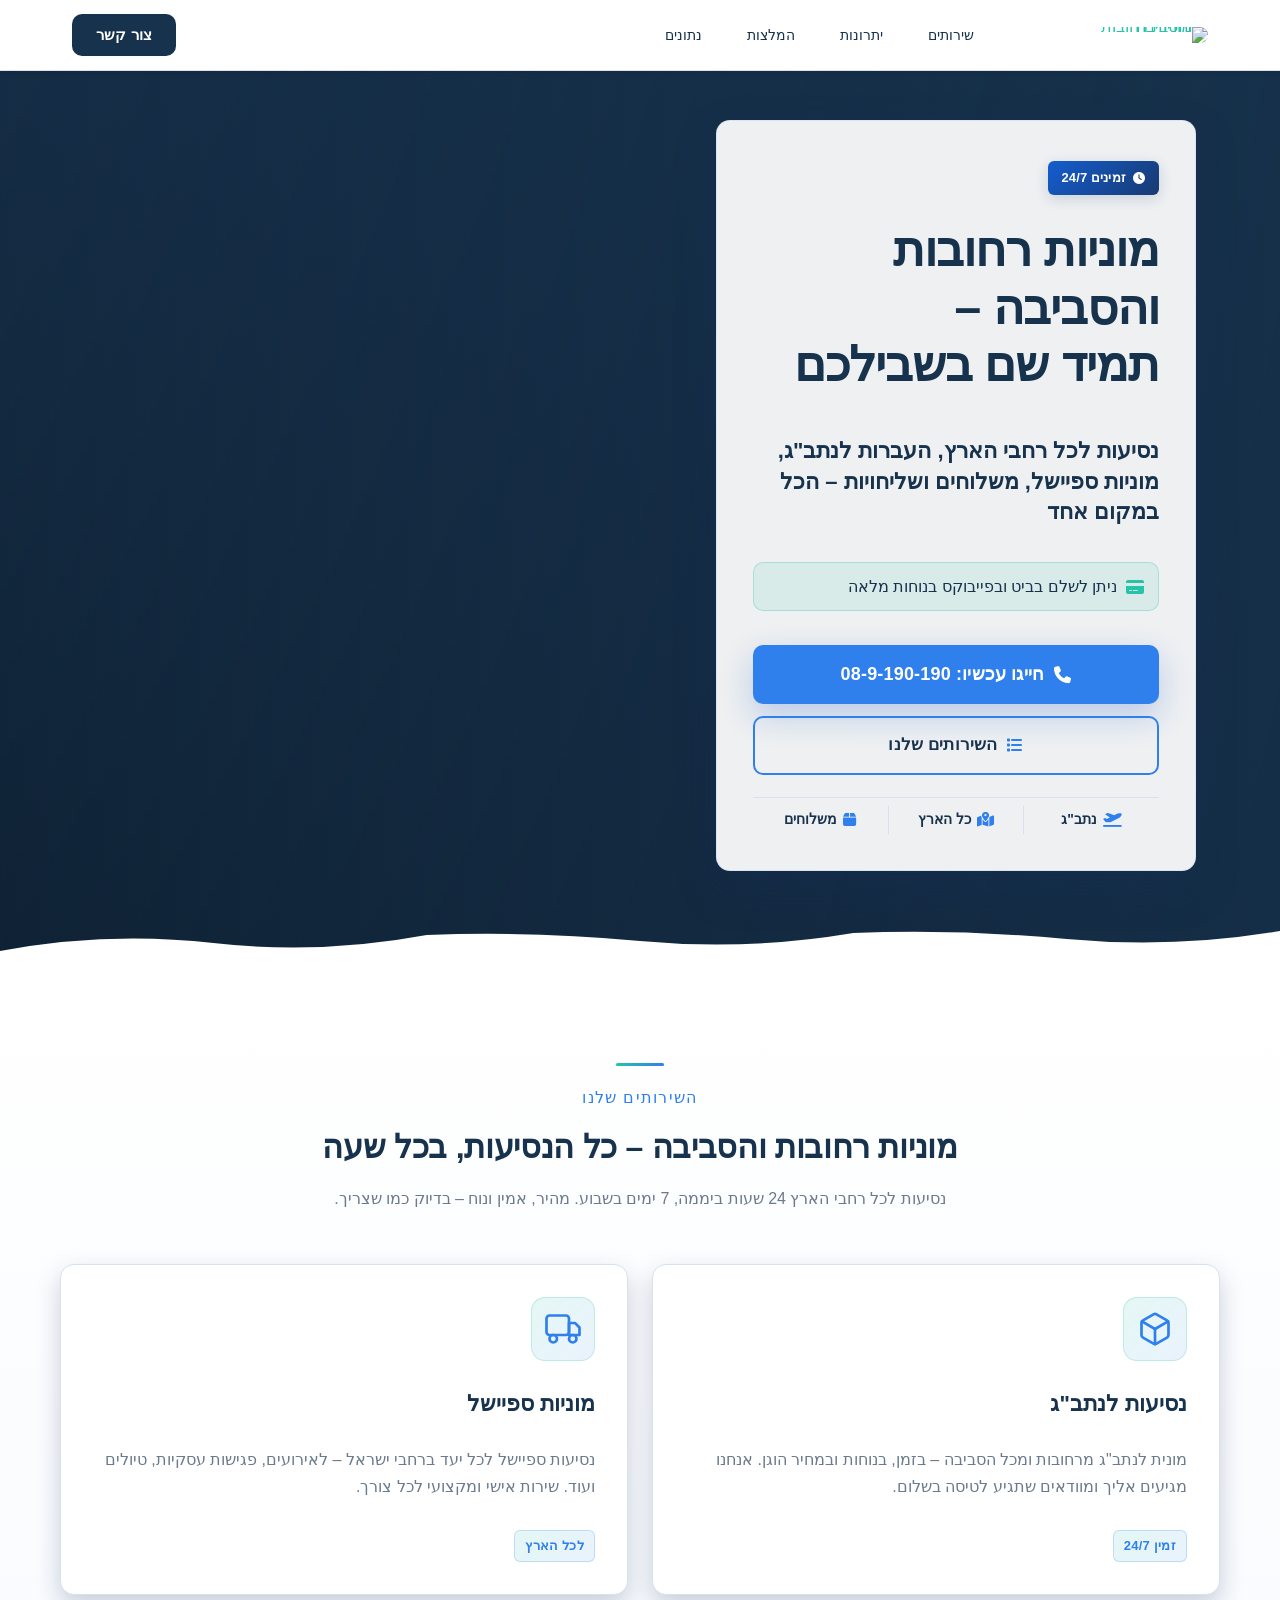
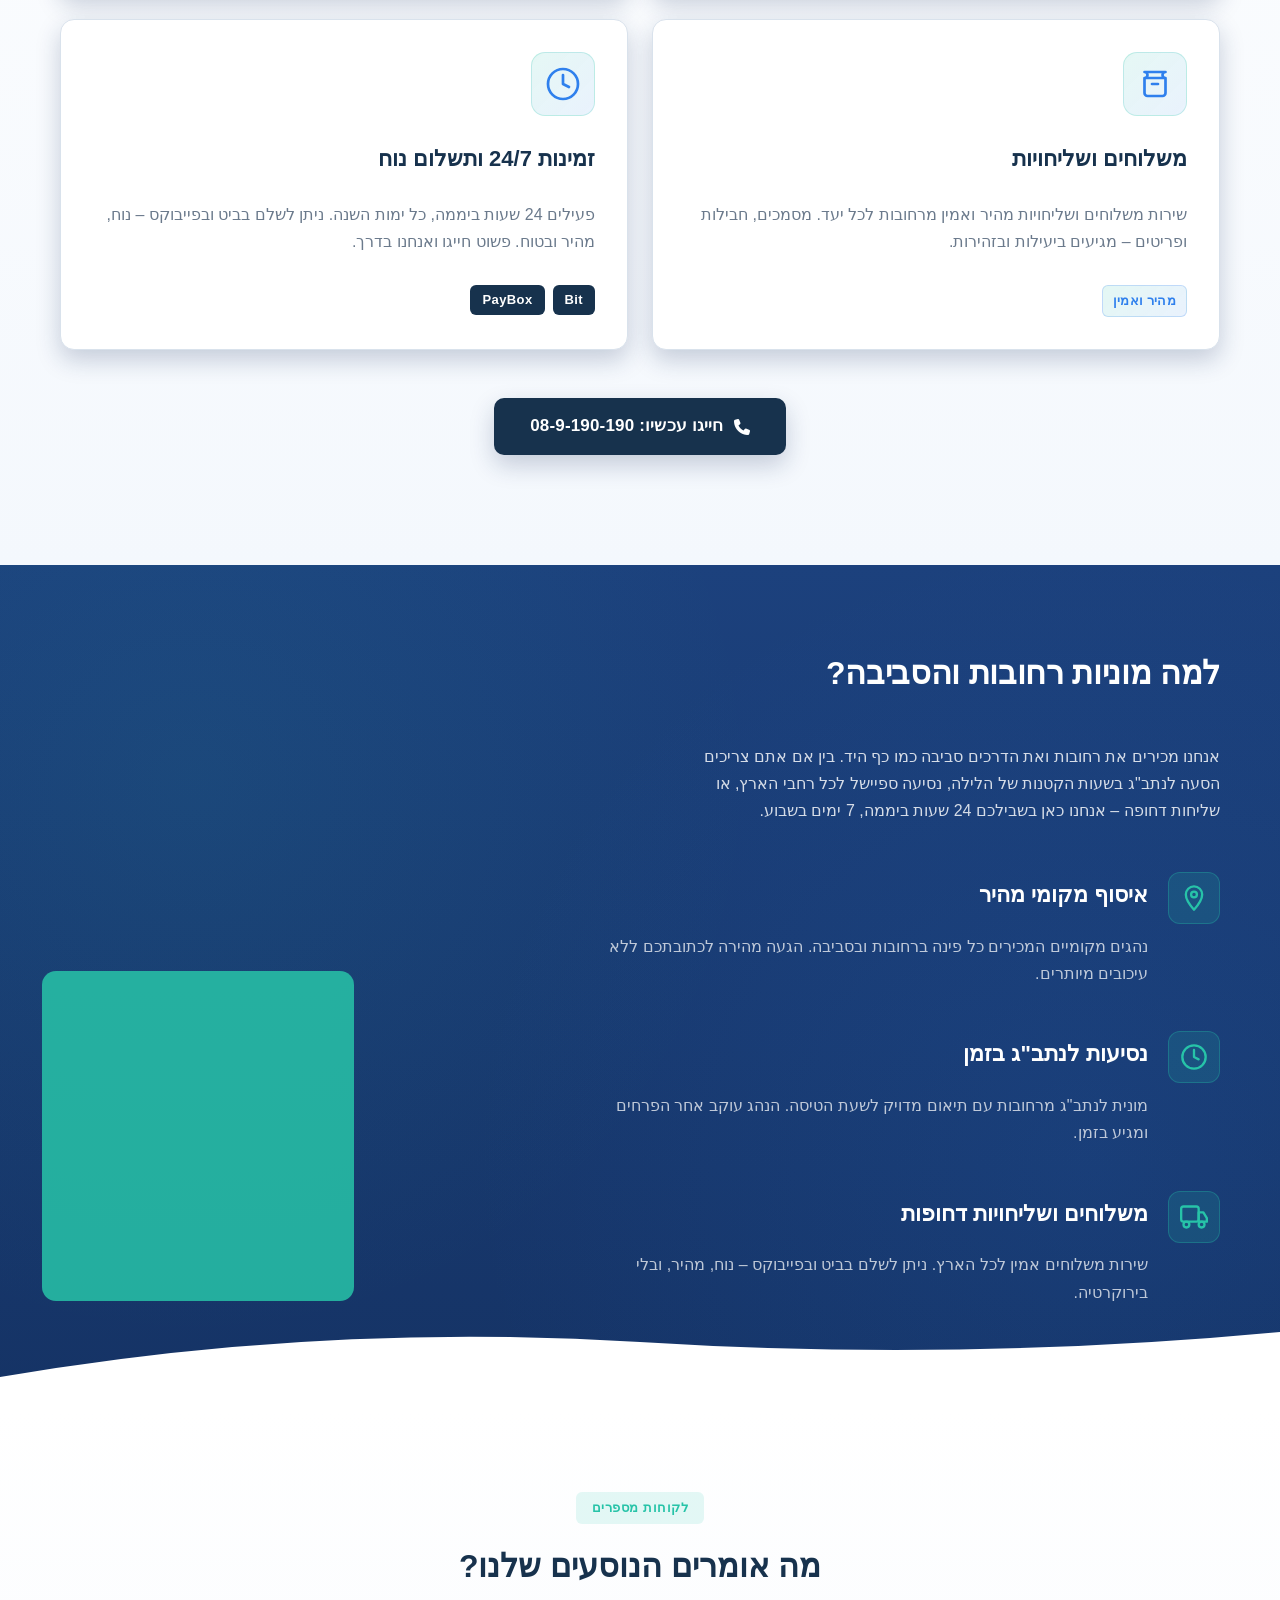
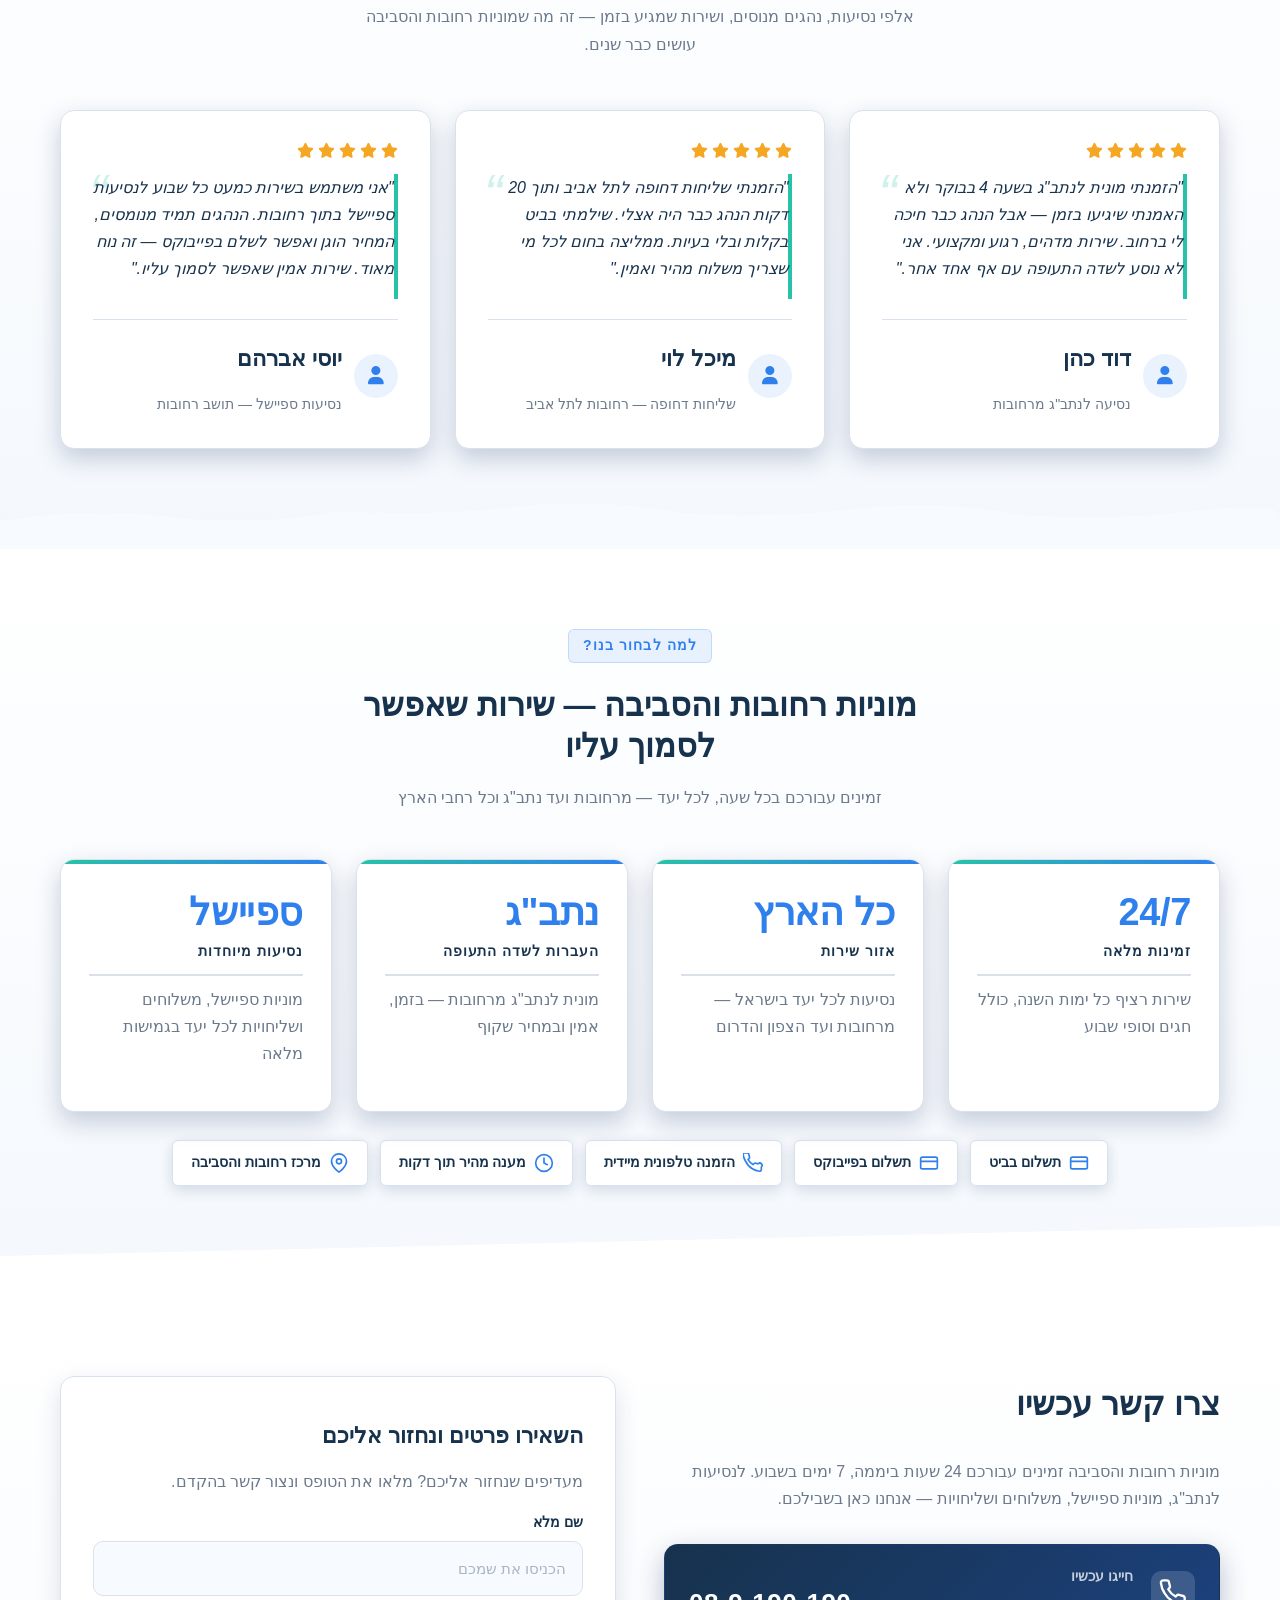
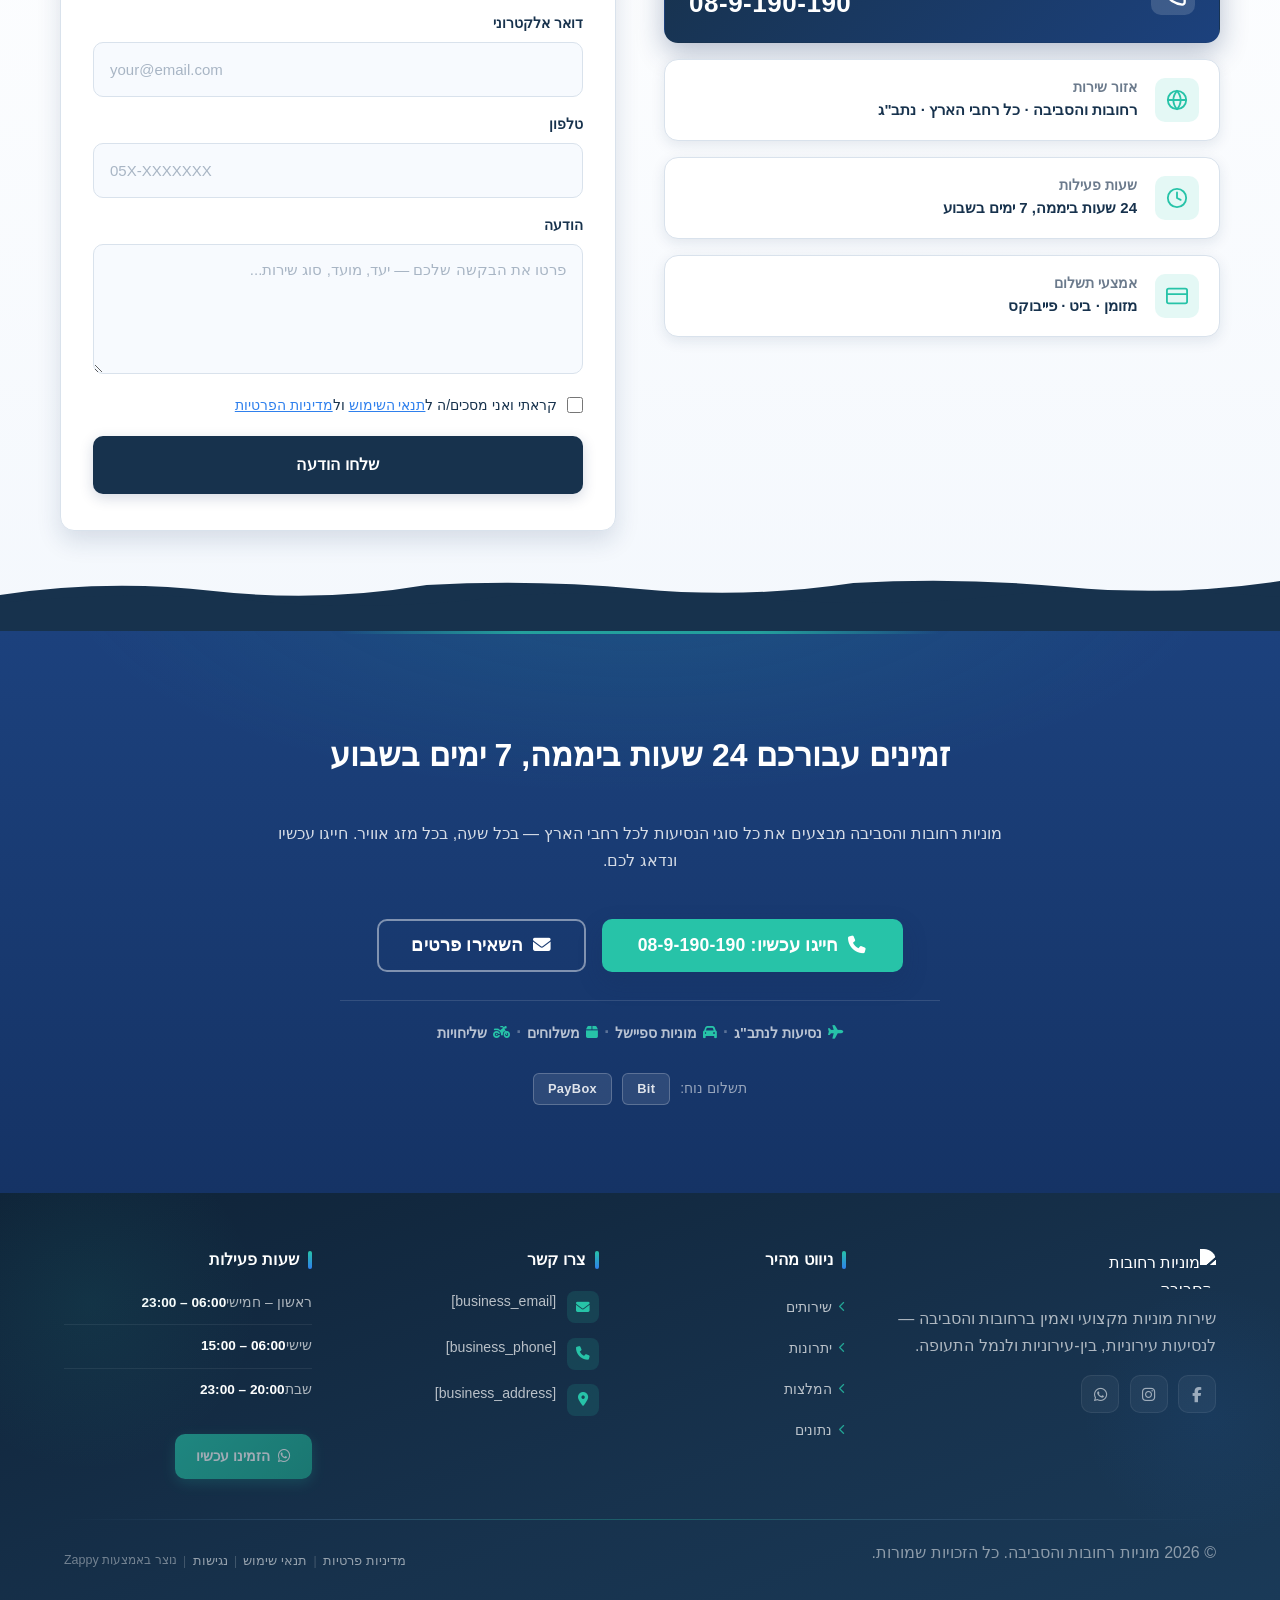
==== public/index.html @ 75b2b172 "Initial website commit" ====
<!DOCTYPE html>
<html lang="he" dir="rtl">
<head>
    <meta charset="UTF-8">
    <meta name="viewport" content="width=device-width, initial-scale=1.0">
    <meta name="robots" content="index, follow">
    <title>מוניות רחובות והסביבה — מוניות רחובות והסביבה</title>
    <meta name="description" content="A taxi and transportation service operating in Rehovot and surrounding areas, available 24/7 across all of Israel. The business offers a range of services inclu">
    <meta name="keywords" content="מוניות רחובות והסביבה, נסיעות לנתב ג, מוניות ספיישל, מונית לנתב"ג מרחובות">
    
    <!-- Favicons -->
    <link rel="icon" type="image/x-icon" href="/assets/favicon.ico">
    <link rel="icon" type="image/png" sizes="16x16" href="/assets/favicon-16x16.png">
    <link rel="icon" type="image/png" sizes="32x32" href="/assets/favicon-32x32.png">
    <link rel="icon" type="image/png" sizes="48x48" href="/assets/favicon-48x48.png">
    <link rel="icon" type="image/png" sizes="192x192" href="/assets/favicon-192x192.png">
    <link rel="icon" type="image/png" sizes="512x512" href="/assets/favicon-512x512.png">
    <link rel="apple-touch-icon" href="/assets/apple-touch-icon.png">
    <!-- Zappy Analytics -->
<script>
(function() {
  'use strict';
  
  // Configuration
  var config = {
    websiteId: '535fa045-c8ca-485f-87ae-e07bd11f082a',
    apiUrl: 'https://api.zappy5.com/api/analytics/track',
    sessionDuration: 30 * 60 * 1000, // 30 minutes
    visitorDuration: 30 * 24 * 60 * 60 * 1000, // 30 days
    trackPageViews: true,
    trackClicks: true,
    trackFormSubmissions: true
  };
  
  // Generate or retrieve persistent visitor ID (30 days)
  function getVisitorId() {
    var visitorKey = 'zappy_visitor_' + config.websiteId;
    var visitor = null;
    
    try {
      visitor = localStorage.getItem(visitorKey);
      if (visitor) {
        var visitorData = JSON.parse(visitor);
        var now = Date.now();
        
        // Check if visitor ID is still valid (30 days)
        if (now - visitorData.created < config.visitorDuration) {
          // Update last seen timestamp
          visitorData.lastSeen = now;
          localStorage.setItem(visitorKey, JSON.stringify(visitorData));
          return visitorData.id;
        }
      }
    } catch (e) {
      console.warn('Zappy Analytics: LocalStorage not available');
    }
    
    // Generate new visitor ID
    var newVisitorId = 'zv_' + Date.now() + '_' + Math.random().toString(36).substr(2, 9);
    
    try {
      localStorage.setItem(visitorKey, JSON.stringify({
        id: newVisitorId,
        created: Date.now(),
        lastSeen: Date.now()
      }));
    } catch (e) {
      // Continue without local storage
    }
    
    return newVisitorId;
  }
  
  // Generate or retrieve session ID (30 minutes)
  function getSessionId() {
    var sessionKey = 'zappy_session_' + config.websiteId;
    var session = null;
    
    try {
      session = sessionStorage.getItem(sessionKey);
      if (session) {
        var sessionData = JSON.parse(session);
        var now = Date.now();
        
        // Check if session is still valid
        if (now - sessionData.timestamp < config.sessionDuration) {
          // Update timestamp
          sessionData.timestamp = now;
          sessionStorage.setItem(sessionKey, JSON.stringify(sessionData));
          return sessionData.id;
        }
      }
    } catch (e) {
      console.warn('Zappy Analytics: SessionStorage not available');
    }
    
    // Generate new session ID
    var newSessionId = 'zs_' + Date.now() + '_' + Math.random().toString(36).substr(2, 9);
    
    try {
      sessionStorage.setItem(sessionKey, JSON.stringify({
        id: newSessionId,
        timestamp: Date.now()
      }));
    } catch (e) {
      // Continue without session storage
    }
    
    return newSessionId;
  }
  
  var visitorId = getVisitorId();
  var sessionId = getSessionId();
  
  // Track an event
  function trackEvent(eventType, data) {
    data = data || {};
    
    var eventData = {
      website_id: config.websiteId,
      event_type: eventType,
      page_path: window.location.pathname,
      referrer: document.referrer || 'direct',
      visitor_id: visitorId,
      session_id: sessionId,
      metadata: data
    };
    
    // Use sendBeacon if available (better for page unload events)
    if (navigator.sendBeacon) {
      var blob = new Blob([JSON.stringify(eventData)], { type: 'application/json' });
      navigator.sendBeacon(config.apiUrl, blob);
    } else {
      // Fallback to fetch
      fetch(config.apiUrl, {
        method: 'POST',
        headers: {
          'Content-Type': 'application/json'
        },
        body: JSON.stringify(eventData),
        keepalive: true
      }).catch(function(error) {
        console.warn('Zappy Analytics: Failed to track event', error);
      });
    }
  }
  
  // Track page view
  if (config.trackPageViews) {
    trackEvent('pageview', {
      title: document.title,
      url: window.location.href
    });
  }
  
  // Track clicks on important elements
  if (config.trackClicks) {
    document.addEventListener('click', function(e) {
      var target = e.target;
      
      // Track button clicks (counted as actions)
      if (target.tagName === 'BUTTON' || target.closest('button')) {
        var button = target.tagName === 'BUTTON' ? target : target.closest('button');
        trackEvent('click', {
          element: 'button',
          text: button.textContent.trim().substring(0, 100),
          id: button.id || null,
          class: button.className || null
        });
      }
      
      // Track link clicks (navigation - not counted as actions)
      else if (target.tagName === 'A' || target.closest('a')) {
        var link = target.tagName === 'A' ? target : target.closest('a');
        trackEvent('navigation', {
          element: 'link',
          text: link.textContent.trim().substring(0, 100),
          href: link.href,
          external: link.hostname !== window.location.hostname
        });
      }
    }, true);
  }
  
  // Track form submissions
  if (config.trackFormSubmissions) {
    document.addEventListener('submit', function(e) {
      var form = e.target;
      
      trackEvent('form_submit', {
        form_id: form.id || null,
        form_name: form.name || null,
        form_action: form.action || null,
        form_method: form.method || 'GET'
      });
    }, true);
  }
  
  // Track time on page (send on page unload)
  var pageLoadTime = Date.now();
  
  window.addEventListener('beforeunload', function() {
    var timeOnPage = Math.floor((Date.now() - pageLoadTime) / 1000); // in seconds
    
    trackEvent('page_unload', {
      time_on_page: timeOnPage,
      page_path: window.location.pathname
    });
  });
  
  // Expose tracking function globally for custom events
  window.zappyAnalytics = {
    track: trackEvent,
    getVisitorId: function() { return visitorId; },
    getSessionId: function() { return sessionId; }
  };
  
})();
</script>
<!-- End Zappy Analytics -->
    <meta property="og:title" content="מוניות רחובות והסביבה — מוניות רחובות והסביבה">
    <meta property="og:description" content="A taxi and transportation service operating in Rehovot and surrounding areas, available 24/7 across all of Israel. The business offers a range of services inclu">
    <meta name="twitter:card" content="summary_large_image">
    <meta name="twitter:title" content="מוניות רחובות והסביבה — מוניות רחובות והסביבה">
    <meta name="twitter:description" content="A taxi and transportation service operating in Rehovot and surrounding areas, available 24/7 across all of Israel. The business offers a range of services inclu">
    <meta property="og:type" content="website">
  <meta property="og:locale" content="he_IL">
  
  
  
  
  
  <link rel="stylesheet" href="https://cdnjs.cloudflare.com/ajax/libs/font-awesome/6.4.0/css/all.min.css">

    <!-- Favicons -->
    <link rel="icon" type="image/x-icon" href="/assets/favicon.ico">
    <link rel="icon" type="image/png" sizes="16x16" href="/assets/favicon-16x16.png">
    <link rel="icon" type="image/png" sizes="32x32" href="/assets/favicon-32x32.png">
    <link rel="icon" type="image/png" sizes="48x48" href="/assets/favicon-48x48.png">
    <link rel="icon" type="image/png" sizes="192x192" href="/assets/favicon-192x192.png">
    <link rel="icon" type="image/png" sizes="512x512" href="/assets/favicon-512x512.png">
    <link rel="apple-touch-icon" href="/assets/apple-touch-icon.png">
    <!-- Cookie Consent -->
    <link rel="stylesheet" href="https://cdn.jsdelivr.net/npm/vanilla-cookieconsent@3/dist/cookieconsent.css">
    <script src="https://cdn.jsdelivr.net/npm/vanilla-cookieconsent@3/dist/cookieconsent.umd.js"></script>
    <!-- Mickidum Accessibility Toolbar -->
    <script src="https://cdn.jsdelivr.net/gh/mickidum/acc_toolbar/acctoolbar/acctoolbar.min.js"></script>
    <link rel="stylesheet" href="/styles.css">

    <style id="zappy-dropdown-submenu-styles">
      /* ========== DESKTOP DROPDOWN SUBMENU STYLES ========== */
      /* Base styles for dropdown submenus - parent must be positioned */
      .nav-menu li:has(.sub-menu), nav li:has(.sub-menu), .navbar li:has(.sub-menu), #navMenu li:has(.sub-menu) { position: relative; }
      /* Submenu base - hidden by default */
      .nav-menu .sub-menu, nav .sub-menu, .navbar .sub-menu, #navMenu .sub-menu { display: block !important; position: absolute !important; top: 100%; left: 0; min-width: 220px; background: white; border-radius: 8px; box-shadow: 0 8px 25px rgba(0,0,0,0.15); padding: 8px 0; opacity: 0; visibility: hidden; transform: translateY(10px); transition: all 0.3s ease; z-index: 1000; list-style: none; pointer-events: none; }
      /* CRITICAL: Desktop hover styles to show dropdown */
      .nav-menu li:hover > .sub-menu, nav li:hover > .sub-menu, .navbar li:hover > .sub-menu, #navMenu li:hover > .sub-menu { opacity: 1 !important; visibility: visible !important; transform: translateY(0) !important; pointer-events: auto !important; }
      /* Submenu item styling */
      .sub-menu li { list-style: none; margin: 0; padding: 0; }
      .sub-menu a { display: block !important; padding: 10px 16px !important; color: var(--text-dark, #333) !important; font-weight: 500; text-decoration: none; white-space: nowrap; transition: background-color 0.2s; }
      .sub-menu .zappy-nav-child > a { padding-left: 28px !important; font-size: 0.9em !important; opacity: 0.85 !important; }
      [dir="rtl"] .sub-menu .zappy-nav-child > a, html[lang="he"] .sub-menu .zappy-nav-child > a, html[lang="ar"] .sub-menu .zappy-nav-child > a { padding-left: 10px !important; padding-right: 28px !important; }
      .sub-menu .zappy-nav-parent > a { font-weight: 600 !important; }
      .sub-menu a:hover { background-color: #f5f5f5; }
      /* RTL (Hebrew/Arabic) dropdown positioning */
      [dir="rtl"] .nav-menu .sub-menu, [dir="rtl"] nav .sub-menu, [dir="rtl"] .navbar .sub-menu, html[lang="he"] .nav-menu .sub-menu, html[lang="he"] nav .sub-menu, html[lang="he"] .navbar .sub-menu, html[lang="ar"] .nav-menu .sub-menu, html[lang="ar"] nav .sub-menu, html[lang="ar"] .navbar .sub-menu { left: auto !important; right: 0 !important; }
      /* Hide empty dropdown menus (exclude catalog sub-menus that use <a> children instead of <li>) */
      .sub-menu:empty, .sub-menu:not(:has(li:not(.zappy-hidden-menu-item))):not(:has(> a)), .sub-menu:not(:has(li)):not(:has(> a)) { display: none !important; opacity: 0 !important; visibility: hidden !important; pointer-events: none !important; }
      /* Desktop: show submenu on Menu Group hover */
      li:has(.menu-group-title):hover > .sub-menu { opacity: 1 !important; visibility: visible !important; transform: translateY(0) !important; pointer-events: auto !important; }
      /* Menu Group title styling */
      .nav-menu > li > .menu-group-title, #navMenu > li > .menu-group-title { display: inline-block; padding: 0.5rem 1rem; cursor: default; user-select: none; }
      
      /* ========== MOBILE SUBMENU STYLES ========== */
      @media (max-width: 768px) {
        .nav-menu .sub-menu, nav .sub-menu, .navbar .sub-menu, #navMenu .sub-menu { position: static !important; transform: none !important; box-shadow: none !important; background: transparent !important; max-height: 0; overflow: hidden; opacity: 0; visibility: hidden; transition: max-height 0.3s ease, opacity 0.3s ease; padding: 0 !important; border-radius: 0 !important; }
        .navbar .sub-menu.mobile-expanded, .nav-menu .sub-menu.mobile-expanded, #navMenu .sub-menu.mobile-expanded { max-height: none !important; overflow-y: visible !important; opacity: 1 !important; visibility: visible !important; padding: 8px 0 8px 16px !important; }
        [dir="rtl"] .sub-menu.mobile-expanded, html[lang="he"] .sub-menu.mobile-expanded { padding: 8px 16px 8px 0 !important; }
        /* Disable hover behavior on mobile */
        .nav-menu li:hover > .sub-menu, nav li:hover > .sub-menu, .navbar li:hover > .sub-menu, #navMenu li:hover > .sub-menu { opacity: 0; visibility: hidden; pointer-events: none; }
        .nav-menu li > .sub-menu.mobile-expanded, nav li > .sub-menu.mobile-expanded, .navbar li > .sub-menu.mobile-expanded, #navMenu li > .sub-menu.mobile-expanded { opacity: 1 !important; visibility: visible !important; pointer-events: auto !important; }
        .nav-menu li:has(.sub-menu), nav li:has(.sub-menu), .navbar li:has(.sub-menu), #navMenu li:has(.sub-menu) { display: flex !important; flex-wrap: wrap !important; align-items: center !important; position: relative !important; min-height: 44px !important; }
        .nav-menu li:has(.sub-menu) > a, nav li:has(.sub-menu) > a, .navbar li:has(.sub-menu) > a, #navMenu li:has(.sub-menu) > a { flex: 1 !important; min-width: 0 !important; }
        .nav-menu li:has(.sub-menu) > .menu-group-title, nav li:has(.sub-menu) > .menu-group-title, .navbar li:has(.sub-menu) > .menu-group-title, #navMenu li:has(.sub-menu) > .menu-group-title { flex: 1 !important; min-width: 0 !important; padding: 0 !important; line-height: inherit !important; }
        .nav-menu li:has(.sub-menu) > .sub-menu, nav li:has(.sub-menu) > .sub-menu, .navbar li:has(.sub-menu) > .sub-menu, #navMenu li:has(.sub-menu) > .sub-menu { flex-basis: 100% !important; width: 100% !important; }
        .nav-menu li:has(.sub-menu) > a [class*="chevron"], .nav-menu li:has(.sub-menu) > a [class*="arrow"], .nav-menu li:has(.sub-menu) > a .fa-chevron-down, .nav-menu li:has(.sub-menu) > a .fa-angle-down, nav li:has(.sub-menu) > a [class*="chevron"], nav li:has(.sub-menu) > a [class*="arrow"], #navMenu li:has(.sub-menu) > a [class*="chevron"], #navMenu li:has(.sub-menu) > a [class*="arrow"] { display: none !important; visibility: hidden !important; }
        .mobile-submenu-toggle { display: flex !important; align-items: center !important; justify-content: center !important; width: 44px !important; height: auto !important; background: transparent !important; border: none !important; cursor: pointer !important; color: var(--text-dark) !important; position: static !important; flex-shrink: 0 !important; align-self: stretch !important; z-index: 2 !important; padding: 0 !important; margin: 0 !important; }
        .mobile-submenu-toggle::after { content: '' !important; width: 0 !important; height: 0 !important; border-left: 6px solid transparent !important; border-right: 6px solid transparent !important; border-top: 7px solid currentColor !important; transition: transform 0.3s ease !important; }
        .mobile-submenu-toggle.expanded::after { transform: rotate(180deg) !important; }
        .sub-menu a { padding: 10px 0 !important; display: block !important; color: var(--text-dark) !important; white-space: normal !important; }
        .sub-menu .zappy-nav-child > a { padding-left: 28px !important; font-size: 0.9em !important; opacity: 0.85 !important; }
        [dir="rtl"] .sub-menu .zappy-nav-child > a, html[lang="he"] .sub-menu .zappy-nav-child > a, html[lang="ar"] .sub-menu .zappy-nav-child > a { padding-left: 0 !important; padding-right: 28px !important; }
        .sub-menu .zappy-nav-parent > a { font-weight: 600 !important; }
        .nav-menu.active, #navMenu.active { max-width: 100vw !important; overflow-x: hidden !important; box-sizing: border-box !important; }
        .navbar .sub-menu li a, nav.navbar .sub-menu li a, .zappy-products-dropdown .sub-menu a { color: var(--text-dark) !important; }
      }
      @media (min-width: 769px) { .mobile-submenu-toggle { display: none !important; } }
    </style>

    <style id="mobile-lang-menu-deployed-css">
    @media (max-width: 768px) {
      .lang-switcher,
      .nav-cta-container .lang-switcher,
      .nav-container .lang-switcher,
      .navbar .lang-switcher,
      .navbar .nav-cta-container .lang-switcher,
      .nav-icons-left .lang-switcher,
      .nav-ecommerce-icons .lang-switcher { display: none !important; }
      .mobile-lang-menu { width: 100%; border-top: 1px solid rgba(128,128,128,0.2); padding: 8px 0 0 0; margin-top: 8px; }
      .mobile-lang-toggle { display: flex !important; align-items: center; justify-content: space-between; width: 100%; padding: 12px 16px; background: none; border: none; cursor: pointer; font-size: 15px; color: inherit; font-family: inherit; }
      .mobile-lang-toggle::after { content: ''; display: inline-block; width: 8px; height: 8px; border-right: 2px solid currentColor; border-bottom: 2px solid currentColor; transform: rotate(45deg); transition: transform 0.3s ease; margin-left: 8px; }
      .mobile-lang-toggle.expanded::after { transform: rotate(-135deg); }
      .mobile-lang-options { max-height: 0; overflow: hidden; transition: max-height 0.3s ease; }
      .mobile-lang-options.expanded { max-height: 300px; }
      .mobile-lang-option { display: flex !important; align-items: center; gap: 10px; padding: 10px 24px; text-decoration: none; color: inherit; font-size: 14px; font-family: inherit; }
      .mobile-lang-option:hover { background: rgba(128,128,128,0.1); }
      .mobile-lang-option.active { font-weight: 600; opacity: 0.7; pointer-events: none; }
      .mobile-lang-option img { width: 20px; height: 20px; border-radius: 50%; }
    }
    @media (min-width: 769px) {
      .mobile-lang-menu { display: none !important; }
    }
    </style>

    <style id="zappy-widget-visibility">
      #mic-access-tool-general-button, .mic-access-tool-general-button,
      #mic-init-access-tool .mic-access-tool-general-button, #mic-init-access-tool #mic-access-tool-general-button,
      ._access-icon, #mic-access-tool-box, .mic-access-tool-box,
      #mic-init-access-tool #mic-access-tool-box, div[id*="mic-access-tool-box"], ._access-menu {
        display: none !important; visibility: hidden !important; opacity: 0 !important; pointer-events: none !important;
      }
    </style>
</head>
<body>

  <nav class="navbar" dir="rtl">
  <button class="mobile-toggle" id="mobileToggle" aria-label="Menu">
    <svg class="hamburger-icon" width="24" height="24" viewBox="0 0 24 24" fill="none">
      <path d="M3 12h18M3 6h18M3 18h18" stroke="currentColor" stroke-width="2" stroke-linecap="round"></path>
    </svg>
    <svg class="close-icon" width="24" height="24" viewBox="0 0 24 24" fill="none" style="display: none;">
      <path d="M18 6L6 18M6 6l12 12" stroke="currentColor" stroke-width="2" stroke-linecap="round"></path>
    </svg>
  </button>

  <button class="phone-header-btn" data-phone="[business_phone]" aria-label="Call">
    <svg width="20" height="20" viewBox="0 0 24 24" fill="currentColor">
      <path d="M22 16.92v3a2 2 0 0 1-2.18 2 19.79 19.79 0 0 1-8.63-3.07 19.5 19.5 0 0 1-6-6 19.79 19.79 0 0 1-3.07-8.67A2 2 0 0 1 4.11 2h3a2 2 0 0 1 2 1.72 12.84 12.84 0 0 0 .7 2.81 2 2 0 0 1-.45 2.11L8.09 9.91a16 16 0 0 0 6 6l1.27-1.27a2 2 0 0 1 2.11-.45 12.84 12.84 0 0 0 2.81.7A2 2 0 0 1 22 16.92z"></path>
    </svg>
  </button>

  <div class="nav-container">
    <div class="nav-right-group"><div class="nav-brand">
      <a href="/" class="logo-link">
        <img src="/assets/business-logo.webp" alt="מוניות רחובות והסביבה" class="logo">
      </a>
    </div><ul class="nav-menu" id="navMenu"><li><a href="#services">שירותים</a></li><li><a href="#benefits">יתרונות</a></li><li><a href="#testimonials">המלצות</a></li><li><a href="#stats">נתונים</a></li></ul></div>

    

    <div class="nav-cta-container">
      <a href="#contact" class="nav-cta-btn">צור קשר</a>
    </div>
  </div>
</nav>
<script>

// Navbar Mobile Menu Toggle and Contrast Fix
(function() {
  // Use 'load' event instead of 'DOMContentLoaded' to ensure we run AFTER all other scripts
  window.addEventListener('load', function() {
    
    // FIX MOBILE BUTTON CONTRAST
    // Detect navbar background color and apply contrasting color to mobile buttons
    const navbar = document.querySelector('.navbar, nav, header');
    if (!navbar) {
      console.log('[Navbar] Navbar element not found');
      return;
    }
    
    // DECLARE VARIABLES EARLY to avoid Temporal Dead Zone errors
    // These are used in multiple places below
    let mobileToggle = document.getElementById('mobileToggle') ||
                       document.querySelector('.mobile-toggle') ||
                       document.querySelector('.hamburger') ||
                       document.querySelector('.hamburger-menu') ||
                       document.querySelector('.menu-toggle') ||
                       document.querySelector('.burger-menu') ||
                       document.querySelector('[aria-label="Menu"]') ||
                       document.querySelector('[aria-label="תפריט"]');
    
    const phoneBtn = document.querySelector('.phone-header-btn');
    
    const computedStyle = window.getComputedStyle(navbar);
    let bgColor = computedStyle.backgroundColor;
    
    console.log('[Navbar] Initial navbar background:', bgColor);
    
    // Check if background is transparent or rgba with 0 alpha
    const isTransparent = bgColor === 'transparent' || 
                         bgColor === 'rgba(0, 0, 0, 0)' ||
                         (bgColor.startsWith('rgba') && bgColor.includes(', 0)'));
    
    if (isTransparent) {
      // Check for background-image or gradient
      const bgImage = computedStyle.backgroundImage;
      if (bgImage && bgImage !== 'none') {
        console.log('[Navbar] Navbar has background image/gradient, using dark text');
        bgColor = 'rgb(240, 240, 240)'; // Assume light background
      } else {
        // Transparent navbar - check body background
        const bodyBg = window.getComputedStyle(document.body).backgroundColor;
        console.log('[Navbar] Navbar transparent, using body background:', bodyBg);
        bgColor = bodyBg;
      }
    }
    
    // Calculate luminance to determine if background is light or dark
    const rgb = bgColor.match(/\d+/g);
    if (rgb && rgb.length >= 3) {
      const r = parseInt(rgb[0]);
      const g = parseInt(rgb[1]);
      const b = parseInt(rgb[2]);
      const luminance = (0.299 * r + 0.587 * g + 0.114 * b) / 255;
      
      // Mobile button colors are set by Claude's AI-generated CSS (same as .nav-menu a)
      // No dynamic color overrides needed - colors come from the generated navbar CSS
      console.log('[Navbar] Mobile button colors preserved from Claude CSS (luminance:', luminance.toFixed(2) + ')');
      
      // FIX ICON SIZES - Ensure SVGs are properly sized and visible
      // INJECT CRITICAL CSS TO OVERRIDE ANY CONFLICTING RULES
      const criticalCSS = document.createElement('style');
      criticalCSS.id = 'zappy-mobile-nav-fix';
      const htmlLang = document.documentElement.lang || 'en';
      const htmlDir = document.documentElement.dir || 'ltr';
      // Check both dir attribute AND lang for RTL detection
      // dir="rtl" is the most reliable indicator
      const isRTL = htmlDir === 'rtl' || htmlLang === 'he' || htmlLang === 'ar';
      
      criticalCSS.textContent = `
        /* Hide mobile buttons on desktop, show only on mobile */
        @media (min-width: 769px) {
          .mobile-toggle,
          .phone-header-btn {
            display: none !important;
          }
        }
        
        /* Show and position mobile buttons correctly on mobile */
        @media (max-width: 768px) {
          .mobile-toggle,
          .phone-header-btn {
            position: absolute !important;
            top: 50% !important;
            transform: translateY(-50%) !important;
            z-index: 1001 !important;
            display: flex !important;
            align-items: center !important;
            justify-content: center !important;
            width: 36px !important;
            height: 36px !important;
            border-radius: 50% !important;
            border: none !important;
            cursor: pointer !important;
            padding: 6px !important;
            background: none !important;
            color: var(--nav-text, var(--text-dark)) !important;
          }
          
          /* LTR positioning (default): hamburger LEFT, phone RIGHT */
          html:not([dir="rtl"]):not([lang="he"]):not([lang="ar"]) .mobile-toggle,
          html[dir="ltr"] .mobile-toggle {
            left: 12px !important;
            right: auto !important;
          }
          html:not([dir="rtl"]):not([lang="he"]):not([lang="ar"]) .phone-header-btn,
          html[dir="ltr"] .phone-header-btn {
            right: 12px !important;
            left: auto !important;
          }
          
          /* RTL positioning: hamburger RIGHT, phone LEFT */
          html[dir="rtl"] .mobile-toggle,
          html[lang="he"] .mobile-toggle,
          html[lang="ar"] .mobile-toggle {
            right: 12px !important;
            left: auto !important;
          }
          html[dir="rtl"] .phone-header-btn,
          html[lang="he"] .phone-header-btn,
          html[lang="ar"] .phone-header-btn {
            left: 12px !important;
            right: auto !important;
          }
          
          /* CRITICAL: Ensure nav-container has min-height on mobile */
          /* All children are positioned absolutely/fixed on mobile, so height:auto collapses to 0 */
          .nav-container {
            min-height: 70px !important;
            position: relative !important;
          }
          
          /* Ensure SVG icons are properly sized and inherit color */
          .mobile-toggle svg,
          .phone-header-btn svg {
            width: 24px !important;
            height: 24px !important;
            /* Don't force display - let JavaScript control hamburger/close toggle */
          }
          
          /* Reset nav-cta-container on mobile - remove desktop box-shadow/padding */
          /* that creates a visible ghost box when CTA button is hidden */
          .nav-cta-container {
            box-shadow: none !important;
            padding: 0 !important;
          }
          
          /* Hide nav-cta-container entirely on mobile when there's no lang-switcher */
          /* (only the CTA button is inside, and it's hidden on mobile) */
          .nav-cta-container:not(:has(.lang-switcher)) {
            display: none !important;
          }
          
          /* CRITICAL: Prevent hero image fade gradient from bleeding over headline text */
          /* The .image-fade-gradient has bottom: -30px (extends below parent) */
          /* On mobile stacked layout, this overlaps the h1 text below the image */
          .hero-image-column {
            overflow: hidden !important;
          }
          .image-fade-gradient {
            bottom: 0 !important;
          }
          
          /* Hide desktop language switcher on mobile - hamburger menu handles it */
          /* High specificity to override stored CSS */
          .lang-switcher,
          .nav-cta-container .lang-switcher,
          .nav-container .lang-switcher,
          .navbar .lang-switcher,
          .navbar .nav-cta-container .lang-switcher {
            display: none !important;
          }
        }
      `;
      
      // Remove existing fix if present and inject new one
      const existing = document.getElementById('zappy-mobile-nav-fix');
      if (existing) existing.remove();
      document.head.appendChild(criticalCSS);
      
      console.log('[Navbar] Critical CSS injected for mobile nav positioning');
      
      // ONLY apply inline positioning styles on mobile viewport
      // On desktop, the CSS handles hiding these buttons with display: none
      // Inline styles were breaking desktop layout by overriding CSS
      const isMobileViewport = window.innerWidth <= 768;
      
      if (mobileToggle) {
        // Icon sizing applies to all viewports for consistency
        const hamburgerIcon = mobileToggle.querySelector('.hamburger-icon');
        const closeIcon = mobileToggle.querySelector('.close-icon');
        
        if (hamburgerIcon) {
          hamburgerIcon.style.setProperty('width', '24px', 'important');
          hamburgerIcon.style.setProperty('height', '24px', 'important');
          hamburgerIcon.style.setProperty('display', 'block', 'important'); // Show hamburger by default
        }
        if (closeIcon) {
          closeIcon.style.setProperty('width', '24px', 'important');
          closeIcon.style.setProperty('height', '24px', 'important');
          closeIcon.style.setProperty('display', 'none', 'important'); // Hide close icon by default
        }
        
        // ONLY set positioning inline styles on mobile
        if (isMobileViewport) {
          mobileToggle.style.setProperty('position', 'absolute', 'important');
          mobileToggle.style.setProperty('top', '50%', 'important');
          mobileToggle.style.setProperty('transform', 'translateY(-50%)', 'important');
          mobileToggle.style.setProperty('z-index', '1001', 'important');
          
          // Clear any inline left/right so CSS can take over based on html[dir]
          mobileToggle.style.removeProperty('left');
          mobileToggle.style.removeProperty('right');
          
          console.log('[Navbar] Mobile toggle positioning applied (mobile viewport)');
        } else {
          // On desktop, clear any positioning styles to let CSS handle it
          mobileToggle.style.removeProperty('position');
          mobileToggle.style.removeProperty('top');
          mobileToggle.style.removeProperty('transform');
          mobileToggle.style.removeProperty('z-index');
          mobileToggle.style.removeProperty('left');
          mobileToggle.style.removeProperty('right');
          console.log('[Navbar] Desktop viewport - cleared mobile toggle inline positioning');
        }
      }
      
      if (phoneBtn) {
        // Icon sizing applies to all viewports
        const phoneIcon = phoneBtn.querySelector('svg');
        if (phoneIcon) {
          phoneIcon.style.width = '24px';
          phoneIcon.style.height = '24px';
          phoneIcon.setAttribute('width', '24');
          phoneIcon.setAttribute('height', '24');
        }
        
        // ONLY set positioning inline styles on mobile
        if (isMobileViewport) {
          phoneBtn.style.setProperty('position', 'absolute', 'important');
          phoneBtn.style.setProperty('top', '50%', 'important');
          phoneBtn.style.setProperty('transform', 'translateY(-50%)', 'important');
          phoneBtn.style.setProperty('z-index', '1001', 'important');
          
          // Clear any inline left/right so CSS can take over based on html[dir]
          phoneBtn.style.removeProperty('left');
          phoneBtn.style.removeProperty('right');
          
          console.log('[Navbar] Phone button positioning applied (mobile viewport)');
        } else {
          // On desktop, clear any positioning styles to let CSS handle it
          phoneBtn.style.removeProperty('position');
          phoneBtn.style.removeProperty('top');
          phoneBtn.style.removeProperty('transform');
          phoneBtn.style.removeProperty('z-index');
          phoneBtn.style.removeProperty('left');
          phoneBtn.style.removeProperty('right');
          console.log('[Navbar] Desktop viewport - cleared phone button inline positioning');
        }
      }
    } else {
      console.log('[Navbar] Could not parse background color:', bgColor);
    }
    
    // MOBILE MENU TOGGLE
    // Re-query in case DOM changed (mobileToggle already declared at top of function)
    mobileToggle = document.getElementById('mobileToggle') ||
                   document.querySelector('.mobile-toggle') ||
                   document.querySelector('.hamburger') ||
                   document.querySelector('.hamburger-menu') ||
                   document.querySelector('.menu-toggle') ||
                   document.querySelector('.burger-menu') ||
                   document.querySelector('[aria-label="Menu"]') ||
                   document.querySelector('[aria-label="תפריט"]');
    
    // EXPANDED SEARCH: Find nav menu by ID or class
    const navMenu = document.getElementById('navMenu') ||
                  document.querySelector('.nav-menu') ||
                  document.querySelector('.nav-links') ||
                  document.querySelector('nav ul:not(.submenu)');
    
    if (!mobileToggle || !navMenu) {
      console.log('[Navbar] Mobile toggle or menu not found:', { toggle: !!mobileToggle, menu: !!navMenu });
      return;
    }
    
    // Ensure navMenu has ID for CSS targeting
    if (!navMenu.id) {
      navMenu.id = 'navMenu';
    }
    
    console.log('[Navbar] Initializing mobile menu...');
    
    // Remove any existing event listeners by cloning the button
    const newToggle = mobileToggle.cloneNode(true);
    mobileToggle.parentNode.replaceChild(newToggle, mobileToggle);
    
    // Toggle menu on button click - use newToggle now
    newToggle.addEventListener('click', function(e) {
      e.preventDefault();
      e.stopPropagation();
      
      const hamburgerIcon = this.querySelector('.hamburger-icon');
      const closeIcon = this.querySelector('.close-icon');
      const isActive = navMenu.classList.contains('active');
      
      if (isActive) {
        // Close menu
        navMenu.classList.remove('active');
        if (hamburgerIcon) hamburgerIcon.style.setProperty('display', 'block', 'important');
        if (closeIcon) closeIcon.style.setProperty('display', 'none', 'important');
        document.body.style.overflow = '';
        console.log('[Navbar] Menu closed');
      } else {
        // Open menu
        navMenu.classList.add('active');
        if (hamburgerIcon) hamburgerIcon.style.setProperty('display', 'none', 'important');
        if (closeIcon) closeIcon.style.setProperty('display', 'block', 'important');
        document.body.style.overflow = 'hidden';
        console.log('[Navbar] Menu opened');
      }
    });
    
    // Close menu when clicking nav links (but NOT dropdown toggles)
    const navLinks = navMenu.querySelectorAll('a');
    navLinks.forEach(function(link) {
      link.addEventListener('click', function() {
        // Don't close if it's a dropdown child (unless it's a real navigation link)
        if (this.getAttribute('href') === '#') return;
        
        const hamburgerIcon = newToggle.querySelector('.hamburger-icon');
        const closeIcon = newToggle.querySelector('.close-icon');
        
        navMenu.classList.remove('active');
        if (hamburgerIcon) hamburgerIcon.style.setProperty('display', 'block', 'important');
        if (closeIcon) closeIcon.style.setProperty('display', 'none', 'important');
        document.body.style.overflow = '';
        console.log('[Navbar] Menu closed (link clicked)');
      });
    });
    
    // DROPDOWN MENU TOGGLE (for mobile and touch devices)
    var dropdownToggles = navMenu.querySelectorAll('.dropdown-toggle');
    dropdownToggles.forEach(function(toggle) {
      toggle.addEventListener('click', function(e) {
        e.preventDefault();
        e.stopPropagation();
        var parent = this.closest('.nav-dropdown');
        if (!parent) return;
        
        // Close other open dropdowns at the same level
        var siblings = parent.parentNode.querySelectorAll('.nav-dropdown.open');
        siblings.forEach(function(sib) {
          if (sib !== parent) sib.classList.remove('open');
        });
        
        parent.classList.toggle('open');
        console.log('[Navbar] Dropdown toggled:', parent.classList.contains('open') ? 'open' : 'closed');
      });
    });
    
    // Close dropdowns when clicking outside
    document.addEventListener('click', function(e) {
      if (!e.target.closest('.nav-dropdown')) {
        var openDropdowns = document.querySelectorAll('.nav-dropdown.open');
        openDropdowns.forEach(function(dd) { dd.classList.remove('open'); });
      }
    });
    
    console.log('[Navbar] Dropdown handlers initialized for ' + dropdownToggles.length + ' dropdowns');
    
    // Phone button functionality (phoneBtn already declared at top of function)
    if (phoneBtn) {
      phoneBtn.addEventListener('click', function() {
        // Get phone number from placeholder in page or use default
        const phoneLinks = document.querySelectorAll('a[href^="tel:"]');
        const phoneNumber = phoneLinks.length > 0 
          ? phoneLinks[0].getAttribute('href').replace('tel:', '')
          : '[business_phone]';
        
        window.location.href = 'tel:' + phoneNumber;
        console.log('[Navbar] Phone button clicked');
      });
    }
    
    console.log('[Navbar] Mobile menu initialized successfully');
    
    // === WHATSAPP BUTTON VISIBILITY FIX ===
    // Ensure WhatsApp floating button is hidden on desktop and visible on mobile
    // IMPORTANT: Only target the floating button by its class, NOT generic wa.me links
    const handleWhatsAppVisibility = function() {
      const whatsappBtn = document.querySelector('.whatsapp-float');
      if (whatsappBtn) {
        const isDesktop = window.innerWidth >= 769;
        if (isDesktop) {
          whatsappBtn.style.setProperty('display', 'none', 'important');
          whatsappBtn.style.setProperty('visibility', 'hidden', 'important');
          whatsappBtn.style.setProperty('opacity', '0', 'important');
          whatsappBtn.style.setProperty('pointer-events', 'none', 'important');
          console.log('[WhatsApp] Button hidden on desktop');
        } else {
          whatsappBtn.style.removeProperty('display');
          whatsappBtn.style.removeProperty('visibility');
          whatsappBtn.style.removeProperty('opacity');
          whatsappBtn.style.removeProperty('pointer-events');
          console.log('[WhatsApp] Button visible on mobile');
        }
      }
    };
    
    // Run on load
    handleWhatsAppVisibility();
    
    // Run on resize with debouncing
    let resizeTimer;
    window.addEventListener('resize', function() {
      clearTimeout(resizeTimer);
      resizeTimer = setTimeout(handleWhatsAppVisibility, 100);
    });
  });
})();

</script>
  
  <main>
    <section id="hero" class="index-hero-section" data-layout-spec="בית-hero" dir="rtl" data-hero-type="fullscreen-scrim">
  <!-- Background Image -->
  <div class="index-hero-bg">
    <img data-hero-bg="true" data-placeholder="index-hero-image-1" data-context="Bright daytime taxi pickup scene in Israel — a clean yellow or white taxi cab parked at a curbside or airport drop-off zone near Ben Gurion Airport, with clear blue sky, modern road markings, and a welcoming driver ready to assist passengers. Photorealistic, professional, high resolution, wide landscape format." width="1200" height="700" src="/assets/site-index-hero-image-1.webp" alt="מונית בנמל התעופה בן גוריון - מוניות רחובות והסביבה">
  </div>

  <!-- Scrim Overlay -->
  <div class="index-hero-scrim" aria-hidden="true"></div>

  <!-- Frosted Glass Card -->
  <div class="index-hero-container">
    <div class="index-hero-card">
      <!-- Badge -->
      <div class="index-hero-badge">
        <i class="fa-solid fa-clock" aria-hidden="true"></i>
        <span>זמינים 24/7</span>
      </div>

      <!-- Main Headline -->
      <h1 class="index-hero-h1">מוניות רחובות והסביבה –<br>תמיד שם בשבילכם</h1>

      <!-- Supporting Subtitle -->
      <h3 class="index-hero-h3">נסיעות לכל רחבי הארץ, העברות לנתב"ג, מוניות ספיישל, משלוחים ושליחויות – הכל במקום אחד</h3>

      <!-- Payment Line -->
      <p class="index-hero-payment">
        <i class="fa-solid fa-credit-card" aria-hidden="true"></i>
        ניתן לשלם בביט ובפייבוקס בנוחות מלאה
      </p>

      <!-- CTA Buttons -->
      <div class="index-hero-ctas">
        <a href="tel:0891901901" class="index-hero-btn-primary">
          <i class="fa-solid fa-phone" aria-hidden="true"></i>
          חייגו עכשיו: 08-9-190-190
        </a>
        <a href="#services" class="index-hero-btn-secondary">
          <i class="fa-solid fa-list" aria-hidden="true"></i>
          השירותים שלנו
        </a>
      </div>

      <!-- Trust Badges -->
      <div class="index-hero-trust">
        <div class="index-hero-trust-item">
          <i class="fa-solid fa-plane-departure" aria-hidden="true"></i>
          <span>נתב"ג</span>
        </div>
        <div class="index-hero-trust-divider" aria-hidden="true"></div>
        <div class="index-hero-trust-item">
          <i class="fa-solid fa-map-location-dot" aria-hidden="true"></i>
          <span>כל הארץ</span>
        </div>
        <div class="index-hero-trust-divider" aria-hidden="true"></div>
        <div class="index-hero-trust-item">
          <i class="fa-solid fa-box" aria-hidden="true"></i>
          <span>משלוחים</span>
        </div>
      </div>
    </div>
  </div>

  <!-- Bottom Wave Divider -->
  <div class="index-hero-divider-wrapper">
    <svg data-no-icon-edit="true" aria-hidden="true" viewBox="0 0 1440 80" preserveAspectRatio="none" xmlns="http://www.w3.org/2000/svg">
      <path d="M0,80 L0,48 Q120,28 240,40 T480,32 Q600,28 720,38 T960,30 Q1080,26 1200,36 T1440,28 L1440,80 Z" fill="#FFFFFF"></path>
    </svg>
  </div>
</section>

<section id="services" class="index-services-section" data-layout-spec="בית-services" dir="rtl">
  <div class="index-services-container">

    <!-- Accent line + Intro block -->
    <div class="index-services-intro">
      <div class="index-services-accent-line"></div>
      <p class="index-services-label">השירותים שלנו</p>
      <h2 class="index-services-title">מוניות רחובות והסביבה – כל הנסיעות, בכל שעה</h2>
      <p class="index-services-subtitle">נסיעות לכל רחבי הארץ 24 שעות ביממה, 7 ימים בשבוע. מהיר, אמין ונוח – בדיוק כמו שצריך.</p>
    </div>

    <!-- 2x2 Service Cards Grid -->
    <div class="index-services-grid">

      <!-- Card 1: Airport Transfers -->
      <article class="index-services-card">
        <div class="index-services-card-icon">
          <svg data-element-type="icon" data-icon-type="svg" xmlns="http://www.w3.org/2000/svg" width="36" height="36" viewBox="0 0 24 24" fill="none" stroke="currentColor" stroke-width="1.8" stroke-linecap="round" stroke-linejoin="round" aria-hidden="true">
            <path d="M21 16V8a2 2 0 0 0-1-1.73l-7-4a2 2 0 0 0-2 0l-7 4A2 2 0 0 0 3 8v8a2 2 0 0 0 1 1.73l7 4a2 2 0 0 0 2 0l7-4A2 2 0 0 0 21 16z"></path>
            <polyline points="3.27 6.96 12 12.01 20.73 6.96"></polyline>
            <line x1="12" y1="22.08" x2="12" y2="12"></line>
          </svg>
        </div>
        <div class="index-services-card-content">
          <h3 class="index-services-card-title">נסיעות לנתב"ג</h3>
          <p class="index-services-card-text">מונית לנתב"ג מרחובות ומכל הסביבה – בזמן, בנוחות ובמחיר הוגן. אנחנו מגיעים אליך ומוודאים שתגיע לטיסה בשלום.</p>
          <span class="index-services-card-tag">זמין 24/7</span>
        </div>
      </article>

      <!-- Card 2: Special Rides -->
      <article class="index-services-card">
        <div class="index-services-card-icon">
          <svg data-element-type="icon" data-icon-type="svg" xmlns="http://www.w3.org/2000/svg" width="36" height="36" viewBox="0 0 24 24" fill="none" stroke="currentColor" stroke-width="1.8" stroke-linecap="round" stroke-linejoin="round" aria-hidden="true">
            <rect x="1" y="3" width="15" height="13" rx="2"></rect>
            <path d="M16 8h4l3 3v5h-7V8z"></path>
            <circle cx="5.5" cy="18.5" r="2.5"></circle>
            <circle cx="18.5" cy="18.5" r="2.5"></circle>
          </svg>
        </div>
        <div class="index-services-card-content">
          <h3 class="index-services-card-title">מוניות ספיישל</h3>
          <p class="index-services-card-text">נסיעות ספיישל לכל יעד ברחבי ישראל – לאירועים, פגישות עסקיות, טיולים ועוד. שירות אישי ומקצועי לכל צורך.</p>
          <span class="index-services-card-tag">לכל הארץ</span>
        </div>
      </article>

      <!-- Card 3: Deliveries & Courier -->
      <article class="index-services-card">
        <div class="index-services-card-icon">
          <svg data-element-type="icon" data-icon-type="svg" xmlns="http://www.w3.org/2000/svg" width="36" height="36" viewBox="0 0 24 24" fill="none" stroke="currentColor" stroke-width="1.8" stroke-linecap="round" stroke-linejoin="round" aria-hidden="true">
            <path d="M5 8h14M5 8a2 2 0 1 0 0-4h14a2 2 0 1 0 0 4M5 8v10a2 2 0 0 0 2 2h10a2 2 0 0 0 2-2V8"></path>
            <path d="M10 12h4"></path>
          </svg>
        </div>
        <div class="index-services-card-content">
          <h3 class="index-services-card-title">משלוחים ושליחויות</h3>
          <p class="index-services-card-text">שירות משלוחים ושליחויות מהיר ואמין מרחובות לכל יעד. מסמכים, חבילות ופריטים – מגיעים ביעילות ובזהירות.</p>
          <span class="index-services-card-tag">מהיר ואמין</span>
        </div>
      </article>

      <!-- Card 4: 24/7 & Payments -->
      <article class="index-services-card">
        <div class="index-services-card-icon">
          <svg data-element-type="icon" data-icon-type="svg" xmlns="http://www.w3.org/2000/svg" width="36" height="36" viewBox="0 0 24 24" fill="none" stroke="currentColor" stroke-width="1.8" stroke-linecap="round" stroke-linejoin="round" aria-hidden="true">
            <circle cx="12" cy="12" r="10"></circle>
            <polyline points="12 6 12 12 16 14"></polyline>
          </svg>
        </div>
        <div class="index-services-card-content">
          <h3 class="index-services-card-title">זמינות 24/7 ותשלום נוח</h3>
          <p class="index-services-card-text">פעילים 24 שעות ביממה, כל ימות השנה. ניתן לשלם בביט ובפייבוקס – נוח, מהיר ובטוח. פשוט חייגו ואנחנו בדרך.</p>
          <div class="index-services-payment-badges">
            <span class="index-services-payment-badge">Bit</span>
            <span class="index-services-payment-badge">PayBox</span>
          </div>
        </div>
      </article>

    </div>

    <!-- CTA -->
    <div class="index-services-cta">
      <a href="tel:0899190190" class="index-services-btn-primary">
        <i class="fa fa-phone" aria-hidden="true"></i>
        חייגו עכשיו: 08-9-190-190
      </a>
    </div>

  </div>

  <!-- Bottom stepped divider -->
  <div class="index-services-divider-wrapper" aria-hidden="true">
    <svg data-no-icon-edit="true" aria-hidden="true" viewBox="0 0 1200 70" preserveAspectRatio="none" xmlns="http://www.w3.org/2000/svg">
      <path d="M0,70 L0,42 Q30,36 80,40 Q140,44 200,36 Q270,28 340,34 Q410,40 480,30 Q550,20 620,28 Q690,36 760,26 Q830,16 900,24 Q970,32 1040,22 Q1100,14 1150,20 Q1180,23 1200,18 L1200,70 Z" fill="#17324D"></path>
    </svg>
  </div>

</section>

<section id="benefits" class="index-benefits-section" data-layout-spec="בית-benefits" dir="rtl">
  <div class="index-benefits-container">
    <!-- Content Column (START = RIGHT in RTL) -->
    <div class="index-benefits-content">
      <h2 class="index-benefits-heading">למה מוניות רחובות והסביבה?</h2>
      <p class="index-benefits-intro">אנחנו מכירים את רחובות ואת הדרכים סביבה כמו כף היד. בין אם אתם צריכים הסעה לנתב"ג בשעות הקטנות של הלילה, נסיעה ספיישל לכל רחבי הארץ, או שליחות דחופה – אנחנו כאן בשבילכם 24 שעות ביממה, 7 ימים בשבוע.</p>

      <div class="index-benefits-blocks">
        <!-- Benefit 1 -->
        <div class="index-benefit-item">
          <div class="index-benefit-icon-wrap">
            <svg data-element-type="icon" data-icon-type="svg" xmlns="http://www.w3.org/2000/svg" width="28" height="28" viewBox="0 0 24 24" fill="none" stroke="currentColor" stroke-width="2" stroke-linecap="round" stroke-linejoin="round" aria-hidden="true">
              <path d="M12 2C8.13 2 5 5.13 5 9c0 5.25 7 13 7 13s7-7.75 7-13c0-3.87-3.13-7-7-7z"></path>
              <circle cx="12" cy="9" r="2.5"></circle>
            </svg>
          </div>
          <div class="index-benefit-text">
            <h3 class="index-benefit-title">איסוף מקומי מהיר</h3>
            <p class="index-benefit-desc">נהגים מקומיים המכירים כל פינה ברחובות ובסביבה. הגעה מהירה לכתובתכם ללא עיכובים מיותרים.</p>
          </div>
        </div>

        <!-- Benefit 2 -->
        <div class="index-benefit-item">
          <div class="index-benefit-icon-wrap">
            <svg data-element-type="icon" data-icon-type="svg" xmlns="http://www.w3.org/2000/svg" width="28" height="28" viewBox="0 0 24 24" fill="none" stroke="currentColor" stroke-width="2" stroke-linecap="round" stroke-linejoin="round" aria-hidden="true">
              <circle cx="12" cy="12" r="10"></circle>
              <polyline points="12 6 12 12 16 14"></polyline>
            </svg>
          </div>
          <div class="index-benefit-text">
            <h3 class="index-benefit-title">נסיעות לנתב"ג בזמן</h3>
            <p class="index-benefit-desc">מונית לנתב"ג מרחובות עם תיאום מדויק לשעת הטיסה. הנהג עוקב אחר הפרחים ומגיע בזמן.</p>
          </div>
        </div>

        <!-- Benefit 3 -->
        <div class="index-benefit-item">
          <div class="index-benefit-icon-wrap">
            <svg data-element-type="icon" data-icon-type="svg" xmlns="http://www.w3.org/2000/svg" width="28" height="28" viewBox="0 0 24 24" fill="none" stroke="currentColor" stroke-width="2" stroke-linecap="round" stroke-linejoin="round" aria-hidden="true">
              <rect x="1" y="3" width="15" height="13" rx="2"></rect>
              <path d="M16 8h4l3 5v3h-7V8z"></path>
              <circle cx="5.5" cy="18.5" r="2.5"></circle>
              <circle cx="18.5" cy="18.5" r="2.5"></circle>
            </svg>
          </div>
          <div class="index-benefit-text">
            <h3 class="index-benefit-title">משלוחים ושליחויות דחופות</h3>
            <p class="index-benefit-desc">שירות משלוחים אמין לכל הארץ. ניתן לשלם בביט ובפייבוקס – נוח, מהיר, ובלי בירוקרטיה.</p>
          </div>
        </div>
      </div>
    </div>

    <!-- Image Column (END = LEFT in RTL) -->
    <div class="index-benefits-image-col">
      <div class="index-benefits-image-wrapper">
        <div class="index-benefits-mint-backplate" aria-hidden="true"></div>
        <figure class="index-benefits-figure">
          <img data-placeholder="index-benefits-image-1" data-context="A professional taxi driver in a clean, modern vehicle parked and ready for pickup in Rehovot, Israel. The driver is smiling confidently, wearing a neat casual outfit. The car is a dark-colored sedan, well-maintained and polished. The scene feels calm, trustworthy, and professional — photographed in natural daylight with a slightly blurred urban background suggesting a local Israeli city environment." width="560" height="680" src="/assets/site-index-benefits-image-1.webp" alt="נהג מונית מקצועי עם רכב נקי ומוכן לנסיעה ברחובות">
        </figure>
      </div>
    </div>
  </div>

  <!-- Bottom arc divider transitioning to light testimonial section -->
  <div class="index-benefits-divider-wrapper">
    <svg data-no-icon-edit="true" aria-hidden="true" viewBox="0 0 1200 90" preserveAspectRatio="none" xmlns="http://www.w3.org/2000/svg">
      <path d="M0,90 L0,55 Q300,0 600,20 Q900,40 1200,10 L1200,90 Z" fill="#FFFFFF"></path>
    </svg>
  </div>
</section>

<section id="testimonials" class="index-testimonials-section" data-layout-spec="בית-testimonials" dir="rtl">
  <div class="index-testimonials-container">
    <!-- Intro Block -->
    <div class="index-testimonials-intro">
      <span class="index-testimonials-badge">לקוחות מספרים</span>
      <h2 class="index-testimonials-title">מה אומרים הנוסעים שלנו?</h2>
      <p class="index-testimonials-subtitle">אלפי נסיעות, נהגים מנוסים, ושירות שמגיע בזמן — זה מה שמוניות רחובות והסביבה עושים כבר שנים.</p>
    </div>

    <!-- Testimonial Cards -->
    <div class="index-testimonials-grid">

      <!-- Card 1 -->
      <article class="index-testimonials-card">
        <div class="index-testimonials-stars" aria-label="דירוג 5 כוכבים">
          <i class="fas fa-star"></i>
          <i class="fas fa-star"></i>
          <i class="fas fa-star"></i>
          <i class="fas fa-star"></i>
          <i class="fas fa-star"></i>
        </div>
        <blockquote class="index-testimonials-quote">
          <p>"הזמנתי מונית לנתב"ג בשעה 4 בבוקר ולא האמנתי שיגיעו בזמן — אבל הנהג כבר חיכה לי ברחוב. שירות מדהים, רגוע ומקצועי. אני לא נוסע לשדה התעופה עם אף אחד אחר."</p>
        </blockquote>
        <footer class="index-testimonials-author">
          <div class="index-testimonials-avatar">
            <i class="fas fa-user"></i>
          </div>
          <div class="index-testimonials-author-info">
            <h3 class="index-testimonials-author-name">דוד כהן</h3>
            <span class="index-testimonials-ride-type">נסיעה לנתב"ג מרחובות</span>
          </div>
        </footer>
      </article>

      <!-- Card 2 -->
      <article class="index-testimonials-card">
        <div class="index-testimonials-stars" aria-label="דירוג 5 כוכבים">
          <i class="fas fa-star"></i>
          <i class="fas fa-star"></i>
          <i class="fas fa-star"></i>
          <i class="fas fa-star"></i>
          <i class="fas fa-star"></i>
        </div>
        <blockquote class="index-testimonials-quote">
          <p>"הזמנתי שליחות דחופה לתל אביב ותוך 20 דקות הנהג כבר היה אצלי. שילמתי בביט בקלות ובלי בעיות. ממליצה בחום לכל מי שצריך משלוח מהיר ואמין."</p>
        </blockquote>
        <footer class="index-testimonials-author">
          <div class="index-testimonials-avatar">
            <i class="fas fa-user"></i>
          </div>
          <div class="index-testimonials-author-info">
            <h3 class="index-testimonials-author-name">מיכל לוי</h3>
            <span class="index-testimonials-ride-type">שליחות דחופה — רחובות לתל אביב</span>
          </div>
        </footer>
      </article>

      <!-- Card 3 -->
      <article class="index-testimonials-card">
        <div class="index-testimonials-stars" aria-label="דירוג 5 כוכבים">
          <i class="fas fa-star"></i>
          <i class="fas fa-star"></i>
          <i class="fas fa-star"></i>
          <i class="fas fa-star"></i>
          <i class="fas fa-star"></i>
        </div>
        <blockquote class="index-testimonials-quote">
          <p>"אני משתמש בשירות כמעט כל שבוע לנסיעות ספיישל בתוך רחובות. הנהגים תמיד מנומסים, המחיר הוגן ואפשר לשלם בפייבוקס — זה נוח מאוד. שירות אמין שאפשר לסמוך עליו."</p>
        </blockquote>
        <footer class="index-testimonials-author">
          <div class="index-testimonials-avatar">
            <i class="fas fa-user"></i>
          </div>
          <div class="index-testimonials-author-info">
            <h3 class="index-testimonials-author-name">יוסי אברהם</h3>
            <span class="index-testimonials-ride-type">נסיעות ספיישל — תושב רחובות</span>
          </div>
        </footer>
      </article>

    </div>
    <!-- End Grid -->
  </div>

  <!-- Bottom Route-Line Divider -->
  <div class="index-testimonials-divider-wrapper">
    <svg data-no-icon-edit="true" aria-hidden="true" viewBox="0 0 1200 60" preserveAspectRatio="none" xmlns="http://www.w3.org/2000/svg">
      <path d="M0,60 L0,32 Q80,18 160,28 T320,22 Q400,28 480,18 T640,24 Q720,30 800,20 T960,26 Q1040,32 1120,22 T1200,28 L1200,60 Z" fill="#F7FAFE"></path>
    </svg>
  </div>
</section>

<section id="stats" class="index-stats-section" data-layout-spec="בית-stats" dir="rtl">
  <div class="index-stats-container">

    <!-- Section Header -->
    <div class="index-stats-header">
      <span class="index-stats-eyebrow">למה לבחור בנו?</span>
      <h2 class="index-stats-title">מוניות רחובות והסביבה — שירות שאפשר לסמוך עליו</h2>
      <p class="index-stats-subtitle">זמינים עבורכם בכל שעה, לכל יעד — מרחובות ועד נתב"ג וכל רחבי הארץ</p>
    </div>

    <!-- Metric Cards Grid -->
    <div class="index-stats-grid">

      <article class="index-stats-card">
        <div class="index-stats-card-accent"></div>
        <div class="index-stats-card-number">24/7</div>
        <div class="index-stats-card-label">זמינות מלאה</div>
        <p class="index-stats-card-desc">שירות רציף כל ימות השנה, כולל חגים וסופי שבוע</p>
      </article>

      <article class="index-stats-card">
        <div class="index-stats-card-accent"></div>
        <div class="index-stats-card-number">כל הארץ</div>
        <div class="index-stats-card-label">אזור שירות</div>
        <p class="index-stats-card-desc">נסיעות לכל יעד בישראל — מרחובות ועד הצפון והדרום</p>
      </article>

      <article class="index-stats-card">
        <div class="index-stats-card-accent"></div>
        <div class="index-stats-card-number">נתב"ג</div>
        <div class="index-stats-card-label">העברות לשדה התעופה</div>
        <p class="index-stats-card-desc">מונית לנתב"ג מרחובות — בזמן, אמין ובמחיר שקוף</p>
      </article>

      <article class="index-stats-card">
        <div class="index-stats-card-accent"></div>
        <div class="index-stats-card-number">ספיישל</div>
        <div class="index-stats-card-label">נסיעות מיוחדות</div>
        <p class="index-stats-card-desc">מוניות ספיישל, משלוחים ושליחויות לכל יעד בגמישות מלאה</p>
      </article>

    </div>

    <!-- Trust Chips Row -->
    <div class="index-stats-trust-row">
      <div class="index-stats-trust-chip">
        <span class="index-stats-trust-icon">
          <svg data-element-type="icon" data-icon-type="svg" xmlns="http://www.w3.org/2000/svg" width="20" height="20" viewBox="0 0 24 24" fill="none" stroke="currentColor" stroke-width="2" stroke-linecap="round" stroke-linejoin="round" aria-hidden="true"><rect x="2" y="5" width="20" height="14" rx="2"></rect><line x1="2" y1="10" x2="22" y2="10"></line></svg>
        </span>
        <span>תשלום בביט</span>
      </div>
      <div class="index-stats-trust-chip">
        <span class="index-stats-trust-icon">
          <svg data-element-type="icon" data-icon-type="svg" xmlns="http://www.w3.org/2000/svg" width="20" height="20" viewBox="0 0 24 24" fill="none" stroke="currentColor" stroke-width="2" stroke-linecap="round" stroke-linejoin="round" aria-hidden="true"><rect x="2" y="5" width="20" height="14" rx="2"></rect><line x1="2" y1="10" x2="22" y2="10"></line></svg>
        </span>
        <span>תשלום בפייבוקס</span>
      </div>
      <div class="index-stats-trust-chip">
        <span class="index-stats-trust-icon">
          <svg data-element-type="icon" data-icon-type="svg" xmlns="http://www.w3.org/2000/svg" width="20" height="20" viewBox="0 0 24 24" fill="none" stroke="currentColor" stroke-width="2" stroke-linecap="round" stroke-linejoin="round" aria-hidden="true"><path d="M22 16.92v3a2 2 0 01-2.18 2 19.79 19.79 0 01-8.63-3.07A19.5 19.5 0 013.07 9.81a19.79 19.79 0 01-3.07-8.67A2 2 0 012 0h3a2 2 0 012 1.72c.127.96.361 1.903.7 2.81a2 2 0 01-.45 2.11L6.09 7.91a16 16 0 006 6l1.27-1.27a2 2 0 012.11-.45c.907.339 1.85.573 2.81.7A2 2 0 0122 16.92z"></path></svg>
        </span>
        <span>הזמנה טלפונית מיידית</span>
      </div>
      <div class="index-stats-trust-chip">
        <span class="index-stats-trust-icon">
          <svg data-element-type="icon" data-icon-type="svg" xmlns="http://www.w3.org/2000/svg" width="20" height="20" viewBox="0 0 24 24" fill="none" stroke="currentColor" stroke-width="2" stroke-linecap="round" stroke-linejoin="round" aria-hidden="true"><circle cx="12" cy="12" r="10"></circle><polyline points="12 6 12 12 16 14"></polyline></svg>
        </span>
        <span>מענה מהיר תוך דקות</span>
      </div>
      <div class="index-stats-trust-chip">
        <span class="index-stats-trust-icon">
          <svg data-element-type="icon" data-icon-type="svg" xmlns="http://www.w3.org/2000/svg" width="20" height="20" viewBox="0 0 24 24" fill="none" stroke="currentColor" stroke-width="2" stroke-linecap="round" stroke-linejoin="round" aria-hidden="true"><path d="M21 10c0 7-9 13-9 13s-9-6-9-13a9 9 0 0118 0z"></path><circle cx="12" cy="10" r="3"></circle></svg>
        </span>
        <span>מרכז רחובות והסביבה</span>
      </div>
    </div>

  </div>

  <!-- Bottom Divider -->
  <div class="index-stats-divider-wrapper">
    <svg data-no-icon-edit="true" aria-hidden="true" viewBox="0 0 1200 70" preserveAspectRatio="none" xmlns="http://www.w3.org/2000/svg">
      <path d="M0,70 L0,30 L1200,0 L1200,70 Z" fill="#FFFFFF"></path>
    </svg>
  </div>

</section>

<section class="index-contact-section" data-layout-spec="בית-contact" dir="rtl">
  <div class="index-contact-container">

    <!-- Info Column -->
    <div class="index-contact-info">
      <h2 class="index-contact-title">צרו קשר עכשיו</h2>
      <p class="index-contact-subtitle">מוניות רחובות והסביבה זמינים עבורכם 24 שעות ביממה, 7 ימים בשבוע. לנסיעות לנתב"ג, מוניות ספיישל, משלוחים ושליחויות — אנחנו כאן בשבילכם.</p>

      <!-- Phone Card -->
      <div class="index-contact-card index-contact-card--phone">
        <div class="index-contact-card-icon">
          <svg data-element-type="icon" data-icon-type="svg" xmlns="http://www.w3.org/2000/svg" width="28" height="28" viewBox="0 0 24 24" fill="none" stroke="currentColor" stroke-width="2" stroke-linecap="round" stroke-linejoin="round" aria-hidden="true"><path d="M22 16.92v3a2 2 0 0 1-2.18 2 19.79 19.79 0 0 1-8.63-3.07A19.5 19.5 0 0 1 4.69 12a19.79 19.79 0 0 1-3.07-8.67A2 2 0 0 1 3.6 1.18h3a2 2 0 0 1 2 1.72c.127.96.361 1.903.7 2.81a2 2 0 0 1-.45 2.11L7.91 8.77a16 16 0 0 0 6.29 6.29l.96-.96a2 2 0 0 1 2.11-.45c.907.339 1.85.573 2.81.7A2 2 0 0 1 22 16.92z"></path></svg>
        </div>
        <div class="index-contact-card-content">
          <span class="index-contact-card-label">חייגו עכשיו</span>
          <a href="tel:0891901901" class="index-contact-phone-number" dir="ltr">08-9-190-190</a>
        </div>
      </div>

      <!-- Coverage Card -->
      <div class="index-contact-card">
        <div class="index-contact-card-icon">
          <svg data-element-type="icon" data-icon-type="svg" xmlns="http://www.w3.org/2000/svg" width="22" height="22" viewBox="0 0 24 24" fill="none" stroke="currentColor" stroke-width="2" stroke-linecap="round" stroke-linejoin="round" aria-hidden="true"><circle cx="12" cy="12" r="10"></circle><line x1="2" y1="12" x2="22" y2="12"></line><path d="M12 2a15.3 15.3 0 0 1 4 10 15.3 15.3 0 0 1-4 10 15.3 15.3 0 0 1-4-10 15.3 15.3 0 0 1 4-10z"></path></svg>
        </div>
        <div class="index-contact-card-content">
          <span class="index-contact-card-label">אזור שירות</span>
          <span class="index-contact-card-value">רחובות והסביבה · כל רחבי הארץ · נתב"ג</span>
        </div>
      </div>

      <!-- Hours Card -->
      <div class="index-contact-card">
        <div class="index-contact-card-icon">
          <svg data-element-type="icon" data-icon-type="svg" xmlns="http://www.w3.org/2000/svg" width="22" height="22" viewBox="0 0 24 24" fill="none" stroke="currentColor" stroke-width="2" stroke-linecap="round" stroke-linejoin="round" aria-hidden="true"><circle cx="12" cy="12" r="10"></circle><polyline points="12 6 12 12 16 14"></polyline></svg>
        </div>
        <div class="index-contact-card-content">
          <span class="index-contact-card-label">שעות פעילות</span>
          <span class="index-contact-card-value">24 שעות ביממה, 7 ימים בשבוע</span>
        </div>
      </div>

      <!-- Payment Card -->
      <div class="index-contact-card">
        <div class="index-contact-card-icon">
          <svg data-element-type="icon" data-icon-type="svg" xmlns="http://www.w3.org/2000/svg" width="22" height="22" viewBox="0 0 24 24" fill="none" stroke="currentColor" stroke-width="2" stroke-linecap="round" stroke-linejoin="round" aria-hidden="true"><rect x="1" y="4" width="22" height="16" rx="2" ry="2"></rect><line x1="1" y1="10" x2="23" y2="10"></line></svg>
        </div>
        <div class="index-contact-card-content">
          <span class="index-contact-card-label">אמצעי תשלום</span>
          <span class="index-contact-card-value">מזומן · ביט · פייבוקס</span>
        </div>
      </div>
    </div>

    <!-- Form Column -->
    <div class="index-contact-form-col">
      <div class="index-contact-form-card">
        <h3 class="index-contact-form-title">השאירו פרטים ונחזור אליכם</h3>
        <p class="index-contact-form-desc">מעדיפים שנחזור אליכם? מלאו את הטופס ונצור קשר בהקדם.</p>
        <form class="contact-form" novalidate="">
          <div class="index-contact-field">
            <label class="index-contact-label" for="contact-name">שם מלא</label>
            <input class="index-contact-input" type="text" id="contact-name" name="name" placeholder="הכניסו את שמכם" autocomplete="name" required="">
          </div>
          <div class="index-contact-field">
            <label class="index-contact-label" for="contact-email">דואר אלקטרוני</label>
            <input class="index-contact-input" type="email" id="contact-email" name="email" placeholder="your@email.com" autocomplete="email" dir="ltr" required="">
          </div>
          <div class="index-contact-field">
            <label class="index-contact-label" for="contact-phone">טלפון</label>
            <input class="index-contact-input" type="tel" id="contact-phone" name="phone" placeholder="05X-XXXXXXX" autocomplete="tel" dir="ltr" required="">
          </div>
          <div class="index-contact-field">
            <label class="index-contact-label" for="contact-message">הודעה</label>
            <textarea class="index-contact-input index-contact-textarea" id="contact-message" name="message" placeholder="פרטו את הבקשה שלכם — יעד, מועד, סוג שירות..." rows="4" required=""></textarea>
          </div>
          <div class="privacy-consent">
            <label class="privacy-consent-label">
              <input type="checkbox" name="privacy_consent" class="privacy-consent-checkbox" required="">
              <span>קראתי ואני מסכים/ה ל<a href="/terms" target="_blank">תנאי השימוש</a> ול<a href="/privacy" target="_blank">מדיניות הפרטיות</a></span>
            </label>
          </div>
          <button type="submit" class="index-contact-submit">שלחו הודעה</button>
        </form>
      </div>
    </div>

  </div>

  <!-- Bottom Wave Divider -->
  <div class="index-contact-divider-wrapper">
    <svg data-no-icon-edit="true" aria-hidden="true" viewBox="0 0 1200 80" preserveAspectRatio="none" xmlns="http://www.w3.org/2000/svg">
      <defs>
        <linearGradient id="wave-glow" x1="0" y1="0" x2="0" y2="1">
          <stop offset="0%" stop-color="#27C3A8" stop-opacity="0.18"></stop>
          <stop offset="100%" stop-color="#17324D" stop-opacity="1"></stop>
        </linearGradient>
      </defs>
      <path d="M0,80 L0,44 Q100,28 200,40 T400,34 Q500,28 600,38 T800,32 Q900,26 1000,36 T1200,30 L1200,80 Z" fill="#17324D"></path>
      <path d="M0,80 L0,52 Q120,38 240,50 T480,44 Q600,38 720,48 T960,42 Q1080,36 1200,46 L1200,80 Z" fill="#17324D"></path>
    </svg>
  </div>
</section>

<section id="cta" class="index-cta-section" data-layout-spec="בית-cta" dir="rtl">
  <div class="index-cta-glow" aria-hidden="true"></div>
  <div class="index-cta-container">
    <div class="index-cta-content">
      <h2 class="index-cta-heading">זמינים עבורכם 24 שעות ביממה, 7 ימים בשבוע</h2>
      <p class="index-cta-sub">מוניות רחובות והסביבה מבצעים את כל סוגי הנסיעות לכל רחבי הארץ — בכל שעה, בכל מזג אוויר. חייגו עכשיו ונדאג לכם.</p>
      <div class="index-cta-buttons">
        <a href="tel:0899190190" class="index-cta-btn-primary">
          <i class="fa fa-phone" aria-hidden="true"></i>
          חייגו עכשיו: 08-9-190-190
        </a>
        <a href="#contact" class="index-cta-btn-secondary">
          <i class="fa fa-envelope" aria-hidden="true"></i>
          השאירו פרטים
        </a>
      </div>
      <div class="index-cta-services">
        <span class="index-cta-service-item"><i class="fa fa-plane" aria-hidden="true"></i> נסיעות לנתב"ג</span>
        <span class="index-cta-divider" aria-hidden="true">·</span>
        <span class="index-cta-service-item"><i class="fa fa-car" aria-hidden="true"></i> מוניות ספיישל</span>
        <span class="index-cta-divider" aria-hidden="true">·</span>
        <span class="index-cta-service-item"><i class="fa fa-box" aria-hidden="true"></i> משלוחים</span>
        <span class="index-cta-divider" aria-hidden="true">·</span>
        <span class="index-cta-service-item"><i class="fa fa-motorcycle" aria-hidden="true"></i> שליחויות</span>
      </div>
      <div class="index-cta-payment">
        <span class="index-cta-payment-label">תשלום נוח:</span>
        <span class="index-cta-payment-badge">Bit</span>
        <span class="index-cta-payment-badge">PayBox</span>
      </div>
    </div>
  </div>
</section>
  </main>
  
  <footer class="site-footer" dir="rtl"><div class="footer-container"><div class="footer-top"><div class="footer-col footer-brand"><div class="footer-logo-wrap"><img src="/assets/business-logo.webp" alt="מוניות רחובות והסביבה" class="logo"></div><p class="footer-tagline">שירות מוניות מקצועי ואמין ברחובות והסביבה — לנסיעות עירוניות, בין-עירוניות ולנמל התעופה.</p><div class="footer-social"><a href="[facebook_handle]" aria-label="Facebook"><i class="fab fa-facebook-f"></i></a><a href="[instagram_handle]" aria-label="Instagram"><i class="fab fa-instagram"></i></a><a href="[whatsapp_handle]" aria-label="WhatsApp"><i class="fab fa-whatsapp"></i></a></div></div><div class="footer-col footer-links"><h4 class="footer-heading"><span class="footer-heading-accent"></span>ניווט מהיר</h4><ul class="footer-nav"><li><a href="#services"><i class="fas fa-chevron-left footer-nav-icon"></i>שירותים</a></li><li><a href="#benefits"><i class="fas fa-chevron-left footer-nav-icon"></i>יתרונות</a></li><li><a href="#testimonials"><i class="fas fa-chevron-left footer-nav-icon"></i>המלצות</a></li><li><a href="#stats"><i class="fas fa-chevron-left footer-nav-icon"></i>נתונים</a></li></ul></div><div class="footer-col footer-contact-col"><h4 class="footer-heading"><span class="footer-heading-accent"></span>צרו קשר</h4><ul class="footer-contact"><li><span class="contact-icon"><i class="fas fa-envelope"></i></span><span class="contact-text"><a href="mailto:[business_email]">[business_email]</a></span></li><li><span class="contact-icon"><i class="fas fa-phone"></i></span><span class="contact-text"><a href="tel:[business_phone]">[business_phone]</a></span></li><li><a href="/"><span class="contact-icon"><i class="fas fa-map-marker-alt"></i></span><span class="contact-text">[business_address]</span></a></li></ul></div><div class="footer-col footer-hours"><h4 class="footer-heading"><span class="footer-heading-accent"></span>שעות פעילות</h4><ul class="footer-hours-list"><li><a href="/"><span class="hours-day">ראשון – חמישי</span><span class="hours-time">06:00 – 23:00</span></a></li><li><a href="/"><span class="hours-day">שישי</span><span class="hours-time">06:00 – 15:00</span></a></li><li><a href="/"><span class="hours-day">שבת</span><span class="hours-time">20:00 – 23:00</span></a></li></ul><a href="[whatsapp_handle]" class="footer-cta-btn"><i class="fab fa-whatsapp"></i> הזמינו עכשיו</a></div></div><div class="footer-divider"></div><div class="footer-bottom"><p class="footer-copyright">© 2026 מוניות רחובות והסביבה. כל הזכויות שמורות.</p><div class="footer-legal"><a href="/privacy">מדיניות פרטיות</a><span class="footer-legal-sep">|</span><a href="/terms">תנאי שימוש</a><span class="footer-legal-sep">|</span><a href="/accessibility">נגישות</a><span class="footer-legal-sep">|</span><a href="https://zappy5.com" target="_blank" class="zappy-attribution">נוצר באמצעות Zappy</a></div></div></div></footer>
  
  <a href="https://wa.me/[whatsapp_handle]" class="whatsapp-float" aria-label="WhatsApp">
    <i class="fab fa-whatsapp"></i>
  </a>
  
  <div data-integration="accessibility:toolbar"></div>

    <script src="/script.js"></script>

    <script id="zappy-mobile-submenu-script">
    (function() {
      function initMobileSubmenuToggles() {
        if (window.innerWidth > 768) {
          document.querySelectorAll('.mobile-submenu-toggle').forEach(function(btn) { btn.remove(); });
          document.querySelectorAll('.sub-menu.mobile-expanded').forEach(function(menu) { menu.classList.remove('mobile-expanded'); });
          return;
        }
        var items = document.querySelectorAll('.nav-menu li:has(.sub-menu), nav li:has(.sub-menu), .navbar li:has(.sub-menu), #navMenu li:has(.sub-menu)');
        items.forEach(function(li) {
          if (li.querySelector('.mobile-submenu-toggle')) return;
          var submenu = li.querySelector('.sub-menu');
          var parentLink = li.querySelector(':scope > a');
          if (!submenu || !parentLink) return;
          var toggleBtn = document.createElement('button');
          toggleBtn.className = 'mobile-submenu-toggle';
          toggleBtn.setAttribute('aria-label', 'Toggle submenu');
          toggleBtn.setAttribute('type', 'button');
          parentLink.insertAdjacentElement('afterend', toggleBtn);
          toggleBtn.addEventListener('click', function(e) {
            e.preventDefault(); e.stopPropagation();
            document.querySelectorAll('.sub-menu.mobile-expanded').forEach(function(menu) {
              if (menu !== submenu) { menu.classList.remove('mobile-expanded'); var t = menu.parentElement.querySelector('.mobile-submenu-toggle'); if(t) t.classList.remove('expanded'); }
            });
            submenu.classList.toggle('mobile-expanded');
            toggleBtn.classList.toggle('expanded');
          });
        });
      }
      if (document.readyState === 'loading') { document.addEventListener('DOMContentLoaded', initMobileSubmenuToggles); }
      else { initMobileSubmenuToggles(); }
      var resizeTimer; window.addEventListener('resize', function() { clearTimeout(resizeTimer); resizeTimer = setTimeout(initMobileSubmenuToggles, 250); });
      // Re-initialize when mobile menu becomes visible (MutationObserver)
      var observer = new MutationObserver(function(mutations) {
        mutations.forEach(function(mutation) {
          if (mutation.type === 'attributes') {
            var target = mutation.target;
            if (target.classList && (target.classList.contains('active') || target.classList.contains('open'))) {
              setTimeout(initMobileSubmenuToggles, 100);
            }
          }
        });
      });
      setTimeout(function() {
        document.querySelectorAll('.mobile-menu, .nav-menu, #navMenu, nav').forEach(function(menu) {
          observer.observe(menu, { attributes: true, attributeFilter: ['class', 'style'] });
        });
      }, 500);
    })();
    </script>

    <script id="zappy-mobile-lang-menu-script">
    (function() {
      function initMobileLangMenu() {
        if (window.innerWidth > 768) {
          var existingMenu = document.querySelector('.mobile-lang-menu');
          if (existingMenu) existingMenu.remove();
          return;
        }
        if (document.querySelector('.mobile-lang-menu')) return;
        var switcher = document.querySelector('.lang-switcher');
        if (!switcher) return;
        var dropdown = switcher.querySelector('.lang-switcher-dropdown');
        if (!dropdown) return;
        var options = dropdown.querySelectorAll('.lang-option');
        if (options.length === 0) return;
        var navMenu = document.getElementById('navMenu') || document.querySelector('.nav-menu') || document.querySelector('nav ul');
        if (!navMenu) return;
        var currentLang = document.documentElement.lang || 'en';
        var langConfigs = {
          he: {name:'עברית',flag:'https://api.iconify.design/circle-flags/il.svg'},
          en: {name:'English',flag:'https://api.iconify.design/circle-flags/us.svg'},
          ar: {name:'العربية',flag:'https://api.iconify.design/circle-flags/sa.svg'},
          fr: {name:'Français',flag:'https://api.iconify.design/circle-flags/fr.svg'},
          es: {name:'Español',flag:'https://api.iconify.design/circle-flags/es.svg'},
          de: {name:'Deutsch',flag:'https://api.iconify.design/circle-flags/de.svg'},
          ru: {name:'Русский',flag:'https://api.iconify.design/circle-flags/ru.svg'},
          zh: {name:'中文',flag:'https://api.iconify.design/circle-flags/cn.svg'},
          ja: {name:'日本語',flag:'https://api.iconify.design/circle-flags/jp.svg'},
          pt: {name:'Português',flag:'https://api.iconify.design/circle-flags/br.svg'},
          it: {name:'Italiano',flag:'https://api.iconify.design/circle-flags/it.svg'},
          ko: {name:'한국어',flag:'https://api.iconify.design/circle-flags/kr.svg'}
        };
        var container = document.createElement('div');
        container.className = 'mobile-lang-menu';
        var currentConfig = langConfigs[currentLang] || {name:currentLang,flag:''};
        var toggleBtn = document.createElement('button');
        toggleBtn.className = 'mobile-lang-toggle';
        toggleBtn.type = 'button';
        var currentFlagHtml = currentConfig.flag ? '<img src="' + currentConfig.flag + '" width="20" height="20" alt="" style="border-radius:50%;margin-right:8px;margin-left:8px;">' : '';
        toggleBtn.innerHTML = currentFlagHtml + currentConfig.name;
        container.appendChild(toggleBtn);
        var optionsDiv = document.createElement('div');
        optionsDiv.className = 'mobile-lang-options';
        var currentLink = document.createElement('a');
        currentLink.className = 'mobile-lang-option active';
        currentLink.href = '#';
        currentLink.innerHTML = currentFlagHtml + currentConfig.name;
        optionsDiv.appendChild(currentLink);
        options.forEach(function(opt) {
          var link = document.createElement('a');
          link.className = 'mobile-lang-option';
          link.href = opt.getAttribute('href');
          link.innerHTML = opt.innerHTML;
          optionsDiv.appendChild(link);
        });
        container.appendChild(optionsDiv);
        navMenu.appendChild(container);
        toggleBtn.addEventListener('click', function(e) {
          e.preventDefault();
          e.stopPropagation();
          toggleBtn.classList.toggle('expanded');
          optionsDiv.classList.toggle('expanded');
        });
      }
      if (document.readyState === 'loading') { document.addEventListener('DOMContentLoaded', initMobileLangMenu); }
      else { initMobileLangMenu(); }
      window.addEventListener('resize', function() { clearTimeout(window._mlrt); window._mlrt = setTimeout(initMobileLangMenu, 250); });
    })();
    </script>
</body>
</html>
---- styles.css ----
/* Self-hosted fonts (Inter + Rubik for multi-language support) */

/* Inter font (English / LTR languages) */
@font-face {
  font-family: 'Inter';
  font-style: normal;
  font-weight: 400;
  font-display: swap;
  src: url('assets/fonts/Inter-Regular.woff2') format('woff2');
}

@font-face {
  font-family: 'Inter';
  font-style: normal;
  font-weight: 500;
  font-display: swap;
  src: url('assets/fonts/Inter-Medium.woff2') format('woff2');
}

@font-face {
  font-family: 'Inter';
  font-style: normal;
  font-weight: 600;
  font-display: swap;
  src: url('assets/fonts/Inter-SemiBold.woff2') format('woff2');
}

@font-face {
  font-family: 'Inter';
  font-style: normal;
  font-weight: 700;
  font-display: swap;
  src: url('assets/fonts/Inter-Bold.woff2') format('woff2');
}

/* Rubik font (Hebrew / RTL languages) */
@font-face {
  font-family: 'Rubik';
  font-style: normal;
  font-weight: 400;
  font-display: swap;
  src: url('assets/fonts/Rubik-Regular.woff2') format('woff2');
}

@font-face {
  font-family: 'Rubik';
  font-style: normal;
  font-weight: 500;
  font-display: swap;
  src: url('assets/fonts/Rubik-Medium.woff2') format('woff2');
}

@font-face {
  font-family: 'Rubik';
  font-style: normal;
  font-weight: 600;
  font-display: swap;
  src: url('assets/fonts/Rubik-SemiBold.woff2') format('woff2');
}

@font-face {
  font-family: 'Rubik';
  font-style: normal;
  font-weight: 700;
  font-display: swap;
  src: url('assets/fonts/Rubik-Bold.woff2') format('woff2');
}


/* Self-hosted fonts (Inter + Rubik for multi-language support) */

/* Inter font (English / LTR languages) */
@font-face {
  font-family: 'Inter';
  font-style: normal;
  font-weight: 400;
  font-display: swap;
  src: url('assets/fonts/Inter-Regular.woff2') format('woff2');
}

@font-face {
  font-family: 'Inter';
  font-style: normal;
  font-weight: 500;
  font-display: swap;
  src: url('assets/fonts/Inter-Medium.woff2') format('woff2');
}

@font-face {
  font-family: 'Inter';
  font-style: normal;
  font-weight: 600;
  font-display: swap;
  src: url('assets/fonts/Inter-SemiBold.woff2') format('woff2');
}

@font-face {
  font-family: 'Inter';
  font-style: normal;
  font-weight: 700;
  font-display: swap;
  src: url('assets/fonts/Inter-Bold.woff2') format('woff2');
}

/* Rubik font (Hebrew / RTL languages) */
@font-face {
  font-family: 'Rubik';
  font-style: normal;
  font-weight: 400;
  font-display: swap;
  src: url('assets/fonts/Rubik-Regular.woff2') format('woff2');
}

@font-face {
  font-family: 'Rubik';
  font-style: normal;
  font-weight: 500;
  font-display: swap;
  src: url('assets/fonts/Rubik-Medium.woff2') format('woff2');
}

@font-face {
  font-family: 'Rubik';
  font-style: normal;
  font-weight: 600;
  font-display: swap;
  src: url('assets/fonts/Rubik-SemiBold.woff2') format('woff2');
}

@font-face {
  font-family: 'Rubik';
  font-style: normal;
  font-weight: 700;
  font-display: swap;
  src: url('assets/fonts/Rubik-Bold.woff2') format('woff2');
}
:root {
  --primary: #17324D;
  --secondary: #2F80ED;
  --accent: #27C3A8;
  --bg-light: #FFFFFF;
  --bg-dark: #17324D;
  --text-dark: #17324D;
  --text-light: #FFFFFF;
  --text-muted: #6B7A8C;
  --border-light: #D9E2EC;
  --border-dark: #2B4B69;
  --nav-bg: #FFFFFF;
  --nav-text: #17324D;
  --nav-text-hover: #2F80ED;

  --radius-sm: 6px;
  --radius-card: 14px;
  --radius-btn: 10px;
  --radius-img: 12px;
  --radius-badge: 6px;
  --radius-input: 10px;
  --shadow-subtle: 0 4px 14px rgba(21,47,92,0.16);
  --shadow-card: 0 10px 24px rgba(21,47,92,0.22);
  --shadow-elevated: 0 18px 42px rgba(21,47,92,0.28);
  --shadow-btn-hover: 0 12px 32px rgba(15,88,201,0.24);
  --spacing-section: 80px;
  --spacing-section-mobile: 48px;
  --spacing-card-padding: 32px;
  --spacing-card-gap: 24px;
  --spacing-element-gap: 16px;
  --transition-default: all 0.22s ease;
  --transition-hover: transform 0.22s ease, box-shadow 0.22s ease;

  --gradient-primary: linear-gradient(180deg, #145DCD 0%, #0F58C9 100%);
  --gradient-gold-shine: linear-gradient(180deg, #F7D96B 0%, #F2C94C 100%);
  --gradient-secondary: linear-gradient(180deg, #1D447F 0%, #183A72 100%);
  --gradient-gold-accent: linear-gradient(135deg, #F9E27F 0%, #E6B93A 100%);
  --gradient-dark-section: linear-gradient(180deg, #1C417D 0%, #153365 100%);
  --gradient-overlay-dark: linear-gradient(180deg, rgba(24,58,114,0.00) 0%, rgba(24,58,114,0.18) 100%);
  --gradient-light-section: linear-gradient(180deg, #FFFFFF 0%, #F4F8FD 100%);
  --gradient-overlay-light: linear-gradient(180deg, rgba(255,255,255,0.95) 0%, rgba(255,255,255,0.88) 100%);
}

*,
*::before,
*::after {
  box-sizing: border-box;
  margin: 0;
  padding: 0;
}

html {
  font-size: 16px !important;
  direction: rtl;
  scroll-behavior: smooth;
  -webkit-text-size-adjust: 100%;
  -moz-text-size-adjust: 100%;
  text-size-adjust: 100%;
}

body {
  font-size: 16px !important;
  line-height: 1.7 !important;
  font-family: 'Rubik', sans-serif;
  color: var(--text-dark);
  background-color: var(--bg-light);
  direction: rtl;
  text-align: right;
  -webkit-font-smoothing: antialiased;
  -moz-osx-font-smoothing: grayscale;
}

h1,
h2,
h3,
h4,
h5,
h6 {
  font-family: 'Rubik', sans-serif;
  color: var(--text-dark);
  font-weight: 600;
}

h1 {
  font-size: 48px !important;
  font-weight: 700 !important;
  line-height: 1.2 !important;
  margin-bottom: 1rem !important;
  margin-top: 0.5rem !important;
}

h2 {
  font-size: 32px !important;
  font-weight: 600 !important;
  line-height: 1.3 !important;
  margin-bottom: 1rem !important;
  margin-top: 0.5rem !important;
}

h3 {
  font-size: 22px !important;
  font-weight: 600 !important;
  line-height: 1.4 !important;
  margin-bottom: 1rem !important;
  margin-top: 0.5rem !important;
}

h4 {
  font-size: 18px;
  font-weight: 600;
  line-height: 1.4;
  margin-bottom: 0.75rem;
  margin-top: 0.5rem;
}

h5 {
  font-size: 16px;
  font-weight: 600;
  line-height: 1.5;
  margin-bottom: 0.75rem;
  margin-top: 0.5rem;
}

h6 {
  font-size: 14px;
  font-weight: 600;
  line-height: 1.5;
  margin-bottom: 0.75rem;
  margin-top: 0.5rem;
}

p {
  font-size: 16px !important;
  font-weight: 400 !important;
  line-height: 1.7 !important;
  margin-bottom: 1rem !important;
  font-family: 'Rubik', sans-serif;
}

small,
.small-text {
  font-size: 14px !important;
  font-weight: 400 !important;
  line-height: 1.6 !important;
  font-family: 'Rubik', sans-serif;
}

span,
div,
li,
td,
th,
label,
input,
textarea,
select,
button {
  font-family: 'Rubik', sans-serif;
}

a {
  color: var(--accent, var(--primary));
  text-decoration: none;
  transition: var(--transition-default);
}

a:hover {
  color: var(--secondary);
  text-decoration: underline;
}

.site-footer a {
  color: inherit;
}

.site-footer a:hover {
  color: inherit;
  opacity: 0.85;
}

ul,
ol {
  list-style: none;
  padding: 0;
  margin: 0;
}

img,
svg,
video,
canvas,
audio,
iframe,
embed,
object {
  display: block;
  max-width: 100%;
}

img {
  height: auto;
  border-radius: var(--radius-img);
}

input,
button,
textarea,
select {
  font: inherit;
  outline: none;
  border: none;
  background: none;
}

button {
  cursor: pointer;
}

table {
  border-collapse: collapse;
  border-spacing: 0;
  width: 100%;
}

hr {
  border: none;
  border-top: 1px solid var(--border-light);
  margin: 1.5rem 0;
}

blockquote {
  border-right: 4px solid var(--accent);
  padding-right: 1rem;
  margin: 1rem 0;
  color: var(--text-muted);
  font-style: italic;
}

code,
pre {
  font-family: 'Rubik', sans-serif;
  font-size: 14px;
  background: var(--border-light);
  border-radius: var(--radius-sm);
  padding: 2px 6px;
}

pre {
  padding: 1rem;
  overflow-x: auto;
}

.container {
  max-width: 1160px;
  margin: 0 auto;
  padding: 0 20px;
  width: 100%;
}

.btn {
  display: inline-flex;
  align-items: center;
  justify-content: center;
  gap: 8px;
  border-radius: var(--radius-btn);
  padding: 14px 28px;
  font-weight: 600;
  font-size: 16px;
  text-transform: none;
  transition: var(--transition-hover);
  cursor: pointer;
  text-decoration: none;
  border: 2px solid transparent;
  line-height: 1.2;
  white-space: nowrap;
  font-family: 'Rubik', sans-serif;
}

.btn:hover {
  box-shadow: var(--shadow-btn-hover);
  transform: translateY(-2px);
  text-decoration: none;
}

.btn:active {
  transform: translateY(0);
}

.btn-primary {
  background: var(--gradient-primary, var(--secondary));
  color: var(--text-light);
  border-color: transparent;
}

.btn-primary:hover {
  background: linear-gradient(180deg, #1a6ae0 0%, #145dcd 100%);
  color: var(--text-light);
}

.btn-secondary {
  background: transparent;
  color: var(--primary);
  border-color: var(--primary);
}

.btn-secondary:hover {
  background: var(--primary);
  color: var(--text-light);
  border-color: var(--primary);
}

.btn-accent {
  background: var(--accent);
  color: var(--text-light);
  border-color: transparent;
}

.btn-accent:hover {
  background: #20a98f;
  color: var(--text-light);
}

.btn-sm {
  padding: 8px 18px;
  font-size: 14px;
}

.btn-lg {
  padding: 18px 36px;
  font-size: 18px;
}

.section {
  padding: var(--spacing-section) 0;
}

.section-light {
  background: var(--gradient-light-section);
}

.section-dark {
  background: var(--gradient-dark-section);
  color: var(--text-light);
}

.section-dark h1,
.section-dark h2,
.section-dark h3,
.section-dark h4,
.section-dark h5,
.section-dark h6,
.section-dark p {
  color: var(--text-light);
}

.text-center {
  text-align: center;
}

.text-right {
  text-align: right;
}

.text-left {
  text-align: left;
}

.text-muted {
  color: var(--text-muted);
}

.text-light {
  color: var(--text-light);
}

.text-primary {
  color: var(--primary);
}

.text-secondary {
  color: var(--secondary);
}

.text-accent {
  color: var(--accent);
}

.card {
  background: var(--bg-light);
  border-radius: var(--radius-card);
  padding: var(--spacing-card-padding);
  box-shadow: var(--shadow-card);
  border: 1px solid var(--border-light);
  transition: var(--transition-hover);
}

.card:hover {
  transform: translateY(-4px);
  box-shadow: var(--shadow-elevated);
}

.badge {
  display: inline-flex;
  align-items: center;
  border-radius: var(--radius-badge);
  padding: 4px 10px;
  font-size: 13px;
  font-weight: 600;
  line-height: 1.4;
}

.badge-primary {
  background: var(--primary);
  color: var(--text-light);
}

.badge-secondary {
  background: var(--secondary);
  color: var(--text-light);
}

.badge-accent {
  background: var(--accent);
  color: var(--text-light);
}

.input,
input[type="text"],
input[type="email"],
input[type="tel"],
input[type="number"],
input[type="password"],
input[type="search"],
textarea,
select {
  width: 100%;
  border-radius: var(--radius-input);
  border: 1px solid var(--border-light);
  padding: 12px 16px;
  font-size: 15px;
  font-family: 'Rubik', sans-serif;
  color: var(--text-dark);
  background: var(--bg-light);
  transition: var(--transition-default);
  direction: rtl;
}

.input:focus,
input[type="text"]:focus,
input[type="email"]:focus,
input[type="tel"]:focus,
input[type="number"]:focus,
input[type="password"]:focus,
input[type="search"]:focus,
textarea:focus,
select:focus {
  border-color: var(--secondary);
  box-shadow: 0 0 0 3px rgba(47,128,237,0.15);
  outline: none;
}

textarea {
  resize: vertical;
  min-height: 120px;
}

.d-flex { display: flex; }
.d-grid { display: grid; }
.d-block { display: block; }
.d-none { display: none; }
.d-inline-flex { display: inline-flex; }

.align-center { align-items: center; }
.align-start { align-items: flex-start; }
.align-end { align-items: flex-end; }

.justify-center { justify-content: center; }
.justify-between { justify-content: space-between; }
.justify-end { justify-content: flex-end; }
.justify-start { justify-content: flex-start; }

.flex-wrap { flex-wrap: wrap; }
.flex-col { flex-direction: column; }
.flex-row { flex-direction: row; }

.gap-sm { gap: var(--spacing-element-gap); }
.gap-md { gap: var(--spacing-card-gap); }

.w-full { width: 100%; }
.h-full { height: 100%; }

.mt-0 { margin-top: 0; }
.mb-0 { margin-bottom: 0; }
.mt-1 { margin-top: 0.5rem; }
.mb-1 { margin-bottom: 0.5rem; }
.mt-2 { margin-top: 1rem; }
.mb-2 { margin-bottom: 1rem; }
.mt-3 { margin-top: 1.5rem; }
.mb-3 { margin-bottom: 1.5rem; }
.mt-4 { margin-top: 2rem; }
.mb-4 { margin-bottom: 2rem; }

.sr-only {
  position: absolute;
  width: 1px;
  height: 1px;
  padding: 0;
  margin: -1px;
  overflow: hidden;
  clip: rect(0, 0, 0, 0);
  white-space: nowrap;
  border: 0;
}

.whatsapp-float {
  position: fixed;
  bottom: 20px;
  left: 20px;
  width: 60px;
  height: 60px;
  background: #25D366;
  color: white;
  border-radius: 50%;
  display: flex;
  align-items: center;
  justify-content: center;
  font-size: 30px;
  z-index: 999;
  box-shadow: 0 4px 12px rgba(0,0,0,0.15);
  text-decoration: none;
  transition: transform 0.3s, box-shadow 0.3s;
}

.whatsapp-float:hover {
  transform: scale(1.1);
  box-shadow: 0 6px 20px rgba(0,0,0,0.2);
  color: white;
  text-decoration: none;
}

@media (max-width: 1024px) {
  h1 { font-size: 36px !important; }
  h2 { font-size: 28px !important; }
  h3 { font-size: 20px !important; }
  p  { font-size: 15px !important; }

  .section {
    padding: 60px 0;
  }
}

@media (max-width: 768px) {
  h1 {
    font-size: 28px !important;
    margin-bottom: 1rem !important;
    margin-top: 0.5rem !important;
  }

  h2 {
    font-size: 22px !important;
    margin-bottom: 1rem !important;
    margin-top: 0.5rem !important;
  }

  h3 {
    font-size: 18px !important;
    margin-bottom: 1rem !important;
    margin-top: 0.5rem !important;
  }

  p { font-size: 14px !important; }

  .section {
    padding: var(--spacing-section-mobile) 0;
  }

  .container {
    padding: 0 16px;
  }

  .btn {
    padding: 12px 22px;
    font-size: 15px;
  }

  .card {
    padding: 20px;
  }
}

@media (min-width: 769px) {
  .whatsapp-float {
    display: none !important;
  }
}

@media (max-width: 480px) {
  .container {
    padding: 0 12px;
  }

  .btn {
    padding: 10px 18px;
    font-size: 14px;
  }

  .card {
    padding: 16px;
  }
}

@media (prefers-reduced-motion: reduce) {
  *,
  *::before,
  *::after {
    animation-duration: 0.01ms !important;
    animation-iteration-count: 1 !important;
    transition-duration: 0.01ms !important;
    scroll-behavior: auto !important;
  }
}

/* Navbar Styles */
:root {
  --nav-bg: #FFFFFF;
  --nav-text: #17324D;
  --nav-text-hover: #2F80ED;
  --primary: #17324D;
  --secondary: #2F80ED;
  --accent: #27C3A8;
  --bg-light: #FFFFFF;
  --bg-dark: #17324D;
  --text-dark: #17324D;
  --text-light: #FFFFFF;
  --text-muted: #6B7A8C;
  --border-light: #D9E2EC;
  --border-dark: #2B4B69;
}

.navbar {
  background-color: var(--nav-bg);
  position: fixed;
  top: 0;
  right: 0;
  left: 0;
  z-index: 1000;
  width: 100%;
  border-bottom: 1px solid var(--border-light);
  box-shadow: 0 2px 16px rgba(23, 50, 77, 0.08);
  direction: rtl;
}

.nav-container {
  max-width: 1200px;
  margin: 0 auto;
  padding: 0 24px;
  display: flex;
  align-items: center;
  height: 68px;
  gap: 32px;
}

.nav-brand {
  flex-shrink: 0;
}

.logo-link {
  display: flex;
  align-items: center;
  text-decoration: none;
}

.logo {
  max-height: 40px;
  height: auto;
  width: auto;
  display: block;
}

.nav-menu {
  display: flex;
  align-items: center;
  list-style: none;
  margin: 0;
  padding: 0;
  gap: 4px;
  flex: 1;
}

.nav-item {
  position: relative;
}

.nav-link {
  display: inline-block;
  color: var(--nav-text);
  text-decoration: none;
  font-size: 15px;
  font-weight: 500;
  padding: 8px 14px;
  border-radius: 8px;
  transition: color 0.2s ease, background-color 0.2s ease;
  letter-spacing: 0.01em;
  white-space: nowrap;
}

.nav-link:hover {
  color: var(--nav-text-hover);
  background-color: rgba(47, 128, 237, 0.07);
}

.nav-link::after {
  content: '';
  display: block;
  height: 2px;
  background-color: var(--secondary);
  border-radius: 2px;
  transform: scaleX(0);
  transition: transform 0.22s ease;
  margin-top: 2px;
}

.nav-link:hover::after {
  transform: scaleX(1);
}

.nav-cta-container {
  margin-right: auto;
  flex-shrink: 0;
}

.nav-cta-btn {
  display: inline-block;
  background-color: var(--primary);
  color: var(--text-light);
  text-decoration: none;
  font-size: 15px;
  font-weight: 600;
  padding: 10px 24px;
  border-radius: 10px;
  letter-spacing: 0.01em;
  text-transform: none;
  transition: transform 0.22s ease, box-shadow 0.22s ease, background-color 0.22s ease;
  white-space: nowrap;
  border: none;
  cursor: pointer;
}

.nav-cta-btn:hover {
  background-color: var(--secondary);
  transform: translateY(-2px);
  box-shadow: 0 12px 32px rgba(15, 88, 201, 0.24);
  color: var(--text-light);
}

.mobile-toggle {
  display: none;
  position: absolute;
  right: 16px;
  top: 50%;
  transform: translateY(-50%);
  background: none;
  border: none;
  cursor: pointer;
  color: var(--nav-text);
  padding: 8px;
  border-radius: 8px;
  align-items: center;
  justify-content: center;
  transition: background-color 0.2s ease;
  z-index: 1001;
}

.mobile-toggle:hover {
  background-color: rgba(23, 50, 77, 0.07);
}

.phone-header-btn {
  display: none;
  position: absolute;
  left: 16px;
  top: 50%;
  transform: translateY(-50%);
  background-color: var(--accent);
  border: none;
  cursor: pointer;
  color: var(--text-light);
  padding: 8px;
  border-radius: 50%;
  align-items: center;
  justify-content: center;
  width: 40px;
  height: 40px;
  transition: transform 0.22s ease, box-shadow 0.22s ease;
  z-index: 1001;
}

.phone-header-btn:hover {
  transform: translateY(-50%) scale(1.08);
  box-shadow: 0 6px 18px rgba(39, 195, 168, 0.35);
}

@media (max-width: 768px) {
  .navbar {
    position: fixed;
  }

  .mobile-toggle {
    display: flex;
  }

  .phone-header-btn {
    display: flex;
  }

  .nav-container {
    padding: 0 64px;
    height: 64px;
    gap: 0;
  }

  .nav-brand {
    flex: 1;
    display: flex;
    justify-content: center;
  }

  .nav-menu {
    display: none;
    position: absolute;
    top: 64px;
    right: 0;
    left: 0;
    background-color: var(--nav-bg);
    flex-direction: column;
    align-items: stretch;
    gap: 0;
    padding: 12px 16px 16px;
    border-bottom: 1px solid var(--border-light);
    box-shadow: 0 8px 24px rgba(23, 50, 77, 0.12);
    z-index: 999;
  }

  .nav-menu.is-open {
    display: flex;
  }

  .nav-item {
    width: 100%;
  }

  .nav-link {
    display: block;
    padding: 12px 16px;
    font-size: 16px;
    border-radius: 8px;
    width: 100%;
  }

  .nav-link::after {
    display: none;
  }

  .nav-cta-container {
    display: none;
    width: 100%;
    margin-right: 0;
    padding: 8px 16px 4px;
  }

  .nav-cta-container.is-open {
    display: block;
  }

  .nav-cta-btn {
    display: block;
    text-align: center;
    width: 100%;
    padding: 14px 28px;
    font-size: 16px;
  }
}
:root {
  --nav-bg: #FFFFFF;
  --nav-text: #17324D;
  --nav-text-hover: #2F80ED;
  --primary: #17324D;
  --secondary: #2F80ED;
  --accent: #27C3A8;
  --bg-light: #FFFFFF;
  --bg-dark: #17324D;
  --text-dark: #17324D;
  --text-light: #FFFFFF;
  --text-muted: #6B7A8C;
  --border-light: #D9E2EC;
  --border-dark: #2B4B69;
}

.navbar {
  background-color: var(--nav-bg);
  position: fixed;
  top: 0;
  right: 0;
  left: 0;
  z-index: 1000;
  width: 100%;
  border-bottom: 1px solid var(--border-light);
  box-shadow: 0 2px 16px rgba(23, 50, 77, 0.08);
  direction: rtl;
}

.nav-container {
  max-width: 1200px;
  margin: 0 auto;
  padding: 0 24px;
  display: flex;
  align-items: center;
  height: 68px;
  gap: 32px;
}

.nav-brand {
  flex-shrink: 0;
}

.logo-link {
  display: flex;
  align-items: center;
  text-decoration: none;
}

.logo {
  max-height: 40px;
  height: auto;
  width: auto;
  display: block;
}

.nav-menu {
  display: flex;
  align-items: center;
  list-style: none;
  margin: 0;
  padding: 0;
  gap: 4px;
  flex: 1;
}

.nav-item {
  position: relative;
}

.nav-link {
  display: inline-block;
  color: var(--nav-text);
  text-decoration: none;
  font-size: 15px;
  font-weight: 500;
  padding: 8px 14px;
  border-radius: 8px;
  transition: color 0.2s ease, background-color 0.2s ease;
  letter-spacing: 0.01em;
  white-space: nowrap;
}

.nav-link:hover {
  color: var(--nav-text-hover);
  background-color: rgba(47, 128, 237, 0.07);
}

.nav-link::after {
  content: '';
  display: block;
  height: 2px;
  background-color: var(--secondary);
  border-radius: 2px;
  transform: scaleX(0);
  transition: transform 0.22s ease;
  margin-top: 2px;
}

.nav-link:hover::after {
  transform: scaleX(1);
}

.nav-cta-container {
  margin-right: auto;
  flex-shrink: 0;
}

.nav-cta-btn {
  display: inline-block;
  background-color: var(--primary);
  color: var(--text-light);
  text-decoration: none;
  font-size: 15px;
  font-weight: 600;
  padding: 10px 24px;
  border-radius: 10px;
  letter-spacing: 0.01em;
  text-transform: none;
  transition: transform 0.22s ease, box-shadow 0.22s ease, background-color 0.22s ease;
  white-space: nowrap;
  border: none;
  cursor: pointer;
}

.nav-cta-btn:hover {
  background-color: var(--secondary);
  transform: translateY(-2px);
  box-shadow: 0 12px 32px rgba(15, 88, 201, 0.24);
  color: var(--text-light);
}

.mobile-toggle {
  display: none;
  position: absolute;
  right: 16px;
  top: 50%;
  transform: translateY(-50%);
  background: none;
  border: none;
  cursor: pointer;
  color: var(--nav-text);
  padding: 8px;
  border-radius: 8px;
  align-items: center;
  justify-content: center;
  transition: background-color 0.2s ease;
  z-index: 1001;
}

.mobile-toggle:hover {
  background-color: rgba(23, 50, 77, 0.07);
}

.phone-header-btn {
  display: none;
  position: absolute;
  left: 16px;
  top: 50%;
  transform: translateY(-50%);
  background-color: var(--accent);
  border: none;
  cursor: pointer;
  color: var(--text-light);
  padding: 8px;
  border-radius: 50%;
  align-items: center;
  justify-content: center;
  width: 40px;
  height: 40px;
  transition: transform 0.22s ease, box-shadow 0.22s ease;
  z-index: 1001;
}

.phone-header-btn:hover {
  transform: translateY(-50%) scale(1.08);
  box-shadow: 0 6px 18px rgba(39, 195, 168, 0.35);
}

@media (max-width: 768px) {
  .navbar {
    position: fixed;
  }

  .mobile-toggle {
    display: flex;
  }

  .phone-header-btn {
    display: flex;
  }

  .nav-container {
    padding: 0 64px;
    height: 64px;
    gap: 0;
  }

  .nav-brand {
    flex: 1;
    display: flex;
    justify-content: center;
  }

  .nav-menu {
    display: none;
    position: absolute;
    top: 64px;
    right: 0;
    left: 0;
    background-color: var(--nav-bg);
    flex-direction: column;
    align-items: stretch;
    gap: 0;
    padding: 12px 16px 16px;
    border-bottom: 1px solid var(--border-light);
    box-shadow: 0 8px 24px rgba(23, 50, 77, 0.12);
    z-index: 999;
  }

  .nav-menu.is-open {
    display: flex;
  }

  .nav-item {
    width: 100%;
  }

  .nav-link {
    display: block;
    padding: 12px 16px;
    font-size: 16px;
    border-radius: 8px;
    width: 100%;
  }

  .nav-link::after {
    display: none;
  }

  .nav-cta-container {
    display: none;
    width: 100%;
    margin-right: 0;
    padding: 8px 16px 4px;
  }

  .nav-cta-container.is-open {
    display: block;
  }

  .nav-cta-btn {
    display: block;
    text-align: center;
    width: 100%;
    padding: 14px 28px;
    font-size: 16px;
  }
}


/* ============================================
   NAVBAR LAYOUT - POST-GENERATION FIXES
   Structural layout only - colors from Claude
   ============================================ */

/* Base navbar styles - structural only, colors from AI */
.navbar {
  position: sticky;
  top: 0;
  width: 100%;
  z-index: 1000;
  /* Background color is set by Claude's CSS - don't override */
  box-shadow: 0 2px 4px rgba(0,0,0,0.1);
}

/* ============================================
   DESKTOP LAYOUT (>768px)
   ============================================ */

/* Nav container - constrains max width and provides padding */
.nav-container {
  display: flex;
  align-items: center;
  gap: 1rem;
  position: relative;
  max-width: 1400px;
  margin: 0 auto;
  padding: 1rem 2rem;
  width: 100%;
  box-sizing: border-box;
  min-height: 70px;
}

/* Logo styling (desktop) — mobile logo stays at 110px/35px, do not adjust */
.logo {
  max-height: 40px;
  max-width: 160px !important;
  height: auto;
  width: auto;
  display: block;
  object-fit: contain;
  transition: opacity 0.3s ease;
}

.logo:hover {
  opacity: 0.8;
}

.logo-link {
  display: inline-flex;
  align-items: center;
  text-decoration: none;
  line-height: 0;
}

.logo-link:focus {
  outline: none;
}

/* Remove browser default dark focus box on mouse-click; preserve for keyboard (:focus-visible). */
.navbar a:focus:not(:focus-visible),
.navbar button:focus:not(:focus-visible),
.nav-menu a:focus:not(:focus-visible) {
  outline: none;
}
.navbar a:focus-visible,
.navbar button:focus-visible,
.nav-menu a:focus-visible {
  outline: 2px solid var(--primary-color, var(--primary, #17324D));
  outline-offset: 2px;
}

/* Nav brand container */
.nav-brand {
  display: flex;
  align-items: center;
  flex-shrink: 0;
  margin: 0;
}

/* Navigation menu - positioned adjacent to logo */
.nav-menu {
  display: flex;
  list-style: none;
  gap: 0.2rem;
  margin: 0;
  padding: 0;
  align-items: center;
  flex-wrap: nowrap;
  flex: 1;
  min-width: 0;
}

.nav-menu li {
  margin: 0;
  padding: 0;
}

.nav-menu > li > a,
.nav-menu > .nav-item > a {
  text-decoration: none;
  transition: color 0.3s ease;
  font-weight: 500;
  font-size: 0.9rem;
  padding: 0.5rem 0.65rem;
  white-space: nowrap;
  color: var(--nav-text, var(--text-dark)) !important;
}

.nav-menu > li > a:hover,
.nav-menu > .nav-item > a:hover {
  color: var(--nav-text-hover, var(--secondary)) !important;
}

/* CTA Container - pushed to end of navbar */
.nav-cta-container {
  margin-left: auto;
  display: flex;
  align-items: center;
  align-self: center;
  height: auto;
  max-height: none;
  padding-top: 0;
  padding-bottom: 0;
}

.nav-cta-item {
  list-style: none;
  margin: 0;
  padding: 0;
}

/* Search container inside CTA area — vertically center to match CTA button */
.nav-cta-container .zappy-search-container {
  align-self: center;
}
.nav-cta-container p {
  margin: 0 !important;
}

/* CTA button - prevent stretching to fill navbar height.
   AI CSS provides colors/gradients/etc - we only constrain sizing.
   display: inline-flex + max-height: 44px keeps it as a compact pill. */
.nav-cta-btn {
  display: inline-flex;
  align-items: center;
  align-self: center;
  height: auto;
  max-height: 44px;
  padding-top: 0.5rem;
  padding-bottom: 0.5rem;
  white-space: nowrap;
  box-sizing: border-box;
  overflow: hidden;
}

/* ============================================
   LTR DESKTOP LAYOUT (English, Spanish, French)
   ============================================ */
html[dir="ltr"] .nav-container,
html[lang="en"] .nav-container,
html[lang="es"] .nav-container,
html[lang="fr"] .nav-container {
  justify-content: flex-start;
}

html[dir="ltr"] .nav-menu,
html[lang="en"] .nav-menu,
html[lang="es"] .nav-menu,
html[lang="fr"] .nav-menu {
  margin-left: 0;
  margin-right: 0;
}

html[dir="ltr"] .nav-cta-container,
html[lang="en"] .nav-cta-container,
html[lang="es"] .nav-cta-container,
html[lang="fr"] .nav-cta-container {
  margin-left: auto;
  margin-right: 0;
}

/* ============================================
   RTL DESKTOP LAYOUT (Hebrew, Arabic)
   ============================================ */
html[dir="rtl"] .nav-container,
html[lang="he"] .nav-container,
html[lang="ar"] .nav-container {
  flex-direction: row-reverse;
  justify-content: space-between;
}

/* CTA on the left in RTL */
html[dir="rtl"] .nav-cta-container,
html[lang="he"] .nav-cta-container,
html[lang="ar"] .nav-cta-container {
  order: -1;
  margin: 0;
}

/* Wrapper groups menu and logo together on the right */
html[dir="rtl"] .nav-right-group,
html[lang="he"] .nav-right-group,
html[lang="ar"] .nav-right-group {
  display: flex;
  align-items: center;
  gap: 1rem;
  order: 1;
  flex: 1;
  min-width: 0;
  flex-direction: row-reverse;
}

/* Within wrapper: Logo on far right, menu to its left */
html[dir="rtl"] .nav-right-group .nav-brand,
html[lang="he"] .nav-right-group .nav-brand,
html[lang="ar"] .nav-right-group .nav-brand {
  order: 2;
}

html[dir="rtl"] .nav-right-group .nav-menu,
html[lang="he"] .nav-right-group .nav-menu,
html[lang="ar"] .nav-right-group .nav-menu {
  order: 1;
}

/* ============================================
   DROPDOWN MENUS (Desktop)
   ============================================ */
.nav-dropdown {
  position: relative;
}

.dropdown-toggle {
  background: none;
  border: none;
  cursor: pointer;
  font-family: 'Rubik', sans-serif;
  font-size: 0.9rem;
  font-weight: 500;
  display: inline-flex;
  align-items: center;
  gap: 4px;
  padding: 0.5rem 0.65rem;
  color: var(--nav-text, var(--text-dark)) !important;
  transition: color 0.3s ease;
  white-space: nowrap;
}

.dropdown-toggle:hover {
  color: var(--nav-text-hover, var(--secondary)) !important;
}

.dropdown-arrow {
  width: 10px;
  height: 10px;
  flex-shrink: 0;
  transition: transform 0.2s ease;
}

.nav-dropdown:hover .dropdown-arrow,
.nav-dropdown.open .dropdown-arrow {
  transform: rotate(180deg);
}

.nav-dropdown {
  overflow: visible !important;
}

.dropdown-menu {
  display: none;
  position: absolute;
  top: calc(100% + 8px);
  min-width: 220px;
  background: var(--bg-light, #ffffff);
  box-shadow: 0 8px 24px rgba(0,0,0,0.15);
  border-radius: 8px;
  padding: 8px 0;
  z-index: 100001;
  list-style: none;
  margin: 0;
}

html[dir="rtl"] .dropdown-menu,
html[lang="he"] .dropdown-menu,
html[lang="ar"] .dropdown-menu {
  right: 0;
  left: auto;
}

html[dir="ltr"] .dropdown-menu,
html:not([dir="rtl"]):not([lang="he"]):not([lang="ar"]) .dropdown-menu {
  left: 0;
  right: auto;
}

@media (min-width: 769px) {
  .nav-dropdown:hover > .dropdown-menu {
    display: block;
  }
}

.dropdown-menu li {
  margin: 0;
  padding: 0;
}

.dropdown-menu li a {
  display: block;
  padding: 10px 20px;
  text-decoration: none;
  white-space: nowrap;
  font-weight: 400;
  font-size: 0.9em;
  color: var(--text-dark, #1a1a1a) !important;
  transition: background 0.2s ease, color 0.2s ease;
}

.dropdown-menu li a:hover {
  background: rgba(128,128,128,0.1);
  color: var(--nav-text-hover, var(--accent, var(--primary))) !important;
}

/* Desktop: Hide mobile-only elements */
@media (min-width: 769px) {
  .mobile-toggle,
  .phone-header-btn {
    display: none !important;
  }
  
  /* Hide Contact in nav-menu on desktop (it shows in CTA container instead) */
  .nav-menu .mobile-contact-link {
    display: none !important;
  }
  
  /* When .nav-right-group wrapper is absent, the nav-container has 3 direct
     children (brand, menu, CTA) with space-between. flex:1 makes the menu
     fill the gap, and justify-content:flex-start pushes items toward the
     logo side instead of centering them in the available space. */
  .nav-menu {
    flex: 1 !important;
    justify-content: flex-start !important;
  }
}

/* ============================================
   MOBILE RESPONSIVE (≤768px)
   ============================================ */
@media (max-width: 768px) {
  /* Reset nav-container for mobile */
  /* CRITICAL: Reset position properties to prevent conflict with AI-generated mobile CSS */
  /* Some AI generations set .nav-container to position:fixed for slide-out menus, */
  /* position:relative is needed so .nav-brand (position:absolute) centers within it */
  .nav-container {
    padding: 0.75rem 1rem;
    gap: 0;
    justify-content: center !important;
    position: relative !important;
    top: auto !important;
    right: auto !important;
    left: auto !important;
    height: auto !important;
    min-height: 70px !important; /* Ensure height for absolutely positioned mobile buttons */
    width: 100% !important;
  }
  
  /* Show mobile elements - positioned as direct children of navbar */
  .mobile-toggle {
    position: absolute;
    top: 50%;
    transform: translateY(-50%);
    left: 12px; /* LTR default - hamburger on left */
    right: auto;
    display: flex !important;
    align-items: center;
    justify-content: center;
    background: none;
    border: none;
    cursor: pointer;
    padding: 6px;
    z-index: 1001;
    width: 36px !important;
    height: 36px !important;
    color: var(--nav-text, var(--text-dark)) !important;
  }
  
  .phone-header-btn {
    position: absolute;
    top: 50%;
    transform: translateY(-50%);
    right: 12px; /* LTR default - phone on right */
    left: auto;
    display: flex !important;
    align-items: center;
    justify-content: center;
    background: none;
    border: none;
    cursor: pointer;
    padding: 6px;
    z-index: 1001;
    width: 36px !important;
    height: 36px !important;
    color: var(--nav-text, var(--text-dark)) !important;
  }
  
  /* Ensure logo-link is centered */
  .logo-link, .nav-brand a {
    display: flex !important;
    justify-content: center !important;
    margin: 0 auto !important;
  }
  
  .mobile-toggle svg,
  .phone-header-btn svg {
    width: 24px !important;
    height: 24px !important;
    color: inherit !important;
    fill: none !important;
    stroke: currentColor !important;
    stroke-width: 2 !important;
    transition: opacity 0.3s ease;
  }
  
  .mobile-toggle svg path,
  .phone-header-btn svg path {
    stroke: currentColor !important;
  }
  
  .mobile-toggle img,
  .phone-header-btn img {
    width: 24px !important;
    height: 24px !important;
    /* Filter removed - preserve original image colors */
    /* ColorContrastService will handle contrast adjustments */
  }
  
  .mobile-toggle:hover svg,
  .phone-header-btn:hover svg {
    opacity: 0.8;
  }
  
  /* Remove default button styles */
  .mobile-toggle:focus,
  .mobile-toggle:active,
  .phone-header-btn:focus,
  .phone-header-btn:active {
    outline: none;
    border: none;
    box-shadow: none;
  }
  
  /* Center logo on mobile - applies to both LTR and RTL */
  /* RTL selectors added for higher specificity to override desktop RTL rules */
  /* IMPORTANT: Do NOT use margin shorthand (margin: 0 auto) — it resets margin-top
     which breaks AI centering hacks (top:50% + margin-top:-Npx).
     Use explicit left/right + transform for robust vertical centering. */
  .nav-brand,
  html[dir="rtl"] .nav-brand,
  html[lang="he"] .nav-brand,
  html[lang="ar"] .nav-brand,
  html[dir="rtl"] .nav-right-group .nav-brand,
  html[lang="he"] .nav-right-group .nav-brand,
  html[lang="ar"] .nav-right-group .nav-brand {
    position: absolute !important;
    left: 50% !important;
    top: 50% !important;
    transform: translate(-50%, -50%) !important;
    margin: 0 !important;
    text-align: center;
    order: 0 !important;
  }
  
  /* Mobile logo size: fixed at 35px/110px — do not adjust, especially for e-commerce/catalog sites */
  .logo {
    max-height: 35px !important;
    max-width: 110px !important;
  }
  
  /* Hide RTL wrapper on mobile */
  .nav-right-group {
    display: contents !important;
  }
  
  /* Hide CTA container on mobile - Contact will be in hamburger menu */
  .nav-cta-container {
    display: none !important;
  }
  
  /* Mobile menu - hidden by default */
  /* CRITICAL: flex-direction: column must have !important to override any desktop rules */
  .nav-menu {
    position: fixed;
    top: 70px;
    width: 50%;
    max-width: 300px;
    /* Mobile menu is position:fixed so it CANNOT inherit background from navbar.
       When --nav-bg is transparent (hero-overlay navbars), the menu would be invisible.
       Always use a solid background derived from the palette. */
    background-color: var(--bg-light, #ffffff) !important;
    flex-direction: column !important;
    gap: 0;
    padding: 20px 0;
    box-shadow: 0 4px 12px rgba(0,0,0,0.15);
    display: none;
    z-index: 999;
    margin: 0 !important;
    /* Align menu items to top, not center */
    align-items: stretch !important;
    justify-content: flex-start !important;
  }
  
  .nav-menu.active {
    display: flex !important;
    flex-direction: column !important;
  }
  
  .nav-menu li {
    width: 100%;
  }
  
  /* Show mobile-contact-link in hamburger menu */
  .nav-menu .mobile-contact-link {
    display: block !important;
  }
  
  /* LTR mobile menu text alignment - left aligned */
  html[dir="ltr"] .nav-menu a,
  html:not([dir="rtl"]):not([lang="he"]):not([lang="ar"]) .nav-menu a {
    text-align: left !important;
  }
  
  .nav-menu a {
    display: block;
    padding: 15px 30px;
    width: 100%;
    font-weight: 500;
  }
  
  /* Mobile dropdown menus */
  .nav-dropdown {
    position: static;
  }
  
  .dropdown-toggle {
    display: flex;
    width: 100%;
    padding: 15px 30px;
    font-weight: 500;
    justify-content: space-between;
  }
  
  .dropdown-menu {
    position: static !important;
    box-shadow: none !important;
    border-radius: 0 !important;
    padding: 0 !important;
    background: rgba(128,128,128,0.06) !important;
    min-width: auto !important;
    max-height: 0 !important;
    overflow: hidden !important;
    opacity: 1 !important;
    visibility: visible !important;
    transform: none !important;
    transition: max-height 0.3s ease !important;
  }
  
  .nav-dropdown .dropdown-menu {
    display: block;
    max-height: 0 !important;
    overflow: hidden !important;
  }
  
  .nav-dropdown.open > .dropdown-menu {
    display: block !important;
    max-height: none !important;
    overflow-y: visible !important;
    padding: 0.5rem 0 !important;
  }
  
  .dropdown-menu li a {
    padding: 12px 30px 12px 50px !important;
    font-size: 0.9em;
  }
  
  html[dir="rtl"] .dropdown-menu li a,
  html[lang="he"] .dropdown-menu li a,
  html[lang="ar"] .dropdown-menu li a {
    padding: 12px 50px 12px 30px !important;
  }

  /* Mobile submenu links: use nav panel text color instead of desktop submenu color.
     Desktop submenu uses light bg + dark text, but mobile submenu is inline (transparent)
     within the nav panel which may be dark. Cannot use 'inherit' because the container
     chain (.sub-menu, li) has dark color — only nav <a> tags get light color explicitly. */
  .navbar .sub-menu li a,
  nav.navbar .sub-menu li a,
  .nav-menu .sub-menu a,
  .zappy-products-dropdown .sub-menu a,
  .sub-menu a {
    color: var(--nav-text, var(--text-dark)) !important;
    white-space: normal !important;
  }
  .mobile-submenu-toggle {
    color: var(--nav-text, var(--text-dark)) !important;
  }

  /* Force sub-menu hidden by default on mobile */
  .navbar .zappy-products-dropdown .sub-menu,
  .navbar .zappy-products-dropdown > .sub-menu {
    display: none !important;
    position: static !important;
    max-height: 0 !important;
    overflow: hidden !important;
     !important;
    visibility: hidden !important;
    pointer-events: none !important;
    box-shadow: none !important;
    border: none !important;
    padding: 0 !important;
    transform: none !important;
  }
  /* Disable hover-triggered dropdowns on mobile — only open via click (.open class) */
  .navbar .zappy-products-dropdown:hover .sub-menu,
  .navbar .zappy-products-dropdown:hover > .sub-menu,
  .navbar .zappy-products-dropdown:focus-within .sub-menu,
  .navbar .zappy-products-dropdown:focus-within > .sub-menu,
  .navbar .menu-item-has-children:hover > .sub-menu,
  .navbar .nav-dropdown:hover > .dropdown-menu {
    display: none !important;
     !important;
    visibility: hidden !important;
    max-height: 0 !important;
    pointer-events: none !important;
  }
  .navbar .zappy-products-dropdown.open .sub-menu,
  .navbar .zappy-products-dropdown.open > .sub-menu,
  .navbar .zappy-products-dropdown .sub-menu.mobile-expanded,
  .navbar .zappy-products-dropdown > .sub-menu.mobile-expanded,
  .navbar .menu-item-has-children.open > .sub-menu,
  .navbar .menu-item-has-children > .sub-menu.mobile-expanded,
  .navbar .nav-dropdown.open > .dropdown-menu {
    display: block !important;
    opacity: 1 !important;
    visibility: visible !important;
    max-height: none !important;
    pointer-events: auto !important;
    position: static !important;
    overflow-y: visible !important;
    padding: 0.5rem 0 !important;
  }

  /* Prevent hero image fade gradient from bleeding over headline text below */
  /* The .image-fade-gradient has bottom: -30px which extends below parent; */
  /* on mobile stacked layout this overlaps the h1 text */
  .hero-image-column {
    overflow: hidden !important;
  }
  .image-fade-gradient {
    bottom: 0 !important;
  }
}

/* ============================================
   LTR POSITIONING (English, Spanish, French, etc.)
   For LTR mobile: hamburger on LEFT, phone on RIGHT
   Uses !important to override any inline styles
   ============================================ */
@media (max-width: 768px) {
  html[dir="ltr"] .mobile-toggle,
  html:not([dir="rtl"]):not([lang="he"]):not([lang="ar"]) .mobile-toggle {
    left: 12px !important;
    right: auto !important;
  }
  
  html[dir="ltr"] .phone-header-btn,
  html:not([dir="rtl"]):not([lang="he"]):not([lang="ar"]) .phone-header-btn {
    right: 12px !important;
    left: auto !important;
  }
  
  html[dir="ltr"] .nav-menu,
  html:not([dir="rtl"]):not([lang="he"]):not([lang="ar"]) .nav-menu {
    left: 0 !important;
    right: auto !important;
  }
}

/* ============================================
   RTL POSITIONING (Hebrew, Arabic)
   For RTL mobile: hamburger on RIGHT, phone on LEFT
   (natural mirror of LTR layout)
   Uses !important to override any inline styles
   ============================================ */
@media (max-width: 768px) {
  html[dir="rtl"] .mobile-toggle,
  html[lang="he"] .mobile-toggle,
  html[lang="ar"] .mobile-toggle {
    left: auto !important;
    right: 12px !important;
  }
  
  html[dir="rtl"] .phone-header-btn,
  html[lang="he"] .phone-header-btn,
  html[lang="ar"] .phone-header-btn {
    left: 12px !important;
    right: auto !important;
  }
  
  html[dir="rtl"] .nav-menu,
  html[lang="he"] .nav-menu,
  html[lang="ar"] .nav-menu {
    right: 0 !important;
    left: auto !important;
  }
  
  html[dir="rtl"] .nav-menu a,
  html[lang="he"] .nav-menu a,
  html[lang="ar"] .nav-menu a {
    text-align: right !important;
  }
  
  /* Hide desktop language switcher on mobile - hamburger menu handles it */
  /* High specificity to override stored CSS */
  .lang-switcher,
  .nav-cta-container .lang-switcher,
  .nav-container .lang-switcher,
  .navbar .lang-switcher,
  .navbar .nav-cta-container .lang-switcher {
    display: none !important;
  }
}

/* ============================================
   CLONED SITE NAVBAR FIXES
   For sites without nav-right-group wrapper
   ============================================ */

/* Force navbar to be truly full width */
header {
  width: 100% !important;
  max-width: 100% !important;
  margin: 0 !important;
  padding: 0 !important;
  box-sizing: border-box !important;
}

.navbar {
  width: 100% !important;
  max-width: 100% !important;
  margin: 0 !important;
  left: 0 !important;
  right: 0 !important;
}

nav.navbar {
  position: fixed;
  top: 0;
  left: 0;
  right: 0;
  width: 100% !important;
  max-width: none !important;
  overflow-x: hidden !important;
}

/* iOS Safari fix: When the page has hidden horizontal overflow (which iOS
   does not clip on the <html> element), width: 100% / 100vw on a fixed
   element resolves to the visual viewport width, which can exceed the
   actual layout viewport. This pushes children positioned with right:0
   off-screen to the right.

   Two-part fix:
   1. Navbar — left:0 + right:0 + width:auto + overflow-x:hidden anchors
      the navbar to the real layout viewport on all mobile browsers.
   2. Mobile dropdown menu — position:fixed + right:0 on the menu still
      anchors to the iOS visual viewport (regardless of its navbar parent).
      We use a CSS variable --ios-viewport-gap, set by a runtime JS snippet
      (see ensureIOSNavbarGapFix in githubService) to
      (window.innerWidth - document.documentElement.clientWidth). Shifting
      the menu's 'right' by that gap lands it on the real layout-viewport
      right edge on iOS, and is a no-op on every other browser (gap=0).  */
@media (max-width: 768px) {
  .navbar,
  nav.navbar {
    width: auto !important;
    max-width: none !important;
    left: 0 !important;
    right: 0 !important;
    overflow-x: hidden !important;
    box-sizing: border-box !important;
  }
  /* Selector list mirrors the RTL selectors used elsewhere in Zappy CSS so
     this rule wins the cascade via equal-or-higher specificity. */
  #navMenu,
  .nav-menu,
  html[dir="rtl"] .nav-menu,
  html[dir="rtl"] .navbar .nav-menu,
  html[dir="rtl"] nav .nav-menu,
  html[dir="rtl"] header .nav-menu,
  html[dir="rtl"] .nav-container .nav-menu,
  [dir="rtl"] .navbar .nav-menu,
  [dir="rtl"] nav .nav-menu,
  [dir="rtl"] header .nav-menu,
  [dir="rtl"] .nav-container .nav-menu,
  [dir="rtl"] .nav-menu,
  html[lang="he"] .nav-menu,
  html[lang="ar"] .nav-menu {
    position: fixed !important;
    top: var(--zappy-navbar-bottom, 70px) !important;
    right: var(--ios-viewport-gap, 0px) !important;
  }
}

/* Constrained nav-container - content limited to 1200px and centered */
.nav-container {
  width: 100% !important;
  max-width: 1200px !important;
  margin: 0 auto !important;
  padding: 0 2rem !important;
  box-sizing: border-box !important;
  display: flex !important;
  align-items: center !important;
  justify-content: space-between !important;
}

/* RTL layout for cloned sites (without nav-right-group) */
/* Base RTL styles - apply to all screens */
html[dir="rtl"] .nav-container,
html[lang="he"] .nav-container,
html[lang="ar"] .nav-container {
  justify-content: space-between !important;
}

/* Logo stays on right in RTL - DESKTOP ONLY */
/* On mobile, logo should be centered (handled by mobile media query) */
@media (min-width: 769px) {
  html[dir="rtl"] .nav-brand,
  html[dir="rtl"] .logo-link,
  html[lang="he"] .nav-brand,
  html[lang="he"] .logo-link,
  html[lang="ar"] .nav-brand,
  html[lang="ar"] .logo-link {
    order: 2 !important;
    margin-left: 1.5rem !important;
  }
}

/* Base RTL nav-menu styles - display:flex but NOT flex-direction (that's desktop-only) */
html[dir="rtl"] .nav-menu,
html[lang="he"] .nav-menu,
html[lang="ar"] .nav-menu {
  order: 1 !important;
  margin-right: 0 !important;
  margin-left: 0 !important;
}

/* CTA button pushed to far left in RTL */
html[dir="rtl"] .cta-button,
html[dir="rtl"] a.cta-button,
html[dir="rtl"] .nav-cta-btn,
html[lang="he"] .cta-button,
html[lang="he"] a.cta-button,
html[lang="he"] .nav-cta-btn,
html[lang="ar"] .cta-button,
html[lang="ar"] a.cta-button,
html[lang="ar"] .nav-cta-btn {
  order: 0 !important;
  margin-right: auto !important;
  margin-left: 0 !important;
}

/* DESKTOP ONLY: Horizontal flex layout for RTL navbar - prevents breaking mobile vertical menu */
@media (min-width: 769px) {
  html[dir="rtl"] .nav-container,
  html[lang="he"] .nav-container,
  html[lang="ar"] .nav-container {
    flex-direction: row-reverse !important;
  }
  
  html[dir="rtl"] .nav-menu,
  html[lang="he"] .nav-menu,
  html[lang="ar"] .nav-menu {
    display: flex !important;
    flex-direction: row !important;
    align-items: center !important;
    gap: 1.5rem !important;
    /* flex:1 ensures menu fills space between brand and CTA so items
       stay adjacent to the logo instead of centering when the
       .nav-right-group wrapper is absent (cloned sites, etc.).
       justify-content: flex-start pushes items toward the logo
       (in RTL, flex-start = right side, adjacent to the brand). */
    flex: 1 !important;
    justify-content: flex-start !important;
  }
}

/* ============================================
   END NAVBAR FIXES
   ============================================ */

/* Post-generation fix: Remove main element margin-top and padding-top */
main { margin-top: 0 !important; padding-top: 0 !important; }


/* Footer Styles */
.site-footer { --primary: #17324D; --secondary: #2F80ED; --accent: #27C3A8; --bg-dark: #17324D; --text-light: #FFFFFF; --text-muted: #6B7A8C; --border-dark: #2B4B69; background: linear-gradient(160deg, #0f2338 0%, #17324D 60%, #1a3a58 100%); color: var(--text-light); font-family: 'Rubik', sans-serif; direction: rtl; padding: 3.5rem 0 0; position: relative; overflow: hidden; } .site-footer::before { content: ''; position: absolute; top: -60px; left: -80px; width: 340px; height: 340px; background: radial-gradient(circle, rgba(39,195,168,0.08) 0%, transparent 70%); pointer-events: none; } .site-footer::after { content: ''; position: absolute; bottom: 60px; right: -60px; width: 260px; height: 260px; background: radial-gradient(circle, rgba(47,128,237,0.07) 0%, transparent 70%); pointer-events: none; } .footer-container { max-width: 1200px; margin: 0 auto; padding: 0 1.5rem; } .footer-top { display: grid; grid-template-columns: 1.6fr 1fr 1.2fr 1.2fr; gap: 2.5rem; padding-bottom: 2.5rem; } .footer-col { display: flex; flex-direction: column; } .footer-logo-wrap { margin-bottom: 1rem; } .footer-logo-wrap img { display: block; height: 40px; width: auto; object-fit: contain; filter: brightness(0) invert(1); } .footer-tagline { color: rgba(255,255,255,0.65); font-size: 0.88rem; line-height: 1.7; margin: 0 0 1.4rem; } .footer-social { display: flex; gap: 0.65rem; flex-wrap: wrap; } .footer-social a { display: inline-flex; align-items: center; justify-content: center; width: 38px; height: 38px; border-radius: 10px; background: rgba(255,255,255,0.08); color: var(--text-light); font-size: 0.95rem; text-decoration: none; border: 1px solid rgba(255,255,255,0.12); transition: transform 0.22s ease, box-shadow 0.22s ease, background 0.22s ease; } .footer-social a:hover { background: var(--accent); border-color: var(--accent); transform: translateY(-3px); box-shadow: 0 4px 14px rgba(39,195,168,0.35); } .footer-heading { font-size: 1rem; font-weight: 700; color: var(--text-light); margin: 0 0 1.2rem; display: flex; align-items: center; gap: 0.55rem; letter-spacing: 0.01em; } .footer-heading-accent { display: inline-block; width: 4px; height: 18px; background: linear-gradient(180deg, var(--accent), var(--secondary)); border-radius: 2px; flex-shrink: 0; } .footer-nav { list-style: none; margin: 0; padding: 0; display: flex; flex-direction: column; gap: 0.55rem; } .footer-nav li a { color: rgba(255,255,255,0.7); text-decoration: none; font-size: 0.9rem; display: flex; align-items: center; gap: 0.4rem; padding: 0.25rem 0; border-radius: 6px; transition: color 0.22s ease, transform 0.22s ease; } .footer-nav li a:hover { color: var(--accent); transform: translateX(-4px); } .footer-nav-icon { font-size: 0.65rem; color: var(--accent); opacity: 0.8; } .footer-contact { list-style: none; margin: 0; padding: 0; display: flex; flex-direction: column; gap: 0.85rem; } .footer-contact li { display: flex; align-items: flex-start; gap: 0.7rem; } .contact-icon { display: inline-flex; align-items: center; justify-content: center; width: 32px; height: 32px; background: rgba(39,195,168,0.15); border-radius: 8px; color: var(--accent); font-size: 0.85rem; flex-shrink: 0; margin-top: 0.05rem; } .contact-text { color: rgba(255,255,255,0.7); font-size: 0.88rem; line-height: 1.5; } .contact-text a { color: rgba(255,255,255,0.7); text-decoration: none; transition: color 0.22s ease; } .contact-text a:hover { color: var(--accent); } .footer-hours-list { list-style: none; margin: 0 0 1.4rem; padding: 0; display: flex; flex-direction: column; gap: 0.6rem; } .footer-hours-list li { display: flex; justify-content: space-between; align-items: center; font-size: 0.87rem; padding-bottom: 0.6rem; border-bottom: 1px solid rgba(255,255,255,0.07); } .footer-hours-list li:last-child { border-bottom: none; } .hours-day { color: rgba(255,255,255,0.65); } .hours-time { color: var(--text-light); font-weight: 600; font-size: 0.85rem; } .footer-cta-btn { display: inline-flex; align-items: center; justify-content: center; gap: 0.5rem; background: linear-gradient(135deg, var(--accent), #1fa88e); color: #fff; font-size: 0.9rem; font-weight: 700; padding: 0.65rem 1.3rem; border-radius: 10px; text-decoration: none; box-shadow: 0 4px 14px rgba(39,195,168,0.3); transition: transform 0.22s ease, box-shadow 0.22s ease; align-self: flex-start; } .footer-cta-btn:hover { transform: translateY(-3px); box-shadow: 0 6px 20px rgba(39,195,168,0.45); } .footer-divider { height: 1px; background: linear-gradient(90deg, transparent, var(--border-dark), rgba(39,195,168,0.3), var(--border-dark), transparent); margin: 0; } .footer-bottom { display: flex; align-items: center; justify-content: space-between; flex-wrap: wrap; gap: 0.75rem; padding: 1.2rem 0 1.4rem; } .footer-copyright { color: rgba(255,255,255,0.5); font-size: 0.82rem; margin: 0; } .footer-legal { display: flex; align-items: center; flex-wrap: wrap; gap: 0.4rem; } .footer-legal a { color: rgba(255,255,255,0.55); font-size: 0.82rem; text-decoration: none; transition: color 0.22s ease; } .footer-legal a:hover { color: var(--accent); } .footer-legal-sep { color: rgba(255,255,255,0.2); font-size: 0.75rem; } .zappy-attribution { color: rgba(255,255,255,0.4) !important; font-size: 0.78rem !important; } .zappy-attribution:hover { color: var(--accent) !important; } @media (max-width: 1024px) { .footer-top { grid-template-columns: 1fr 1fr; gap: 2rem; } } @media (max-width: 767px) { .site-footer { padding: 2.5rem 0 0; } .footer-top { grid-template-columns: 1fr; gap: 2rem; } .footer-bottom { flex-direction: column; align-items: flex-start; gap: 0.6rem; } .footer-legal { gap: 0.35rem; } .footer-social { gap: 0.5rem; } }

/* Footer contact alignment fix */
.footer-contact li > a { display: flex; align-items: flex-start; gap: inherit; }
/* RTL footer contact: icon on the right (start) side, text on the left */
html[dir="rtl"] .footer-contact li,
html[dir="rtl"] .site-footer .footer-contact li,
html[dir="rtl"] .site-footer .footer-col:nth-child(3) .footer-contact li {
  flex-direction: row !important;
  justify-content: flex-start !important;
}
html[dir="rtl"] .footer-contact .contact-icon { order: 0 !important; }
html[dir="rtl"] .footer-contact .contact-text { order: 1 !important; }
html[dir="rtl"] .footer-contact li > a { flex-direction: row !important; }
/* index-hero */
.index-hero-section {
  position: relative;
  width: 100%;
  min-height: 100vh;
  overflow: visible;
  display: flex;
  align-items: center;
  background-color: #17324D;
  color: var(--text-dark);
  direction: rtl;
  padding-bottom: 80px;
}

/* ── Background Image ── */
.index-hero-section .index-hero-bg {
  position: absolute;
  inset: 0;
  z-index: 0;
  overflow: hidden;
}

.index-hero-section .index-hero-bg img {
  display: block;
  width: 100%;
  height: 100%;
  object-fit: cover;
  object-position: center center;
  border-radius: 0;
  box-shadow: none;
}

/* ── Scrim Overlay ── */
.index-hero-section .index-hero-scrim {
  position: absolute;
  inset: 0;
  z-index: 1;
  pointer-events: none;
  background-image:
    linear-gradient(270deg, rgba(23,50,77,0.78) 0%, rgba(23,50,77,0.55) 45%, rgba(23,50,77,0.18) 100%),
    linear-gradient(180deg, rgba(0,0,0,0.10) 0%, rgba(0,0,0,0.38) 100%);
}

/* ── Container ── */
.index-hero-section .index-hero-container {
  position: relative;
  z-index: 10;
  width: 100%;
  max-width: 1160px;
  margin: 0 auto;
  padding: 120px 24px 32px;
  display: flex;
  justify-content: flex-start;
  align-items: center;
}

/* ── Frosted Glass Card ── */
.index-hero-section .index-hero-card {
  width: 100%;
  max-width: 480px;
  background: rgba(255, 255, 255, 0.93);
  backdrop-filter: blur(14px);
  -webkit-backdrop-filter: blur(14px);
  border: 1px solid rgba(217, 228, 242, 0.92);
  border-radius: 14px;
  padding: 40px 36px 32px;
  box-shadow: 0 18px 42px rgba(21, 47, 92, 0.28);
  display: flex;
  flex-direction: column;
  gap: 18px;
  text-align: right;
  color: var(--text-dark);
}

/* ── Badge ── */
.index-hero-section .index-hero-badge {
  display: inline-flex;
  align-items: center;
  gap: 7px;
  background: linear-gradient(135deg, #145DCD 0%, #183A72 100%);
  color: #FFFFFF;
  font-family: 'Rubik', sans-serif;
  font-size: 13px;
  font-weight: 700;
  padding: 6px 14px;
  border-radius: 6px;
  align-self: flex-start;
  letter-spacing: 0.01em;
  box-shadow: 0 4px 14px rgba(21, 47, 92, 0.16);
}

.index-hero-section .index-hero-badge i {
  font-size: 12px;
  color: #FFFFFF;
}

/* ── H1 ── */
.index-hero-section .index-hero-h1 {
  font-family: 'Rubik', sans-serif;
  font-size: 3rem;
  font-weight: 800;
  line-height: 1.2;
  letter-spacing: -0.02em;
  color: var(--text-dark);
  margin: 0;
}

/* ── H3 Subtitle ── */
.index-hero-section .index-hero-h3 {
  font-family: 'Rubik', sans-serif;
  font-size: 1.375rem;
  font-weight: 500;
  line-height: 1.5;
  color: var(--text-dark);
  margin: 0;
}

/* ── Payment Line ── */
.index-hero-section .index-hero-payment {
  display: flex;
  align-items: center;
  gap: 9px;
  font-family: 'Rubik', sans-serif;
  font-size: 16px;
  font-weight: 600;
  color: var(--text-dark);
  background: rgba(39, 195, 168, 0.10);
  border: 1px solid rgba(39, 195, 168, 0.28);
  border-radius: 10px;
  padding: 10px 14px;
  margin: 0;
}

.index-hero-section .index-hero-payment i {
  color: var(--accent);
  font-size: 16px;
  flex-shrink: 0;
}

/* ── CTA Buttons ── */
.index-hero-section .index-hero-ctas {
  display: flex;
  flex-direction: column;
  gap: 12px;
}

.index-hero-section .index-hero-btn-primary {
  display: inline-flex;
  align-items: center;
  justify-content: center;
  gap: 10px;
  background: var(--secondary);
  color: #FFFFFF;
  font-family: 'Rubik', sans-serif;
  font-size: 18px;
  font-weight: 700;
  padding: 14px 28px;
  border-radius: 10px;
  text-decoration: none;
  letter-spacing: 0.01em;
  box-shadow: 0 12px 32px rgba(15, 88, 201, 0.24);
  transition: background 0.22s ease, box-shadow 0.22s ease, transform 0.18s ease;
  border: none;
  cursor: pointer;
}

.index-hero-section .index-hero-btn-primary:hover {
  background: #1a6fd4;
  box-shadow: 0 18px 42px rgba(21, 47, 92, 0.28);
  transform: translateY(-3px);
  color: #FFFFFF;
}

.index-hero-section .index-hero-btn-primary i {
  font-size: 17px;
  color: #FFFFFF;
}

.index-hero-section .index-hero-btn-secondary {
  display: inline-flex;
  align-items: center;
  justify-content: center;
  gap: 10px;
  background: transparent;
  color: var(--primary);
  font-family: 'Rubik', sans-serif;
  font-size: 17px;
  font-weight: 700;
  padding: 13px 28px;
  border-radius: 10px;
  text-decoration: none;
  letter-spacing: 0.01em;
  border: 2px solid var(--secondary);
  transition: background 0.22s ease, box-shadow 0.22s ease, transform 0.18s ease, border-color 0.22s ease;
  cursor: pointer;
}

.index-hero-section .index-hero-btn-secondary:hover {
  background: rgba(47, 128, 237, 0.08);
  box-shadow: 0 10px 24px rgba(21, 47, 92, 0.22);
  transform: translateY(-2px);
  color: var(--primary);
}

.index-hero-section .index-hero-btn-secondary i {
  font-size: 16px;
  color: var(--secondary);
}

/* ── Trust Badges ── */
.index-hero-section .index-hero-trust {
  display: flex;
  align-items: center;
  justify-content: flex-start;
  gap: 0;
  padding-top: 4px;
  border-top: 1px solid var(--border-light);
  margin-top: 4px;
}

.index-hero-section .index-hero-trust-item {
  display: flex;
  align-items: center;
  gap: 6px;
  font-family: 'Rubik', sans-serif;
  font-size: 14px;
  font-weight: 700;
  color: var(--text-dark);
  padding: 6px 14px;
  flex: 1;
  justify-content: center;
}

.index-hero-section .index-hero-trust-item i {
  color: var(--secondary);
  font-size: 15px;
}

.index-hero-section .index-hero-trust-divider {
  width: 1px;
  height: 28px;
  background: var(--border-light);
  flex-shrink: 0;
}

/* ── Bottom Wave Divider ── */
.index-hero-section .index-hero-divider-wrapper {
  position: absolute;
  bottom: 0;
  left: 0;
  width: 100%;
  height: 80px;
  pointer-events: none;
  z-index: 5;
}

.index-hero-section .index-hero-divider-wrapper svg {
  display: block;
  width: 100%;
  height: 100%;
}

/* ── MOBILE ── */
@media (max-width: 768px) {
  .index-hero-section {
    min-height: 100svh;
    align-items: flex-start;
    padding-bottom: 80px;
  }

  .index-hero-section .index-hero-scrim {
    background-image:
      linear-gradient(180deg, rgba(23,50,77,0.55) 0%, rgba(23,50,77,0.72) 100%),
      linear-gradient(270deg, rgba(23,50,77,0.60) 0%, rgba(23,50,77,0.30) 100%);
  }

  .index-hero-section .index-hero-container {
    padding: 100px 16px 24px;
    justify-content: center;
    align-items: flex-start;
  }

  .index-hero-section .index-hero-card {
    max-width: 100%;
    width: 100%;
    padding: 28px 20px 24px;
    gap: 14px;
  }

  .index-hero-section .index-hero-h1 {
    font-size: 2rem;
  }

  .index-hero-section .index-hero-h3 {
    font-size: 1.1rem;
  }

  .index-hero-section .index-hero-btn-primary,
  .index-hero-section .index-hero-btn-secondary {
    font-size: 16px;
    padding: 13px 20px;
    width: 100%;
  }

  .index-hero-section .index-hero-trust-item {
    font-size: 13px;
    padding: 6px 8px;
    gap: 5px;
  }
}

@media (min-width: 769px) and (max-width: 1024px) {
  .index-hero-section .index-hero-card {
    max-width: 420px;
  }

  .index-hero-section .index-hero-h1 {
    font-size: 2.4rem;
  }
}

/* index-services */
.index-services-section {
  position: relative;
  overflow: visible;
  background-color: #FFFFFF;
  background-image: linear-gradient(180deg, #FFFFFF 0%, #F4F8FD 100%);
  color: var(--text-dark);
  padding: 80px 24px 110px;
  direction: rtl;
  font-family: 'Rubik', sans-serif;
}

.index-services-section .index-services-container {
  max-width: 1160px;
  margin: 0 auto;
  width: 100%;
}

/* ── Intro Block ── */
.index-services-section .index-services-intro {
  text-align: center;
  max-width: 680px;
  margin: 0 auto 52px;
}

.index-services-section .index-services-accent-line {
  width: 48px;
  height: 3px;
  background: linear-gradient(90deg, var(--accent) 0%, var(--secondary) 100%);
  border-radius: 99px;
  margin: 0 auto 18px;
}

.index-services-section .index-services-label {
  font-size: 0.875rem;
  font-weight: 700;
  letter-spacing: 0.08em;
  text-transform: uppercase;
  color: var(--secondary);
  margin: 0 0 10px;
  text-align: center;
}

.index-services-section .index-services-title {
  font-family: 'Rubik', sans-serif;
  font-size: 2rem;
  font-weight: 800;
  line-height: 1.3;
  color: var(--text-dark);
  margin: 0 0 14px;
  text-align: center;
  letter-spacing: -0.01em;
}

.index-services-section .index-services-subtitle {
  font-size: 1rem;
  line-height: 1.7;
  color: var(--text-muted);
  margin: 0;
  text-align: center;
  max-width: none !important;
}

/* ── Grid ── */
.index-services-section .index-services-grid {
  display: grid;
  grid-template-columns: 1fr 1fr;
  gap: 24px;
  direction: rtl;
}

/* ── Card ── */
.index-services-section .index-services-card {
  background: #FFFFFF;
  border: 1px solid var(--border-light);
  border-radius: 14px;
  padding: 32px;
  box-shadow: 0 10px 24px rgba(21, 47, 92, 0.22);
  transition: transform 0.22s ease, box-shadow 0.22s ease;
  display: flex;
  flex-direction: column;
  gap: 0;
  min-width: 0;
}

.index-services-section .index-services-card:hover {
  transform: translateY(-3px);
  box-shadow: 0 18px 42px rgba(21, 47, 92, 0.28);
}

/* ── Card Icon ── */
.index-services-section .index-services-card-icon {
  width: 64px;
  height: 64px;
  border-radius: 14px;
  background: linear-gradient(135deg, rgba(39, 195, 168, 0.12) 0%, rgba(47, 128, 237, 0.10) 100%);
  border: 1px solid rgba(39, 195, 168, 0.22);
  display: flex;
  align-items: center;
  justify-content: center;
  color: var(--secondary);
  margin-bottom: 20px;
  flex-shrink: 0;
}

.index-services-section .index-services-card-icon svg {
  color: var(--secondary);
}

/* ── Card Content ── */
.index-services-section .index-services-card-content {
  display: flex;
  flex-direction: column;
  gap: 10px;
  flex: 1;
}

.index-services-section .index-services-card-title {
  font-family: 'Rubik', sans-serif;
  font-size: 1.375rem;
  font-weight: 700;
  line-height: 1.4;
  color: var(--text-dark);
  margin: 0;
  text-align: right;
}

.index-services-section .index-services-card-text {
  font-size: 1rem;
  line-height: 1.7;
  color: var(--text-muted);
  margin: 0;
  text-align: right;
}

.index-services-section .index-services-card-tag {
  display: inline-flex;
  align-items: center;
  align-self: flex-start;
  background: linear-gradient(135deg, rgba(39, 195, 168, 0.13) 0%, rgba(47, 128, 237, 0.10) 100%);
  color: var(--secondary);
  border: 1px solid rgba(47, 128, 237, 0.22);
  border-radius: 6px;
  font-size: 0.8125rem;
  font-weight: 700;
  padding: 4px 10px;
  margin-top: 4px;
  letter-spacing: 0.02em;
}

/* ── Payment Badges ── */
.index-services-section .index-services-payment-badges {
  display: flex;
  flex-direction: row;
  gap: 8px;
  margin-top: 4px;
  flex-wrap: wrap;
}

.index-services-section .index-services-payment-badge {
  display: inline-flex;
  align-items: center;
  background: var(--primary);
  color: var(--text-light);
  border-radius: 6px;
  font-size: 0.8125rem;
  font-weight: 700;
  padding: 4px 12px;
  letter-spacing: 0.03em;
}

/* ── CTA ── */
.index-services-section .index-services-cta {
  text-align: center;
  margin-top: 48px;
}

.index-services-section .index-services-btn-primary {
  display: inline-flex;
  align-items: center;
  gap: 10px;
  background: var(--primary);
  color: var(--text-light);
  padding: 14px 36px;
  border-radius: 10px;
  font-family: 'Rubik', sans-serif;
  font-size: 1.0625rem;
  font-weight: 700;
  letter-spacing: 0.01em;
  text-decoration: none;
  box-shadow: 0 10px 24px rgba(21, 47, 92, 0.22);
  transition: background 0.22s ease, box-shadow 0.22s ease, transform 0.18s ease;
  border: none;
  cursor: pointer;
}

.index-services-section .index-services-btn-primary:hover {
  background: var(--secondary);
  box-shadow: 0 12px 32px rgba(15, 88, 201, 0.24);
  transform: translateY(-2px);
  color: var(--text-light);
}

.index-services-section .index-services-btn-primary .fa {
  font-size: 1rem;
}

/* ── Bottom Divider ── */
.index-services-section .index-services-divider-wrapper {
  position: absolute;
  bottom: 0;
  left: 0;
  width: 100%;
  height: 70px;
  pointer-events: none;
  z-index: 5;
}

.index-services-section .index-services-divider-wrapper svg {
  display: block;
  width: 100%;
  height: 100%;
}

/* ── Responsive: Mobile ── */
@media (max-width: 768px) {
  .index-services-section {
    padding: 48px 16px 90px;
  }

  .index-services-section .index-services-intro {
    margin-bottom: 32px;
  }

  .index-services-section .index-services-title {
    font-size: 1.5rem;
  }

  .index-services-section .index-services-grid {
    grid-template-columns: 1fr !important;
    gap: 16px;
  }

  .index-services-section .index-services-card {
    padding: 24px 20px;
  }

  .index-services-section .index-services-card-icon {
    width: 52px;
    height: 52px;
    margin-bottom: 14px;
  }

  .index-services-section .index-services-cta {
    margin-top: 32px;
  }

  .index-services-section .index-services-btn-primary {
    width: 100%;
    justify-content: center;
    font-size: 1rem;
    padding: 14px 20px;
  }

  .index-services-section .index-services-divider-wrapper {
    height: 50px;
  }
}

/* index-benefits */
.index-benefits-section {
  position: relative;
  overflow: visible;
  background-color: #17324D;
  background-image:
    radial-gradient(circle at 15% 25%, rgba(39,195,168,0.08) 0%, transparent 45%),
    radial-gradient(circle at 85% 70%, rgba(47,128,237,0.10) 0%, transparent 50%),
    linear-gradient(180deg, #1C417D 0%, #153365 100%);
  color: var(--text-light);
  padding: 80px 24px 90px;
  direction: rtl;
}

.index-benefits-section .index-benefits-container {
  max-width: 1160px;
  margin: 0 auto;
  display: grid;
  grid-template-columns: 1fr 480px;
  gap: 60px;
  align-items: center;
  direction: rtl;
}

/* ── Content Column ── */
.index-benefits-section .index-benefits-content {
  display: flex;
  flex-direction: column;
  gap: 32px;
}

.index-benefits-section .index-benefits-heading {
  font-family: 'Rubik', sans-serif;
  font-size: 2rem;
  font-weight: 800;
  line-height: 1.3;
  color: var(--text-light);
  text-align: right;
  margin: 0;
  letter-spacing: -0.01em;
}

.index-benefits-section .index-benefits-intro {
  font-family: 'Rubik', sans-serif;
  font-size: 16px;
  font-weight: 400;
  line-height: 1.7;
  color: rgba(255,255,255,0.82);
  text-align: right;
  margin: 0;
  max-width: 520px;
}

.index-benefits-section .index-benefits-blocks {
  display: flex;
  flex-direction: column;
  gap: 28px;
}

/* ── Benefit Item ── */
.index-benefits-section .index-benefit-item {
  display: grid;
  grid-template-columns: 52px 1fr;
  gap: 20px;
  align-items: flex-start;
  direction: rtl;
}

.index-benefits-section .index-benefit-icon-wrap {
  width: 52px;
  height: 52px;
  border-radius: 12px;
  background: rgba(39,195,168,0.15);
  border: 1px solid rgba(39,195,168,0.30);
  display: flex;
  align-items: center;
  justify-content: center;
  color: var(--accent);
  flex-shrink: 0;
  transition: background 0.22s ease, transform 0.22s ease;
}

.index-benefits-section .index-benefit-item:hover .index-benefit-icon-wrap {
  background: rgba(39,195,168,0.25);
  transform: scale(1.05);
}

.index-benefits-section .index-benefit-text {
  display: flex;
  flex-direction: column;
  gap: 6px;
}

.index-benefits-section .index-benefit-title {
  font-family: 'Rubik', sans-serif;
  font-size: 1.375rem;
  font-weight: 700;
  line-height: 1.4;
  color: var(--text-light);
  text-align: right;
  margin: 0;
}

.index-benefits-section .index-benefit-desc {
  font-family: 'Rubik', sans-serif;
  font-size: 16px;
  font-weight: 400;
  line-height: 1.7;
  color: rgba(255,255,255,0.72);
  text-align: right;
  margin: 0;
}

/* ── Image Column ── */
.index-benefits-section .index-benefits-image-col {
  position: relative;
  display: flex;
  justify-content: center;
  align-items: flex-end;
}

.index-benefits-section .index-benefits-image-wrapper {
  position: relative;
  width: 100%;
  max-width: 480px;
}

/* Mint backplate peeking from bottom-left (END-bottom in RTL = left side) */
.index-benefits-section .index-benefits-mint-backplate {
  position: absolute;
  bottom: -18px;
  inset-inline-end: -18px;
  width: 65%;
  height: 55%;
  background: var(--accent);
  border-radius: 14px;
  opacity: 0.85;
  z-index: 0;
}

.index-benefits-section .index-benefits-figure {
  position: relative;
  z-index: 1;
  margin: 0;
  border-radius: 14px;
  overflow: hidden;
  box-shadow: 0 18px 42px rgba(21,47,92,0.38);
  line-height: 0;
}

.index-benefits-section .index-benefits-figure img {
  width: 100%;
  height: 600px;
  object-fit: cover;
  border-radius: 14px;
  display: block;
  transition: transform 0.22s ease;
}

.index-benefits-section .index-benefits-figure:hover img {
  transform: scale(1.02);
}

/* ── Bottom Arc Divider ── */
.index-benefits-section .index-benefits-divider-wrapper {
  position: absolute;
  bottom: 0;
  left: 0;
  width: 100%;
  height: 90px;
  pointer-events: none;
  z-index: 5;
}

.index-benefits-section .index-benefits-divider-wrapper svg {
  display: block;
  width: 100%;
  height: 100%;
}

/* ── Responsive ── */
@media (max-width: 1024px) {
  .index-benefits-section .index-benefits-container {
    grid-template-columns: 1fr 380px;
    gap: 40px;
  }

  .index-benefits-section .index-benefits-figure img {
    height: 500px;
  }
}

@media (max-width: 768px) {
  .index-benefits-section {
    padding: 48px 16px 90px;
  }

  .index-benefits-section .index-benefits-container {
    grid-template-columns: 1fr;
    gap: 40px;
  }

  .index-benefits-section .index-benefits-image-col {
    
  }

  .index-benefits-section .index-benefits-image-wrapper {
    max-width: 100%;
  }

  .index-benefits-section .index-benefits-figure img {
    height: 320px;
  }

  .index-benefits-section .index-benefits-mint-backplate {
    width: 55%;
    height: 45%;
    bottom: -12px;
    inset-inline-end: -10px;
  }

  .index-benefits-section .index-benefits-heading {
    font-size: 1.6rem;
  }

  .index-benefits-section .index-benefit-item {
    grid-template-columns: 44px 1fr;
    gap: 14px;
  }

  .index-benefits-section .index-benefit-icon-wrap {
    width: 44px;
    height: 44px;
  }

  .index-benefits-section .index-benefit-title {
    font-size: 1.1rem;
  }
}
/* ZAPPY_POSTGEN_GUARD_RTL_ORDER:בית-benefits — stripped 1 order declaration(s) conflicting with RTL grid */


/* index-testimonials */
.index-testimonials-section {
  position: relative;
  overflow: visible;
  background-color: #FFFFFF;
  background-image: linear-gradient(180deg, #FFFFFF 0%, #F4F8FD 100%);
  color: var(--text-dark);
  padding: 80px 24px 100px;
  direction: rtl;
  font-family: 'Rubik', sans-serif;
}

.index-testimonials-section .index-testimonials-container {
  max-width: 1160px;
  margin: 0 auto;
  padding: 0;
}

/* ── Intro Block ── */
.index-testimonials-section .index-testimonials-intro {
  text-align: center;
  margin-bottom: 52px;
}

.index-testimonials-section .index-testimonials-badge {
  display: inline-block;
  background-color: rgba(39, 195, 168, 0.12);
  color: var(--accent);
  font-size: 13px;
  font-weight: 700;
  letter-spacing: 0.04em;
  padding: 5px 16px;
  border-radius: 6px;
  margin-bottom: 14px;
  text-transform: uppercase;
}

.index-testimonials-section .index-testimonials-title {
  font-family: 'Rubik', sans-serif;
  font-size: 2rem;
  font-weight: 700;
  line-height: 1.3;
  color: var(--text-dark);
  margin: 0 0 14px;
  text-align: center;
}

.index-testimonials-section .index-testimonials-subtitle {
  font-size: 1rem;
  line-height: 1.7;
  color: var(--text-muted);
  max-width: 560px;
  margin: 0 auto;
  text-align: center;
}

/* ── Grid ── */
.index-testimonials-section .index-testimonials-grid {
  display: grid;
  grid-template-columns: 1fr;
  gap: 24px;
  direction: rtl;
}

@media (min-width: 768px) {
  .index-testimonials-section .index-testimonials-grid {
    grid-template-columns: repeat(3, 1fr);
  }
}

/* ── Card ── */
.index-testimonials-section .index-testimonials-card {
  background: #FFFFFF;
  border: 1px solid var(--border-light);
  border-radius: 14px;
  padding: 32px;
  box-shadow: 0 10px 24px rgba(21, 47, 92, 0.22);
  display: flex;
  flex-direction: column;
  gap: 16px;
  transition: transform 0.22s ease, box-shadow 0.22s ease;
  text-align: right;
  min-width: 0;
}

.index-testimonials-section .index-testimonials-card:hover {
  transform: translateY(-3px);
  box-shadow: 0 18px 42px rgba(21, 47, 92, 0.28);
}

/* ── Stars ── */
.index-testimonials-section .index-testimonials-stars {
  display: flex;
  flex-direction: row;
  gap: 4px;
  justify-content: flex-start;
}

.index-testimonials-section .index-testimonials-stars .fas.fa-star {
  color: #F5A623;
  font-size: 15px;
}

/* ── Quote ── */
.index-testimonials-section .index-testimonials-quote {
  margin: 0;
  flex: 1;
  position: relative;
  padding-inline-start: 0;
}

.index-testimonials-section .index-testimonials-quote::before {
  content: '\201C';
  font-size: 56px;
  line-height: 1;
  color: var(--accent);
  opacity: 0.22;
  font-family: 'Rubik', sans-serif;
  position: absolute;
  inset-inline-end: -4px;
  top: -8px;
  pointer-events: none;
}

.index-testimonials-section .index-testimonials-quote p {
  font-size: 1rem;
  line-height: 1.7;
  color: var(--text-dark);
  margin: 0;
  position: relative;
  z-index: 1;
}

/* ── Author ── */
.index-testimonials-section .index-testimonials-author {
  display: flex;
  flex-direction: row;
  align-items: center;
  gap: 12px;
  border-top: 1px solid var(--border-light);
  padding-top: 16px;
  margin-top: 4px;
}

.index-testimonials-section .index-testimonials-avatar {
  width: 44px;
  height: 44px;
  border-radius: 50%;
  background-color: rgba(47, 128, 237, 0.1);
  display: flex;
  align-items: center;
  justify-content: center;
  flex-shrink: 0;
  color: var(--secondary);
  font-size: 18px;
}

.index-testimonials-section .index-testimonials-author-info {
  display: flex;
  flex-direction: column;
  gap: 3px;
  text-align: right;
}

.index-testimonials-section .index-testimonials-author-name {
  font-family: 'Rubik', sans-serif;
  font-size: 1.375rem;
  font-weight: 600;
  line-height: 1.4;
  color: var(--text-dark);
  margin: 0;
}

.index-testimonials-section .index-testimonials-ride-type {
  font-size: 0.875rem;
  line-height: 1.6;
  color: var(--text-muted);
  font-weight: 500;
}

/* ── Bottom Route-Line Divider ── */
.index-testimonials-section .index-testimonials-divider-wrapper {
  position: absolute;
  bottom: 0;
  left: 0;
  width: 100%;
  height: 60px;
  pointer-events: none;
  z-index: 5;
}

.index-testimonials-section .index-testimonials-divider-wrapper svg {
  display: block;
  width: 100%;
  height: 100%;
}

/* ── Mobile ── */
@media (max-width: 767px) {
  .index-testimonials-section {
    padding: 48px 16px 80px;
  }

  .index-testimonials-section .index-testimonials-intro {
    margin-bottom: 32px;
  }

  .index-testimonials-section .index-testimonials-title {
    font-size: 1.6rem;
  }

  .index-testimonials-section .index-testimonials-grid {
    grid-template-columns: 1fr !important;
    gap: 16px;
  }

  .index-testimonials-section .index-testimonials-card {
    padding: 24px 20px;
  }

  .index-testimonials-section .index-testimonials-author-name {
    font-size: 1.1rem;
  }
}

/* index-stats */
.index-stats-section {
  direction: rtl;
  position: relative;
  overflow: visible;
  background-color: #F7FAFE;
  background-image: linear-gradient(180deg, #FFFFFF 0%, #F4F8FD 100%);
  color: var(--text-dark);
  padding: 80px 24px 110px;
}

.index-stats-section .index-stats-container {
  max-width: 1160px;
  margin: 0 auto;
  position: relative;
  z-index: 1;
}

/* ── Header ── */
.index-stats-section .index-stats-header {
  text-align: center;
  margin-bottom: 48px;
}

.index-stats-section .index-stats-eyebrow {
  display: inline-block;
  font-family: 'Rubik', sans-serif;
  font-size: 14px;
  font-weight: 600;
  letter-spacing: 0.08em;
  color: var(--secondary);
  background: rgba(47, 128, 237, 0.10);
  border: 1px solid rgba(47, 128, 237, 0.20);
  border-radius: 6px;
  padding: 4px 14px;
  margin-bottom: 14px;
  text-transform: uppercase;
}

.index-stats-section .index-stats-title {
  font-family: 'Rubik', sans-serif;
  font-size: 32px;
  font-weight: 700;
  line-height: 1.3;
  color: var(--text-dark);
  margin: 0 auto 12px;
  max-width: 640px;
}

.index-stats-section .index-stats-subtitle {
  font-family: 'Rubik', sans-serif;
  font-size: 16px;
  line-height: 1.7;
  color: var(--text-muted);
  margin: 0 auto;
  max-width: 520px;
  text-align: center;
}

/* ── Metric Cards Grid ── */
.index-stats-section .index-stats-grid {
  display: grid;
  grid-template-columns: repeat(4, 1fr);
  gap: 24px;
  direction: rtl;
  margin-bottom: 28px;
}

.index-stats-section .index-stats-card {
  background: #FFFFFF;
  border: 1px solid var(--border-light);
  border-radius: 14px;
  padding: 32px 28px 28px;
  box-shadow: 0 10px 24px rgba(21, 47, 92, 0.22);
  position: relative;
  overflow: hidden;
  transition: transform 0.22s ease, box-shadow 0.22s ease;
  text-align: right;
  min-width: 0;
}

.index-stats-section .index-stats-card:hover {
  transform: translateY(-3px);
  box-shadow: 0 18px 42px rgba(21, 47, 92, 0.28);
}

.index-stats-section .index-stats-card-accent {
  position: absolute;
  top: 0;
  right: 0;
  left: 0;
  height: 4px;
  background: linear-gradient(90deg, var(--accent) 0%, var(--secondary) 100%);
  border-radius: 14px 14px 0 0;
}

.index-stats-section .index-stats-card-number {
  font-family: 'Rubik', sans-serif;
  font-size: 38px;
  font-weight: 800;
  line-height: 1.1;
  color: var(--secondary);
  margin-bottom: 6px;
  letter-spacing: -0.01em;
}

.index-stats-section .index-stats-card-label {
  font-family: 'Rubik', sans-serif;
  font-size: 14px;
  font-weight: 700;
  color: var(--text-dark);
  text-transform: uppercase;
  letter-spacing: 0.07em;
  margin-bottom: 10px;
  border-bottom: 2px solid var(--border-light);
  padding-bottom: 10px;
}

.index-stats-section .index-stats-card-desc {
  font-family: 'Rubik', sans-serif;
  font-size: 14px;
  line-height: 1.6;
  color: var(--text-muted);
  margin: 0;
}

/* ── Trust Chips Row ── */
.index-stats-section .index-stats-trust-row {
  display: flex;
  flex-wrap: wrap;
  gap: 12px;
  justify-content: center;
  direction: rtl;
  margin-top: 8px;
}

.index-stats-section .index-stats-trust-chip {
  display: inline-flex;
  flex-direction: row;
  align-items: center;
  gap: 8px;
  background: #FFFFFF;
  border: 1px solid var(--border-light);
  border-radius: 6px;
  padding: 10px 18px;
  box-shadow: 0 4px 14px rgba(21, 47, 92, 0.16);
  font-family: 'Rubik', sans-serif;
  font-size: 14px;
  font-weight: 600;
  color: var(--text-dark);
  white-space: nowrap;
  transition: all 0.22s ease;
}

.index-stats-section .index-stats-trust-chip:hover {
  border-color: var(--accent);
  box-shadow: 0 6px 18px rgba(21, 47, 92, 0.20);
  transform: translateY(-1px);
}

.index-stats-section .index-stats-trust-icon {
  display: flex;
  align-items: center;
  justify-content: center;
  color: var(--secondary);
  flex-shrink: 0;
}

/* ── Bottom Divider ── */
.index-stats-section .index-stats-divider-wrapper {
  position: absolute;
  bottom: 0;
  left: 0;
  width: 100%;
  height: 70px;
  pointer-events: none;
  z-index: 5;
}

.index-stats-section .index-stats-divider-wrapper svg {
  display: block;
  width: 100%;
  height: 100%;
}

/* ── Responsive: Tablet ── */
@media (max-width: 1024px) {
  .index-stats-section .index-stats-grid {
    grid-template-columns: repeat(2, 1fr);
  }
}

/* ── Responsive: Mobile ── */
@media (max-width: 768px) {
  .index-stats-section {
    padding: 48px 16px 90px;
  }

  .index-stats-section .index-stats-header {
    margin-bottom: 32px;
  }

  .index-stats-section .index-stats-title {
    font-size: 26px;
    max-width: none !important;
  }

  .index-stats-section .index-stats-subtitle {
    max-width: none !important;
  }

  .index-stats-section .index-stats-grid {
    grid-template-columns: 1fr !important;
    gap: 16px;
  }

  .index-stats-section .index-stats-card {
    padding: 24px 20px 20px;
  }

  .index-stats-section .index-stats-card-number {
    font-size: 30px;
  }

  .index-stats-section .index-stats-trust-row {
    gap: 10px;
  }

  .index-stats-section .index-stats-trust-chip {
    font-size: 13px;
    padding: 8px 14px;
  }

  .index-stats-section .index-stats-divider-wrapper {
    height: 50px;
  }
}

/* index-contact */
.index-contact-section {
  position: relative;
  overflow: visible;
  background-color: #FFFFFF;
  background-image: linear-gradient(180deg, #FFFFFF 0%, #F4F8FD 100%);
  color: var(--text-dark);
  padding: 80px 24px 100px;
  direction: rtl;
}

.index-contact-section .index-contact-container {
  max-width: 1160px;
  margin: 0 auto;
  display: grid;
  grid-template-columns: 1fr 1fr;
  gap: 48px;
  align-items: start;
  direction: rtl;
}

/* ── Info Column ── */
.index-contact-section .index-contact-info {
  display: flex;
  flex-direction: column;
  gap: 16px;
}

.index-contact-section .index-contact-title {
  font-family: 'Rubik', sans-serif;
  font-size: 2rem;
  font-weight: 700;
  line-height: 1.3;
  color: var(--text-dark);
  margin: 0 0 4px;
  text-align: right;
}

.index-contact-section .index-contact-subtitle {
  font-family: 'Rubik', sans-serif;
  font-size: 1rem;
  line-height: 1.7;
  color: var(--text-muted);
  margin: 0 0 8px;
  text-align: right;
}

/* ── Contact Cards ── */
.index-contact-section .index-contact-card {
  display: grid;
  grid-template-columns: 48px 1fr;
  gap: 0 14px;
  align-items: center;
  background: #FFFFFF;
  border: 1px solid var(--border-light);
  border-radius: 14px;
  padding: 18px 20px;
  box-shadow: 0 4px 14px rgba(21,47,92,0.10);
  transition: transform 0.22s ease, box-shadow 0.22s ease;
  direction: rtl;
}

.index-contact-section .index-contact-card:hover {
  transform: translateY(-3px);
  box-shadow: 0 10px 24px rgba(21,47,92,0.18);
}

.index-contact-section .index-contact-card--phone {
  background: linear-gradient(135deg, #17324D 0%, #1C417D 100%);
  border-color: transparent;
  box-shadow: 0 10px 28px rgba(21,47,92,0.30);
  padding: 22px 24px;
}

.index-contact-section .index-contact-card-icon {
  display: flex;
  align-items: center;
  justify-content: center;
  width: 44px;
  height: 44px;
  border-radius: 10px;
  background: rgba(39,195,168,0.12);
  color: var(--accent);
  flex-shrink: 0;
}

.index-contact-section .index-contact-card--phone .index-contact-card-icon {
  background: rgba(255,255,255,0.15);
  color: #FFFFFF;
}

.index-contact-section .index-contact-card-content {
  display: flex;
  flex-direction: column;
  gap: 2px;
  text-align: right;
}

.index-contact-section .index-contact-card-label {
  font-family: 'Rubik', sans-serif;
  font-size: 0.875rem;
  font-weight: 600;
  color: var(--text-muted);
  line-height: 1.4;
}

.index-contact-section .index-contact-card--phone .index-contact-card-label {
  color: rgba(255,255,255,0.75);
}

.index-contact-section .index-contact-card-value {
  font-family: 'Rubik', sans-serif;
  font-size: 0.9375rem;
  font-weight: 600;
  color: var(--text-dark);
  line-height: 1.5;
}

.index-contact-section .index-contact-phone-number {
  font-family: 'Rubik', sans-serif;
  font-size: 1.625rem;
  font-weight: 800;
  color: #FFFFFF;
  text-decoration: none;
  letter-spacing: 0.02em;
  line-height: 1.2;
  transition: color 0.22s ease;
  direction: ltr;
  display: inline-block;
  text-align: left;
}

.index-contact-section .index-contact-phone-number:hover {
  color: var(--accent);
}

/* ── Form Column ── */
.index-contact-section .index-contact-form-col {
  position: sticky;
  top: 110px;
}

.index-contact-section .index-contact-form-card {
  background: #FFFFFF;
  border: 1px solid var(--border-light);
  border-radius: 14px;
  padding: 36px 32px;
  box-shadow: 0 10px 24px rgba(21,47,92,0.14);
}

.index-contact-section .index-contact-form-title {
  font-family: 'Rubik', sans-serif;
  font-size: 1.375rem;
  font-weight: 700;
  color: var(--text-dark);
  margin: 0 0 6px;
  text-align: right;
  line-height: 1.4;
}

.index-contact-section .index-contact-form-desc {
  font-family: 'Rubik', sans-serif;
  font-size: 1rem;
  color: var(--text-muted);
  margin: 0 0 24px;
  text-align: right;
  line-height: 1.7;
}

.index-contact-section .contact-form {
  display: flex;
  flex-direction: column;
  gap: 16px;
}

.index-contact-section .index-contact-field {
  display: flex;
  flex-direction: column;
  gap: 6px;
}

.index-contact-section .index-contact-label {
  font-family: 'Rubik', sans-serif;
  font-size: 0.875rem;
  font-weight: 600;
  color: var(--text-dark);
  text-align: right;
}

.index-contact-section .index-contact-input {
  font-family: 'Rubik', sans-serif;
  font-size: 1rem;
  color: var(--text-dark);
  background: #F7FAFE;
  border: 1.5px solid var(--border-light);
  border-radius: 10px;
  padding: 13px 16px;
  width: 100%;
  box-sizing: border-box;
  outline: none;
  transition: border-color 0.22s ease, box-shadow 0.22s ease, background 0.22s ease;
  text-align: right;
  direction: rtl;
  min-height: 50px;
}

.index-contact-section .index-contact-input[dir='ltr'] {
  text-align: left;
  direction: ltr;
}

.index-contact-section .index-contact-input:focus {
  border-color: var(--secondary);
  background: #FFFFFF;
  box-shadow: 0 0 0 3px rgba(47,128,237,0.14);
}

.index-contact-section .index-contact-input::placeholder {
  color: #A8B5C4;
  font-size: 0.9375rem;
}

.index-contact-section .index-contact-textarea {
  min-height: 110px;
  resize: vertical;
  line-height: 1.6;
}

/* ── Privacy Consent ── */
.index-contact-section .privacy-consent {
  margin-top: 4px;
  color: var(--text-dark);
}

.index-contact-section .privacy-consent-label {
  display: flex;
  flex-direction: row;
  align-items: flex-start;
  gap: 10px;
  cursor: pointer;
  font-family: 'Rubik', sans-serif;
  font-size: 0.875rem;
  color: var(--text-dark);
  text-align: right;
  line-height: 1.6;
}

.index-contact-section .privacy-consent-checkbox {
  margin-top: 3px;
  flex-shrink: 0;
  width: 16px;
  height: 16px;
  accent-color: var(--secondary);
  cursor: pointer;
}

.index-contact-section .privacy-consent a {
  color: var(--secondary);
  text-decoration: underline;
}

.index-contact-section .privacy-consent a:hover {
  color: var(--primary);
}

/* ── Submit Button ── */
.index-contact-section .index-contact-submit {
  font-family: 'Rubik', sans-serif;
  font-size: 1rem;
  font-weight: 700;
  color: #FFFFFF;
  background: var(--primary);
  border: none;
  border-radius: 10px;
  padding: 15px 32px;
  cursor: pointer;
  width: 100%;
  letter-spacing: 0.01em;
  transition: background 0.22s ease, box-shadow 0.22s ease, transform 0.18s ease;
  margin-top: 4px;
  box-shadow: 0 4px 14px rgba(21,47,92,0.18);
}

.index-contact-section .index-contact-submit:hover {
  background: var(--secondary);
  box-shadow: 0 12px 32px rgba(15,88,201,0.24);
  transform: translateY(-2px);
}

.index-contact-section .index-contact-submit:active {
  transform: translateY(0);
}

/* ── Bottom Wave Divider ── */
.index-contact-section .index-contact-divider-wrapper {
  position: absolute;
  bottom: 0;
  left: 0;
  width: 100%;
  height: 80px;
  pointer-events: none;
  z-index: 5;
}

.index-contact-section .index-contact-divider-wrapper svg {
  display: block;
  width: 100%;
  height: 100%;
}

/* ── Responsive ── */
@media (max-width: 900px) {
  .index-contact-section .index-contact-container {
    grid-template-columns: 1fr;
    gap: 32px;
  }
  .index-contact-section .index-contact-form-col {
    position: static;
  }
}

@media (max-width: 768px) {
  .index-contact-section {
    padding: 48px 16px 90px;
  }
  .index-contact-section .index-contact-container {
    grid-template-columns: 1fr;
    gap: 24px;
  }
  .index-contact-section .index-contact-title {
    font-size: 1.625rem;
  }
  .index-contact-section .index-contact-form-card {
    padding: 24px 18px;
  }
  .index-contact-section .index-contact-phone-number {
    font-size: 1.375rem;
  }
  .index-contact-section .index-contact-card {
    padding: 14px 16px;
  }
  .index-contact-section .index-contact-card--phone {
    padding: 18px 16px;
  }
}

/* index-cta */
.index-cta-section {
  position: relative;
  overflow: visible;
  background-color: #17324D;
  background-image:
    radial-gradient(ellipse 70% 60% at 50% -10%, rgba(39,195,168,0.13) 0%, transparent 65%),
    linear-gradient(180deg, #1C417D 0%, #153365 100%);
  color: var(--text-light);
  padding: 96px 24px 88px;
  direction: rtl;
  text-align: center;
}

.index-cta-section .index-cta-glow {
  position: absolute;
  top: 0;
  left: 50%;
  transform: translateX(-50%);
  width: 600px;
  height: 3px;
  background: linear-gradient(90deg, transparent 0%, var(--accent) 30%, #27C3A8 50%, var(--accent) 70%, transparent 100%);
  opacity: 0.7;
  pointer-events: none;
  z-index: 1;
}

.index-cta-section .index-cta-container {
  position: relative;
  z-index: 2;
  max-width: 760px;
  margin: 0 auto;
}

.index-cta-section .index-cta-content {
  display: flex;
  flex-direction: column;
  align-items: center;
  gap: 28px;
}

.index-cta-section .index-cta-heading {
  font-family: 'Rubik', sans-serif;
  font-size: 2rem;
  font-weight: 700;
  line-height: 1.3;
  color: var(--text-light);
  margin: 0;
  text-align: center;
  max-width: none !important;
}

.index-cta-section .index-cta-sub {
  font-family: 'Rubik', sans-serif;
  font-size: 1rem;
  line-height: 1.7;
  color: rgba(255,255,255,0.82);
  margin: 0;
  text-align: center;
  max-width: 580px;
  max-width: none !important;
}

.index-cta-section .index-cta-buttons {
  display: flex;
  flex-direction: row;
  align-items: center;
  justify-content: center;
  gap: 16px;
  flex-wrap: wrap;
}

.index-cta-section .index-cta-btn-primary {
  display: inline-flex;
  align-items: center;
  gap: 10px;
  background: var(--accent);
  color: #fff;
  font-family: 'Rubik', sans-serif;
  font-size: 1.1rem;
  font-weight: 700;
  line-height: 1.2;
  padding: 16px 36px;
  border-radius: 10px;
  border: none;
  text-decoration: none;
  letter-spacing: 0.01em;
  box-shadow: 0 10px 24px rgba(21,47,92,0.22);
  transition: background 0.22s ease, box-shadow 0.22s ease, transform 0.18s ease;
  direction: rtl;
}

.index-cta-section .index-cta-btn-primary:hover {
  background: #1ea890;
  box-shadow: 0 18px 42px rgba(21,47,92,0.32);
  transform: translateY(-2px);
  color: #fff;
  text-decoration: none;
}

.index-cta-section .index-cta-btn-secondary {
  display: inline-flex;
  align-items: center;
  gap: 10px;
  background: transparent;
  color: var(--text-light);
  font-family: 'Rubik', sans-serif;
  font-size: 1.1rem;
  font-weight: 700;
  line-height: 1.2;
  padding: 14px 32px;
  border-radius: 10px;
  border: 2px solid rgba(255,255,255,0.45);
  text-decoration: none;
  letter-spacing: 0.01em;
  transition: background 0.22s ease, border-color 0.22s ease, box-shadow 0.22s ease, transform 0.18s ease;
  direction: rtl;
}

.index-cta-section .index-cta-btn-secondary:hover {
  background: rgba(255,255,255,0.10);
  border-color: rgba(255,255,255,0.75);
  box-shadow: 0 12px 32px rgba(15,88,201,0.18);
  transform: translateY(-2px);
  color: var(--text-light);
  text-decoration: none;
}

.index-cta-section .index-cta-services {
  display: flex;
  flex-direction: row;
  align-items: center;
  justify-content: center;
  flex-wrap: wrap;
  gap: 8px 4px;
  font-family: 'Rubik', sans-serif;
  font-size: 0.9rem;
  font-weight: 600;
  color: rgba(255,255,255,0.65);
  border-top: 1px solid rgba(255,255,255,0.12);
  padding-top: 20px;
  width: 100%;
  max-width: 600px;
}

.index-cta-section .index-cta-service-item {
  display: inline-flex;
  align-items: center;
  gap: 6px;
  color: rgba(255,255,255,0.7);
  white-space: nowrap;
}

.index-cta-section .index-cta-service-item .fa {
  color: var(--accent);
  font-size: 0.85rem;
}

.index-cta-section .index-cta-divider {
  color: rgba(255,255,255,0.3);
  font-size: 1.1rem;
  line-height: 1;
  padding: 0 2px;
}

.index-cta-section .index-cta-payment {
  display: flex;
  flex-direction: row;
  align-items: center;
  justify-content: center;
  gap: 10px;
  flex-wrap: wrap;
}

.index-cta-section .index-cta-payment-label {
  font-family: 'Rubik', sans-serif;
  font-size: 0.875rem;
  color: rgba(255,255,255,0.55);
  font-weight: 500;
}

.index-cta-section .index-cta-payment-badge {
  display: inline-block;
  background: rgba(255,255,255,0.10);
  border: 1px solid rgba(255,255,255,0.22);
  color: rgba(255,255,255,0.85);
  font-family: 'Rubik', sans-serif;
  font-size: 0.8rem;
  font-weight: 700;
  padding: 4px 14px;
  border-radius: 6px;
  letter-spacing: 0.03em;
}

@media (max-width: 768px) {
  .index-cta-section {
    padding: 64px 16px 56px;
  }

  .index-cta-section .index-cta-heading {
    font-size: 1.5rem;
  }

  .index-cta-section .index-cta-buttons {
    flex-direction: column;
    width: 100%;
    gap: 12px;
  }

  .index-cta-section .index-cta-btn-primary,
  .index-cta-section .index-cta-btn-secondary {
    width: 100%;
    justify-content: center;
    font-size: 1rem;
    padding: 14px 20px;
  }

  .index-cta-section .index-cta-services {
    gap: 8px 6px;
    font-size: 0.82rem;
  }

  .index-cta-section .index-cta-divider {
    display: none;
  }

  .index-cta-section .index-cta-service-item {
    background: rgba(255,255,255,0.06);
    border-radius: 6px;
    padding: 4px 10px;
  }

  .index-cta-section .index-cta-glow {
    width: 90%;
  }
}



/* Global font override - exclude icon fonts and special elements */
*:not(.fas):not(.far):not(.fab):not(.fa):not([class*="fa-"]):not(.iconify):not([class*="icon"]):not(code):not(pre):not(i[class*="fa"]) {
  font-family: 'Rubik', sans-serif !important;
}


/* Logo size constraint - enforce max-height only */
.logo, img.logo, .logo img, .logo-link img, .nav-brand img {
  max-height: 40px !important;
  height: auto !important;
  width: auto !important;
  object-fit: contain !important;
}


/* Hide WhatsApp float button on desktop (mobile-only) */
@media (min-width: 769px) {
  .whatsapp-float {
    display: none !important;
    visibility: hidden !important;
    opacity: 0 !important;
    pointer-events: none !important;
  }
}


/* Footer contact alignment fix */
.footer-contact li > a { display: flex; align-items: flex-start; gap: inherit; }

/* RTL footer contact: icon on the right (start) side, text on the left */
html[dir="rtl"] .footer-contact li, html[dir="rtl"] .site-footer .footer-contact li, html[dir="rtl"] .site-footer .footer-col:nth-child(3) .footer-contact li { flex-direction: row !important; justify-content: flex-start !important; }
html[dir="rtl"] .footer-contact .contact-icon { order: 0 !important; }
html[dir="rtl"] .footer-contact .contact-text { order: 1 !important; }
html[dir="rtl"] .footer-contact li > a { flex-direction: row !important; }


/* ============================================
   MOBILE RESPONSIVE FIXES (Auto-generated)
   Safe, minimal fixes for common overflow issues
   ============================================ */

@media (max-width: 768px) {
  
  /* 1. GLOBAL FIXES - Essential for preventing horizontal scroll */
  html, body {
    width: 100% !important;
    max-width: 100vw !important;
    overflow-x: hidden !important;
    box-sizing: border-box !important;
  }
  
  *, *::before, *::after {
    box-sizing: border-box !important;
  }

  /* 2. FORM FIXES - Forms often have fixed widths */
  input[type="text"],
  input[type="email"],
  input[type="tel"],
  input[type="number"],
  input[type="url"],
  input[type="search"],
  select,
  textarea {
    width: 100% !important;
    max-width: 100% !important;
    min-width: 0 !important;
    box-sizing: border-box !important;
  }

  .form-field,
  .form-group,
  .input-group {
    width: 100% !important;
    max-width: 100% !important;
    box-sizing: border-box !important;
  }

  /* 3. GRID TO COLUMN CONVERSION */
  /* Only convert grids that don't have proper mobile handling */
  [style*="display: grid"]:not([data-zappy-auto-grid="true"]):not(.zappy-preserve-css-grid),
  [style*="display:grid"]:not([data-zappy-auto-grid="true"]):not(.zappy-preserve-css-grid),
  .grid:not([data-zappy-auto-grid="true"]):not(.zappy-preserve-css-grid) {
    display: flex !important;
    flex-direction: column !important;
    gap: 1rem !important;
  }
  
  /* Ensure auto-grids use single column on mobile */
  [data-zappy-auto-grid="true"] {
    display: grid !important;
    grid-template-columns: 1fr !important;
    gap: 1.5rem !important;
  }
  
  /* Force single-column for AI-generated grids with class names like gallery-grid, features-grid, etc. */
  /* These often have fixed column counts (repeat(3, 1fr) or repeat(4, 1fr)) that don't fit mobile */
  [class*="-grid"]:not([data-zappy-auto-grid="true"]):not([data-zappy-explicit-columns="true"]) {
    grid-template-columns: 1fr !important;
  }
  
  /* Reset any column/row spanning items on mobile - they cause overflow */
  [class*="-grid"] > [class*="-large"],
  [class*="-grid"] > [class*="-item-large"],
  [class*="-grid"] > [style*="grid-column: span"],
  [class*="-grid"] > [style*="grid-row: span"] {
    grid-column: span 1 !important;
    grid-row: span 1 !important;
  }
  
  /* Fix zoom wrapper images to be responsive on mobile */
  [data-zappy-zoom-wrapper="true"] {
    width: 100% !important;
    max-width: 100% !important;
    height: auto !important;
  }
  
  [data-zappy-zoom-wrapper="true"] img {
    position: relative !important;
    width: 100% !important;
    height: auto !important;
    max-height: 300px !important;
    object-fit: cover !important;
    top: 0 !important;
    left: 0 !important;
  }

  /* Hero sections need extra padding-top to clear the sticky navbar */
  /* The navbar is ~70px tall, so hero needs at least 100px padding-top */
  /* IMPORTANT: Use section tag to avoid matching child elements like buttons that contain "-hero-section" in their BEM class */
  section[class*="-hero-section"]:first-of-type,
  main > section:first-child {
    padding-top: 100px !important;
  }

  /* 4. TYPOGRAPHY SCALING - Only headings, NOT spans (breaks icons) */
  h1 {
    font-size: clamp(28px, 8vw, 48px) !important;
  }
  
  h2 {
    font-size: clamp(24px, 6vw, 36px) !important;
  }
  
  h3 {
    font-size: clamp(20px, 5vw, 28px) !important;
  }
  
  h4 {
    font-size: clamp(18px, 4vw, 24px) !important;
  }

  /* Body text scaling - exclude spans to avoid breaking icons */
  p, li {
    font-size: clamp(14px, 4vw, 18px) !important;
  }

  /* 5. IMAGE RESPONSIVENESS */
  img {
    max-width: 100% !important;
    height: auto !important;
  }

  /* 5b. HERO BG IMAGE EXCEPTION - fullscreen hero backgrounds must fill their
     absolute-positioned wrapper, not shrink to natural aspect-ratio height.
     data-hero-bg is added deterministically by sectionGenerationService. */
  img[data-hero-bg] {
    height: 100% !important;
    width: 100% !important;
    object-fit: cover !important;
  }

  /* 6. MULTI-COLUMN LAYOUTS */
  .columns,
  [style*="column-count"],
  [style*="columns:"] {
    column-count: 1 !important;
    columns: 1 !important;
  }

  /* 7. TABLES */
  table {
    width: 100% !important;
    display: block !important;
    overflow-x: auto !important;
  }

  /* 8. CARDS/BLOCKS */
  .card,
  .block,
  .box {
    width: 100% !important;
    max-width: 100% !important;
  }

  /* 9. HERO SECTIONS - Targeted selectors only */
  section.hero,
  section.hero-section,
  section[class*="hero-section"] {
    min-height: auto !important;
    height: auto !important;
    padding: 2rem 1rem !important;
  }

  /* 9b. HERO SECTION CHILDREN - prevent 100vh min-height on inner wrappers
     AI often sets content-wrappers / scrim divs to min-height:100vh which
     creates huge empty space on mobile. Reset direct children so the section
     sizes to its content. Absolute-positioned backgrounds are unaffected. */
  section.hero > *,
  section.hero-section > *,
  section[class*="hero-section"] > * {
    min-height: auto !important;
  }

  /* 9c. FULLSCREEN HERO EXCEPTION — from sharedMobileCss.js */

  section[data-hero-type*="fullscreen"] {
    height: auto !important;
    min-height: 100svh !important;
    padding: 0 0 90px 0 !important;
  }
  section[data-hero-type*="fullscreen"] > [class*="-container"]:not([class*="bg"]):not([class*="scrim"]):not([class*="divider"]),
  section[data-hero-type*="fullscreen"] > .container {
    padding-bottom: 100px !important;
    min-height: auto !important;
  }

  /* 10. HERO TITLE ACCENTS - ensure inline display for proper text flow */
  h1 span[class*="accent"],
  h2 span[class*="accent"],
  .hero-title span,
  .hero-heading span {
    display: inline !important;
  }

  /* 11. PACKAGES/CARDS GRIDS - Specific class targeting */
  .packages-grid,
  .cards-grid,
  .pricing-grid {
    display: flex !important;
    flex-direction: column !important;
    width: 100% !important;
  }

  /* 12. PREVENT HORIZONTAL SCROLL - Safety net */
  body > * {
    max-width: 100vw !important;
  }
}

/* END MOBILE RESPONSIVE FIXES */


/* Legal Pages Content Styles */

/* Legal Pages Content Styles */
.legal-page-content {
  padding: 120px 0 60px;
  min-height: 60vh;
  color: inherit;
}

.legal-page-content .container {
  max-width: 800px;
  margin: 0 auto;
  padding: 0 20px;
}

.legal-page-content h1 {
  font-size: 2.5rem;
  margin-bottom: 1rem;
  color: inherit;
}

.legal-page-content .last-updated {
  color: #666;
  margin-bottom: 2rem;
  font-style: italic;
}

.legal-page-content h2 {
  font-size: 1.5rem;
  margin-top: 2rem;
  margin-bottom: 1rem;
  color: inherit;
}

.legal-page-content p {
  margin-bottom: 1rem;
  line-height: 1.7;
}

.legal-page-content ul {
  margin-bottom: 1.5rem;
  padding-left: 1.5rem;
}

[dir="rtl"] .legal-page-content ul {
  padding-left: 0;
  padding-right: 1.5rem;
}

.legal-page-content li {
  margin-bottom: 0.5rem;
  line-height: 1.6;
}

.legal-page-content .contact-box,
.legal-page-content .contact-info {
  background: rgba(0, 0, 0, 0.03);
  padding: 1.5rem;
  border-radius: 8px;
  margin-top: 1.5rem;
  border: 1px solid rgba(0, 0, 0, 0.08);
}

.legal-page-content .contact-box a,
.legal-page-content .contact-info a {
  color: inherit;
  text-decoration: underline;
}

.legal-page-content .contact-box a:hover,
.legal-page-content .contact-info a:hover {
  opacity: 0.8;
}

.legal-page-content .important-notice,
.legal-page-content .legal-reference {
  background: rgba(0, 0, 0, 0.03);
  padding: 1rem 1.5rem;
  border-radius: 8px;
  margin: 1.5rem 0;
  border-left: 4px solid currentColor;
}

[dir="rtl"] .legal-page-content .important-notice,
[dir="rtl"] .legal-page-content .legal-reference {
  border-left: none;
  border-right: 4px solid currentColor;
}


/* Cookie Consent Styles */

/* Cookie Consent Customizations */
:root {
  --cc-btn-primary-bg: #3b82f6;
  --cc-btn-primary-border: #3b82f6;
  --cc-btn-primary-hover-bg: #2269dd;
}

#cc--main {
  font-family: inherit !important;
}

.cc-btn.cc--btn-primary {
  background-color: var(--cc-btn-primary-bg) !important;
  border-color: var(--cc-btn-primary-border) !important;
}

.cc-btn.cc--btn-primary:hover {
  background-color: var(--cc-btn-primary-hover-bg) !important;
}

/* Responsive adjustments */
@media (max-width: 768px) {
  #cc--main .cc__btn {
    font-size: 14px !important;
    padding: 8px 16px !important;
  }
  
  .cc__modal .cc__modal-content {
    margin: 10px !important;
  }
}

/* Cookie preferences button in footer */
.cookie-preferences-btn:hover {
  text-decoration: none !important;
}

/* Accessibility Styles */

/* Basic Accessibility Enhancements */
:root {
  --accessibility-focus: linear-gradient(160deg, #0f2338 0%, #17324D 60%, #1a3a58 100%);
}

/* Skip link styles */
.skip-link:focus {
  position: absolute !important;
  top: 6px !important;
  left: 6px !important;
  background: #000 !important;
  color: white !important;
  padding: 8px !important;
  text-decoration: none !important;
  z-index: 10000 !important;
  border-radius: 4px !important;
}

/* Enhanced focus indicators */
*:focus {
  outline: 2px solid var(--accessibility-focus) !important;
  outline-offset: 2px !important;
}

/* High contrast mode support */
@media (prefers-contrast: high) {
  * {
    border-color: currentColor !important;
  }
}

/* Reduced motion support */
@media (prefers-reduced-motion: reduce) {
  *,
  *::before,
  *::after {
    animation-duration: 0.01ms !important;
    animation-iteration-count: 1 !important;
    transition-duration: 0.01ms !important;
    scroll-behavior: auto !important;
  }
}

/* Screen reader only content */
.sr-only {
  position: absolute !important;
  width: 1px !important;
  height: 1px !important;
  padding: 0 !important;
  margin: -1px !important;
  overflow: hidden !important;
  clip: rect(0, 0, 0, 0) !important;
  white-space: nowrap !important;
  border: 0 !important;
}


/* Custom Accessibility Toolbar Styling - Zappy Style */

/* Main button icon - ONLY target the floating button, not menu elements */
#mic-access-tool-general-button {
  background-color: transparent !important;
  background: transparent !important;
  border: none !important;
  width: 32px !important;
  height: 32px !important;
  min-width: 32px !important;
  min-height: 32px !important;
  display: flex !important;
  align-items: center !important;
  justify-content: center !important;
  padding: 0 !important;
  line-height: 0 !important;
  position: relative !important;
  overflow: hidden !important;
}

/* AGGRESSIVELY hide all text in the button */
#mic-access-tool-general-button,
#mic-access-tool-general-button *:not(svg):not(path):not(circle):not(rect):not(polygon):not(ellipse):not(line):not(polyline):not(g) {
  font-size: 0 !important;
  color: transparent !important;
  text-indent: -9999px !important;
  line-height: 0 !important;
  letter-spacing: -999em !important;
  white-space: nowrap !important;
}

/* Hide text nodes specifically */
#mic-access-tool-general-button::before,
#mic-access-tool-general-button::after {
  content: none !important;
  display: none !important;
}

/* Hover state - keep text hidden */
#mic-access-tool-general-button:hover {
  background-color: rgba(97, 97, 255, 0.1) !important;
  background: rgba(97, 97, 255, 0.1) !important;
  box-shadow: 0 2px 8px rgba(97, 97, 255, 0.2) !important;
  font-size: 0 !important;
  color: transparent !important;
  text-indent: -9999px !important;
}

/* Target the SVG and make it the selected color */
#mic-access-tool-general-button svg {
  width: 18px !important;
  height: 18px !important;
  max-width: 18px !important;
  max-height: 18px !important;
  position: absolute !important;
  top: 50% !important;
  left: 50% !important;
  transform: translate(-50%, -50%) !important;
  margin: 0 !important;
  /* Convert green to selected color using dynamic CSS filter */
  filter: invert(50%) sepia(100%) saturate(500%) hue-rotate(0deg) brightness(100%) contrast(100%) !important;
}

/* Also directly target all SVG elements to be the selected color */
#mic-access-tool-general-button svg,
#mic-access-tool-general-button svg *,
#mic-access-tool-general-button svg path,
#mic-access-tool-general-button svg circle,
#mic-access-tool-general-button svg rect,
#mic-access-tool-general-button svg polygon,
#mic-access-tool-general-button svg ellipse,
#mic-access-tool-general-button svg line,
#mic-access-tool-general-button svg polyline,
#mic-access-tool-general-button svg g {
  fill: linear-gradient(160deg, #0f2338 0%, #17324D 60%, #1a3a58 100%) !important;
  stroke: linear-gradient(160deg, #0f2338 0%, #17324D 60%, #1a3a58 100%) !important;
  color: linear-gradient(160deg, #0f2338 0%, #17324D 60%, #1a3a58 100%) !important;
}

/* Target images if the icon is an img instead of SVG */
#mic-access-tool-general-button img,
#mic-access-tool-general-button i {
  width: 18px !important;
  height: 18px !important;
  position: absolute !important;
  top: 50% !important;
  left: 50% !important;
  transform: translate(-50%, -50%) !important;
  /* Convert green to selected color using dynamic filter */
  filter: invert(50%) sepia(100%) saturate(500%) hue-rotate(0deg) brightness(100%) contrast(100%) !important;
}

/* Menu header with selected color */
#mic-access-tool-box .mic-access-tool-box-header,
.mic-access-tool-box-header,
div[id*="mic-access-tool-box"] header,
div[id*="mic-access-tool-box"] .header {
  background: linear-gradient(160deg, #0f2338 0%, #17324D 60%, #1a3a58 100%) !important;
  color: white !important;
}

/* Make header text white - title and close button */
#mic-access-tool-box .mic-access-tool-box-header *,
.mic-access-tool-box-header *,
div[id*="mic-access-tool-box"] header *,
div[id*="mic-access-tool-box"] .header * {
  color: white !important;
}

/* Close button text */
#mic-access-tool-box .mic-access-tool-box-header button,
#mic-access-tool-box .mic-access-tool-box-header a,
#mic-access-tool-box [class*="close"],
#mic-access-tool-box button[title*="close"],
#mic-access-tool-box button[title*="Close"] {
  color: white !important;
  background: transparent !important;
}

/* Active buttons and highlights in menu */
#mic-access-tool-box button.active,
#mic-access-tool-box button:hover,
div[id*="mic-access-tool-box"] button.active,
div[id*="mic-access-tool-box"] button:hover {
  border-color: linear-gradient(160deg, #0f2338 0%, #17324D 60%, #1a3a58 100%) !important;
  color: linear-gradient(160deg, #0f2338 0%, #17324D 60%, #1a3a58 100%) !important;
  background-color: rgba(97, 97, 255, 0.1) !important;
}

/* Reset button */
#mic-access-tool-box button[title*="reset"],
#mic-access-tool-box button[title*="Reset"],
#mic-access-tool-box [class*="reset"],
div[id*="mic-access-tool-box"] button[class*="reset"] {
  background: linear-gradient(160deg, #0f2338 0%, #17324D 60%, #1a3a58 100%) !important;
  color: white !important;
}

/* Reset button text and icon */
#mic-access-tool-box button[title*="reset"] *,
#mic-access-tool-box button[title*="Reset"] *,
#mic-access-tool-box [class*="reset"] *,
div[id*="mic-access-tool-box"] button[class*="reset"] * {
  color: white !important;
}

/* Hide accessibility widget by default on all screen sizes */
/* TODO: Can be re-enabled in the future by removing display: none */
/* The widget can be shown via ALT+A keyboard shortcut (desktop only) */
/* Target Mickidum accessibility button with high specificity */
#mic-access-tool-general-button,
.mic-access-tool-general-button,
#mic-init-access-tool .mic-access-tool-general-button,
#mic-init-access-tool #mic-access-tool-general-button,
._access-icon {
  display: none !important; /* Hidden by default - can be re-enabled */
}

/* Target Mickidum accessibility menu with high specificity */
#mic-access-tool-box,
.mic-access-tool-box,
#mic-init-access-tool #mic-access-tool-box,
div[id*="mic-access-tool-box"],
._access-menu {
  display: none !important; /* Hidden by default - can be re-enabled */
}

/* Show accessibility widget when ALT+A keyboard shortcut is used (desktop only) */
body.accessibility-widget-visible #mic-access-tool-general-button,
body.accessibility-widget-visible .mic-access-tool-general-button,
body.accessibility-widget-visible #mic-init-access-tool .mic-access-tool-general-button,
body.accessibility-widget-visible #mic-init-access-tool #mic-access-tool-general-button,
body.accessibility-widget-visible ._access-icon {
  display: flex !important; /* Show button when visible class is added */
}

body.accessibility-widget-visible #mic-access-tool-box,
body.accessibility-widget-visible .mic-access-tool-box,
body.accessibility-widget-visible #mic-init-access-tool #mic-access-tool-box,
body.accessibility-widget-visible div[id*="mic-access-tool-box"],
body.accessibility-widget-visible ._access-menu {
  display: block !important; /* Show menu when visible class is added */
}

/* On mobile, ensure it stays hidden */
@media (max-width: 768px) {
  /* Hide the accessibility button on mobile - higher specificity */
  #mic-access-tool-general-button,
  .mic-access-tool-general-button,
  #mic-init-access-tool .mic-access-tool-general-button,
  #mic-init-access-tool #mic-access-tool-general-button,
  ._access-icon {
    display: none !important; /* Hidden on mobile - can be re-enabled */
  }
  
  /* Hide the accessibility menu on mobile - higher specificity */
  #mic-access-tool-box,
  .mic-access-tool-box,
  #mic-init-access-tool #mic-access-tool-box,
  div[id*="mic-access-tool-box"],
  ._access-menu {
    display: none !important; /* Hidden on mobile - can be re-enabled */
  }
  
  /* Ensure mobile never shows widget even with keyboard shortcut */
  body.accessibility-widget-visible #mic-access-tool-general-button,
  body.accessibility-widget-visible .mic-access-tool-general-button,
  body.accessibility-widget-visible #mic-init-access-tool .mic-access-tool-general-button,
  body.accessibility-widget-visible #mic-init-access-tool #mic-access-tool-general-button,
  body.accessibility-widget-visible ._access-icon,
  body.accessibility-widget-visible #mic-access-tool-box,
  body.accessibility-widget-visible .mic-access-tool-box,
  body.accessibility-widget-visible #mic-init-access-tool #mic-access-tool-box,
  body.accessibility-widget-visible div[id*="mic-access-tool-box"],
  body.accessibility-widget-visible ._access-menu {
    display: none !important;
  }
}
/* mobile-submenu-overflow-fix */
@media (max-width: 768px) {
  .navbar .sub-menu.mobile-expanded,
  .nav-menu .sub-menu.mobile-expanded,
  #navMenu .sub-menu.mobile-expanded,
  .zappy-products-dropdown .sub-menu.mobile-expanded,
  .zappy-products-dropdown > .sub-menu.mobile-expanded,
  .menu-item-has-children > .sub-menu.mobile-expanded {
    max-height: none !important;
    overflow-y: visible !important;
  }
  .menu-item-has-children,
  .zappy-products-dropdown,
  .nav-menu > li.menu-item-has-children {
    flex-shrink: 0 !important;
  }
  .sub-menu a,
  .navbar .sub-menu a,
  .navbar .sub-menu li a,
  nav.navbar .sub-menu li a,
  .zappy-products-dropdown .sub-menu a {
    white-space: normal !important;
  }
}


/* zappy-nav-child-indent */
.zappy-products-dropdown .zappy-nav-child > a,
.sub-menu .zappy-nav-child > a {
  padding-left: 28px !important;
  font-size: 0.9em !important;
  opacity: 0.85 !important;
}
[dir="rtl"] .zappy-products-dropdown .zappy-nav-child > a,
[dir="rtl"] .sub-menu .zappy-nav-child > a,
html[lang="he"] .zappy-products-dropdown .zappy-nav-child > a,
html[lang="he"] .sub-menu .zappy-nav-child > a,
html[lang="ar"] .zappy-products-dropdown .zappy-nav-child > a,
html[lang="ar"] .sub-menu .zappy-nav-child > a {
  padding-left: 0 !important;
  padding-right: 28px !important;
}
.zappy-products-dropdown .zappy-nav-parent > a,
.sub-menu .zappy-nav-parent > a {
  font-weight: 600 !important;
}
@media (max-width: 768px) {
  .nav-menu.active,
  #navMenu.active {
    max-width: 100vw !important;
    overflow-x: hidden !important;
    box-sizing: border-box !important;
  }
}


/* ========== EMPTY SUBMENU HIDING (Auto-added by Zappy) ========== */
.sub-menu:empty,
.dropdown-menu:empty,
.sub-menu.zappy-empty-submenu,
.dropdown-menu.zappy-empty-submenu,
.nav-menu .sub-menu.zappy-empty-submenu,
nav .sub-menu.zappy-empty-submenu,
.navbar .sub-menu.zappy-empty-submenu,
#navMenu .sub-menu.zappy-empty-submenu,
#navMenu .dropdown-menu.zappy-empty-submenu {
  display: none !important;
}


/* ========== RTL MOBILE NAVBAR FIX (zappy-rtl-mobile-fix) ========== */
/* High-specificity rules to ensure RTL positioning wins over any [lang="en"] conflicts */
/* For RTL sites: hamburger on RIGHT, phone on LEFT (mirror of LTR layout) */
/* NOTE: Includes both html[dir="rtl"] AND [dir="rtl"] selectors as fallback */
/* because some pages may be wrapped with <html lang="en"> (missing dir="rtl" on html) */
/* but still have dir="rtl" on <body> or other ancestor elements */

@media (max-width: 768px) {
  /* RTL Mobile Toggle (hamburger) - positioned on RIGHT */
  /* Using multiple parent selectors for higher specificity */
  html[dir="rtl"] .navbar .mobile-toggle,
  html[dir="rtl"] nav .mobile-toggle,
  html[dir="rtl"] header .mobile-toggle,
  html[dir="rtl"] .nav-container .mobile-toggle,
  html[dir="rtl"] .mobile-toggle,
  [dir="rtl"] .navbar .mobile-toggle,
  [dir="rtl"] nav .mobile-toggle,
  [dir="rtl"] header .mobile-toggle,
  [dir="rtl"] .nav-container .mobile-toggle,
  [dir="rtl"] .mobile-toggle,
  html[lang="he"] .mobile-toggle,
  html[lang="ar"] .mobile-toggle {
    left: auto !important;
    right: 15px !important;
  }
  
  /* RTL Phone Button - positioned on LEFT */
  html[dir="rtl"] .navbar .phone-header-btn,
  html[dir="rtl"] nav .phone-header-btn,
  html[dir="rtl"] header .phone-header-btn,
  html[dir="rtl"] .nav-container .phone-header-btn,
  html[dir="rtl"] .phone-header-btn,
  [dir="rtl"] .navbar .phone-header-btn,
  [dir="rtl"] nav .phone-header-btn,
  [dir="rtl"] header .phone-header-btn,
  [dir="rtl"] .nav-container .phone-header-btn,
  [dir="rtl"] .phone-header-btn,
  html[lang="he"] .phone-header-btn,
  html[lang="ar"] .phone-header-btn {
    left: 15px !important;
    right: auto !important;
  }
  
  /* RTL Mobile Menu - slides from RIGHT */
  html[dir="rtl"] .navbar .nav-menu,
  html[dir="rtl"] nav .nav-menu,
  html[dir="rtl"] header .nav-menu,
  html[dir="rtl"] .nav-container .nav-menu,
  html[dir="rtl"] .nav-menu,
  [dir="rtl"] .navbar .nav-menu,
  [dir="rtl"] nav .nav-menu,
  [dir="rtl"] header .nav-menu,
  [dir="rtl"] .nav-container .nav-menu,
  [dir="rtl"] .nav-menu,
  html[lang="he"] .nav-menu,
  html[lang="ar"] .nav-menu {
    left: auto !important;
    right: 0 !important;
  }
  
  /* RTL Mobile Menu Links - text align right */
  html[dir="rtl"] .nav-menu a,
  html[dir="rtl"] .nav-menu li,
  [dir="rtl"] .nav-menu a,
  [dir="rtl"] .nav-menu li,
  html[lang="he"] .nav-menu a,
  html[lang="he"] .nav-menu li,
  html[lang="ar"] .nav-menu a,
  html[lang="ar"] .nav-menu li {
    text-align: right !important;
  }
}

/* ========== END RTL MOBILE NAVBAR FIX ========== */


/* ========== NAV CONTAINER MIN-HEIGHT FIX (nav-container-min-height-fix) ========== */
/* On mobile, all nav children are position:absolute/fixed (out of flow), */
/* so height:auto collapses to 0px. min-height ensures the navbar is visible. */

/* DEFENSIVE: Ensure CTA container is visible on desktop */
/* This guards against CSS minifiers (CleanCSS level 2) that may pull */
/* the mobile display:none rule out of its @media query */
@media (min-width: 769px) {
  .nav-cta-container,
  .nav-cta-container:not(:has(.lang-switcher)) {
    display: flex !important;
    align-items: center !important;
  }
}

@media (max-width: 768px) {
  .nav-container {
    min-height: 70px !important;
    position: relative !important;
  }
  /* Reset nav-cta-container desktop styling (box-shadow/padding) on mobile */
  .nav-cta-container {
    box-shadow: none !important;
    padding: 0 !important;
  }
  /* Hide nav-cta-container when no lang-switcher (only CTA btn, which is hidden on mobile) */
  .nav-cta-container:not(:has(.lang-switcher)) {
    display: none !important;
  }
}

/* ========== END NAV CONTAINER MIN-HEIGHT FIX ========== */


/* ========== HERO IMAGE GRADIENT FIX (hero-image-gradient-fix) ========== */
/* Prevent hero image fade gradient from bleeding over headline text below. */
/* The .image-fade-gradient has bottom: -30px which extends below its parent; */
/* on mobile stacked layout this overlaps the h1 text. */

@media (max-width: 768px) {
  .hero-image-column {
    overflow: hidden !important;
  }
  .image-fade-gradient {
    bottom: 0 !important;
  }
}

/* ========== END HERO IMAGE GRADIENT FIX ========== */


/* ========== FULLSCREEN HERO OVERFLOW FIX (fullscreen-hero-overflow-fix) ========== */
@media (max-width: 768px) {

  section[data-hero-type*="fullscreen"] {
    height: auto !important;
    min-height: 100svh !important;
    padding: 0 0 90px 0 !important;
  }
  section[data-hero-type*="fullscreen"] > [class*="-container"]:not([class*="bg"]):not([class*="scrim"]):not([class*="divider"]),
  section[data-hero-type*="fullscreen"] > .container {
    padding-bottom: 100px !important;
    min-height: auto !important;
  }
}
/* ========== END FULLSCREEN HERO OVERFLOW FIX ========== */


/* ========== PRODUCT ICON STYLES (product-icon-styles) ========== */
.product-title-row { display: flex; align-items: flex-start; justify-content: space-between; gap: 16px; width: 100%; }
.product-title-row h1 { flex: 1; min-width: 0; }
.product-icon-actions { display: flex; gap: 8px; flex-shrink: 0; padding-top: 6px; }
.icon-btn { width: 36px; height: 36px; border: none; background: transparent; cursor: pointer; display: flex; align-items: center; justify-content: center; transition: color 0.2s; color: currentColor; padding: 0; }
.icon-btn:hover { color: var(--primary-color, #ff0083); }
.icon-btn.active { color: #e74c3c; }
.icon-btn.active .heart-outline { display: none !important; }
.icon-btn.active .heart-filled { display: block !important; }
.profile-section, .addresses-section, .favorites-section, .orders-section { border: 1px solid var(--border-color, rgba(128,128,128,0.2)); border-radius: 12px; padding: 24px; margin-bottom: 24px; background: transparent; }
.favorites-section h2 { font-size: 1.25rem; color: var(--text-color, #1f2937); margin-bottom: 20px; }
.favorites-loading { text-align: center; padding: 20px; color: var(--text-secondary, #6b7280); }
.favorites-empty { text-align: center; padding: 32px; color: var(--text-secondary, #6b7280); }
.favorites-empty p { margin-bottom: 16px; }
.favorites-grid { display: grid; grid-template-columns: repeat(auto-fill, minmax(180px, 1fr)); gap: 16px; }
.favorite-card { background: transparent; border: 1px solid var(--border-color, rgba(128,128,128,0.2)); border-radius: 10px; overflow: hidden; transition: box-shadow 0.2s; position: relative; }
.favorite-card:hover { box-shadow: 0 2px 12px rgba(0,0,0,0.08); }
.favorite-card-img { width: 100%; aspect-ratio: 1; object-fit: cover; }
.favorite-card-body { padding: 12px; }
.favorite-card-body h4 { font-size: 0.875rem; font-weight: 500; color: var(--text-color, #1f2937); margin: 0 0 6px 0; overflow: hidden; text-overflow: ellipsis; white-space: nowrap; }
.favorite-price { font-weight: 600; color: var(--primary-color, #ff0083); font-size: 0.9rem; }
.favorite-remove-btn { position: absolute; top: 8px; right: 8px; width: 28px; height: 28px; border-radius: 50%; border: none; background: rgba(255,255,255,0.9); color: #dc2626; cursor: pointer; display: flex; align-items: center; justify-content: center; font-size: 16px; transition: all 0.2s; box-shadow: 0 1px 4px rgba(0,0,0,0.1); }
.favorite-remove-btn:hover { background: #dc2626; color: white; }
@media (max-width: 480px) { .favorites-grid { grid-template-columns: repeat(2, 1fr); gap: 10px; } }
/* ========== END PRODUCT ICON STYLES ========== */

/* ========== ORPHANED_ZOOM_IMG_FIX ========== */
@media (max-width: 768px) {
  .zappy-preserve-css-grid > img[data-zappy-zoom],
  [class*="-grid"] > img[data-zappy-zoom] {
    position: relative !important;
    width: 100% !important;
    height: auto !important;
    max-width: 100% !important;
    max-height: 300px !important;
    object-fit: cover !important;
    left: auto !important;
    top: auto !important;
  }
}
/* ========== END ORPHANED_ZOOM_IMG_FIX ========== */


/* ========== GRID RESPONSIVE FIX (zappy-grid-mobile-fix) ========== */
/* Ensures grids with explicit columns use CSS variable and are responsive on mobile */

/* DESKTOP: Explicit column grids use CSS variable for grid-template-columns */
/* The deployment process ensures --zappy-grid-cols is always set in inline styles */
[data-zappy-explicit-columns="true"] {
  display: grid !important;
  grid-template-columns: var(--zappy-grid-cols, repeat(2, minmax(0, 1fr))) !important;
}
/* Carousel mode overrides grid display to allow flex-based track layout */
.zappy-carousel-mode,
[data-zappy-display-mode="carousel"] {
  display: block !important;
}

/* ZOOM WRAPPER: Ensure overflow:hidden and position:relative for crop zoom effect */
/* The wrapper clips the oversized image to create the zoom/crop effect */
/* position:relative is needed so absolutely positioned images stay within the wrapper */
[data-zappy-zoom-wrapper="true"] {
  overflow: hidden !important;
  position: relative !important;
}

/* Prevent inserted elements from exceeding their container width.
   max-width uses no !important so inline styles can set a specific constraint. */
.zappy-inserted-element {
  max-width: 100%;
  box-sizing: border-box !important;
}

@media (max-width: 768px) {
  /* Auto-grid (AI-generated) grids - force single column on mobile */
  .zappy-preserve-css-grid[data-zappy-auto-grid="true"],
  [data-zappy-auto-grid="true"] {
    grid-template-columns: 1fr !important;
    gap: 1.5rem !important;
  }
  
  /* Grid children: override min-width:auto so children with fixed-width
     content (e.g. zoom wrappers with width:448px!important) can shrink
     to fit the 1fr column instead of overflowing the grid container. */
  .zappy-preserve-css-grid[data-zappy-auto-grid="true"] > *,
  [data-zappy-auto-grid="true"] > *,
  [data-zappy-explicit-columns="true"] > * {
    min-width: 0 !important;
    max-width: 100% !important;
  }
  
  /* Featured grids - force single column on mobile */
  .featured-grid {
    grid-template-columns: 1fr !important;
  }
  
  /* Neutralize centering transforms on mobile */
  [data-zappy-center-transform] {
    transform: none !important;
  }
  
  /* Media-only grid items - constrain height on mobile */
  .zappy-preserve-css-grid[data-zappy-auto-grid="true"] > .zappy-grid-item-media-only,
  [data-zappy-auto-grid="true"] > .zappy-grid-item-media-only {
    height: auto !important;
    max-height: 300px !important;
  }
  
  .zappy-preserve-css-grid[data-zappy-auto-grid="true"] > .zappy-grid-item-media-only img,
  [data-zappy-auto-grid="true"] > .zappy-grid-item-media-only img {
    height: auto !important;
    max-height: 300px !important;
  }
  
  /* Full-width mode zoom wrappers - ensure image is visible (not collapsed) */
  [data-zappy-zoom-wrapper-width-mode="full"] img {
    position: relative !important;
    width: 100% !important;
    height: auto !important;
    max-width: 100% !important;
    max-height: 300px !important;
    left: auto !important;
    top: auto !important;
    object-fit: cover !important;
  }
  
  /* MOBILE: Explicit column grids - force single column on mobile */
  [data-zappy-explicit-columns="true"] {
    grid-template-columns: 1fr !important;
  }
  
  /* Inline grid with fixed pixel columns - make responsive */
  .zappy-inline-grid-active.zappy-preserve-css-grid {
    grid-template-columns: 1fr !important;
  }
  
  /* AI-generated section grids with common naming patterns */
  /* These often have fixed pixel column widths that don't adapt to mobile */
  [class*="-grid"]:not([data-zappy-auto-grid]):not(.zappy-preserve-css-grid):not([data-zappy-explicit-columns="true"]) {
    grid-template-columns: 1fr !important;
  }
  
  /* Reset any column/row spanning items on mobile - they cause overflow */
  /* Gallery grids often have -large items that span multiple columns */
  [class*="-grid"] > [class*="-large"],
  [class*="-grid"] > [class*="-item-large"],
  [class*="-grid"] > [style*="grid-column: span"],
  [class*="-grid"] > [style*="grid-row: span"] {
    grid-column: span 1 !important;
    grid-row: span 1 !important;
  }
  
  /* Common AI-generated visual/frame containers that may overflow */
  [class*="-visual"],
  [class*="-frame"] {
    width: 100% !important;
    max-width: 100% !important;
    min-width: 0 !important;
  }
  
  /* CRITICAL: Constrain zoom wrappers on mobile - they often have fixed pixel widths */
  [data-zappy-zoom-wrapper="true"] {
    width: 100% !important;
    max-width: 100% !important;
    min-width: 0 !important;
    height: auto !important;
  }
  
  /* Fix zoom wrapper images on mobile - make responsive */
  /* Exclude images with mobile overrides — those are handled by JS to honor user settings */
  [data-zappy-zoom-wrapper="true"] img:not([data-zappy-mobile-object-position]):not([data-zappy-mobile-zoom]) {
    position: relative !important;
    width: 100% !important;
    height: auto !important;
    max-height: 300px !important;
    max-width: 100% !important;
    object-fit: cover !important;
    top: auto !important;
    left: auto !important;
    right: auto !important;
    bottom: auto !important;
  }
  
  /* Carousel: ensure block display on mobile */
  .zappy-carousel-mode,
  [data-zappy-display-mode="carousel"] {
    display: block !important;
  }
  /* JS-initialized carousel: constrain wrapper on mobile */
  .zappy-carousel-js-init .zappy-carousel-container-wrapper {
    max-width: calc(100% - 20px) !important;
  }
  .zappy-carousel-js-init .zappy-carousel-item {
    min-width: 0 !important;
    max-width: 100% !important;
  }
  /* CSS-only fallback: if JS didn't initialize, stack items vertically */
  .zappy-carousel-mode:not(.zappy-carousel-js-init) .zappy-carousel-container-wrapper {
    width: 100% !important;
    max-width: 100% !important;
    overflow: visible !important;
  }
  .zappy-carousel-mode:not(.zappy-carousel-js-init) .zappy-carousel-track {
    flex-direction: column !important;
    transform: none !important;
    gap: 1.5rem !important;
  }
  .zappy-carousel-mode:not(.zappy-carousel-js-init) .zappy-carousel-item {
    width: 100% !important;
    min-width: 0 !important;
    max-width: 100% !important;
    flex: 0 0 auto !important;
  }
  .zappy-carousel-mode:not(.zappy-carousel-js-init) > :not(style):not(script):not(.zappy-carousel-btn):not(.zappy-carousel-dots):not(.zappy-carousel-container-wrapper) {
    width: 100% !important;
    min-width: 0 !important;
    max-width: 100% !important;
    flex: none !important;
  }
  .zappy-carousel-mode:not(.zappy-carousel-js-init) .zappy-carousel-btn,
  .zappy-carousel-mode:not(.zappy-carousel-js-init) .zappy-carousel-dots {
    display: none !important;
  }
  /* Carousel items: fix zoom wrapper padding creating excess spacing */
  .zappy-carousel-item [data-zappy-zoom-wrapper="true"],
  .zappy-carousel-mode > div [data-zappy-zoom-wrapper="true"] {
    padding-bottom: 0 !important;
    min-height: 0 !important;
    height: auto !important;
  }
  /* Carousel buttons: position inside the card area on mobile */
  .zappy-carousel-js-init > .zappy-carousel-btn {
    left: 4px !important;
    right: auto !important;
    width: 36px !important;
    height: 36px !important;
    font-size: 16px !important;
    background: rgba(255,255,255,0.9) !important;
  }
  .zappy-carousel-js-init > .zappy-carousel-btn.zappy-carousel-right {
    left: auto !important;
    right: 4px !important;
  }
  
  /* ========== MAIN PADDING FIX ========== */
  /* Fix double-padding from old V2 mobile CSS that applied padding to both main and sections */
  /* Exclude ecommerce-page which needs its own horizontal padding for proper mobile layout */
  main:not(.ecommerce-page) {
    padding-left: 0 !important;
    padding-right: 0 !important;
  }
  
  /* Hero sections need flex-column on mobile for proper stacking */
  section[class*="hero"],
  .home-Hero-section {
    flex-direction: column !important;
  }
  
  /* Hero sections need extra padding-top to clear the sticky navbar */
  /* The navbar is ~70px tall, so hero needs at least 100px padding-top */
  /* IMPORTANT: Use section tag to avoid matching child elements like buttons that contain "-hero-section" in their BEM class */
  section[class*="-hero-section"]:first-of-type,
  main > section:first-child {
    padding-top: 100px !important;
  }
  
  /* ========== HERO CONTAINER FULL-WIDTH (FULLSCREEN HEROES ONLY) ========== */
  /* Only strip container padding/width for heroes with actual background images.
     Text-only and side-by-side hero sections on inner pages need normal padding. */
  .hero-container,
  /* V2 generation-time fullscreen heroes */
  section[data-hero-type="fullscreen-scrim"] > .container,
  section[data-hero-type="fullscreen-card"] > .container,
  /* Editor-applied background images on hero sections */
  section[class*="hero"][data-zappy-bg-type="image"] > .container,
  section[class*="hero"][data-zappy-bg-type="video"] > .container,
  /* V1 fallback: hero sections with known bg structures */
  section[class*="hero"]:has(.hero-bg-container) > .container,
  section[class*="hero"]:has([data-hero-bg]) > .container {
    width: 100% !important;
    max-width: 100% !important;
  }
  
  /* ========== HERO WIDTH FIX ========== */
  /* Remove nested horizontal padding for fullscreen-type heroes only */
  .home-Hero-section .hero-container,
  .home-Hero-section .hero-content,
  .home-Hero-section .hero-metrics,
  .home-Hero-section .hero-image-column,
  .home-Hero-section .hero-image-frame,
  .home-Hero-section .container,
  .home-Hero-section .wrapper,
  /* V2 fullscreen heroes */
  section[data-hero-type="fullscreen-scrim"] .hero-container,
  section[data-hero-type="fullscreen-scrim"] .hero-content,
  section[data-hero-type="fullscreen-scrim"] .container,
  section[data-hero-type="fullscreen-card"] .hero-container,
  section[data-hero-type="fullscreen-card"] .hero-content,
  section[data-hero-type="fullscreen-card"] .container,
  /* Editor-applied background images on hero sections */
  section[class*="hero"][data-zappy-bg-type="image"] .hero-container,
  section[class*="hero"][data-zappy-bg-type="image"] .hero-content,
  section[class*="hero"][data-zappy-bg-type="image"] .container,
  section[class*="hero"][data-zappy-bg-type="video"] .hero-container,
  section[class*="hero"][data-zappy-bg-type="video"] .hero-content,
  section[class*="hero"][data-zappy-bg-type="video"] .container,
  /* V1 fallback: hero sections with known bg structures */
  section[class*="hero"]:has(.hero-bg-container) .hero-container,
  section[class*="hero"]:has(.hero-bg-container) .hero-content,
  section[class*="hero"]:has(.hero-bg-container) .container,
  section[class*="hero"]:has([data-hero-bg]) .hero-container,
  section[class*="hero"]:has([data-hero-bg]) .hero-content,
  section[class*="hero"]:has([data-hero-bg]) .container {
    padding-left: 0 !important;
    padding-right: 0 !important;
    padding-inline-start: 0 !important;
    padding-inline-end: 0 !important;
  }
  
  /* ========== HERO VERTICAL SPACING FIX ========== */
  .home-Hero-section .hero-content,
  .home-Hero-section .hero-container,
  .home-Hero-section .hero-image-column {
    padding-top: 8px !important;
    padding-bottom: 8px !important;
  }
  
  .hero-cta-row {
    padding: 8px 0 !important;
    margin: 8px 0 12px !important;
  }
  
  .hero-content {
    gap: 12px !important;
  }
  
  .hero-metrics {
    gap: 10px !important;
  }
  
  .metric-card {
    padding: 12px !important;
  }
  
  .hero-container {
    gap: 16px !important;
  }

  /* ========== GRID OVERFLOW FIX ========== */
  /* CSS Grid items default to min-width:auto, preventing them from shrinking
     below their content's intrinsic size. Fixed-width zoom wrappers or large
     images inside grid items can force the column wider than the viewport. */
  .hero-container > * {
    min-width: 0 !important;
    overflow: hidden !important;
  }

  /* Zappy-inserted image elements with fixed-width zoom wrappers must
     respect the parent container width on mobile */
  .zappy-inserted-element,
  [data-zappy-zoom-wrapper] {
    max-width: 100% !important;
  }

  /* ========== FULLSCREEN HERO OVERFLOW FIX ========== */

  section[data-hero-type*="fullscreen"] {
    height: auto !important;
    min-height: 100svh !important;
    padding: 0 0 90px 0 !important;
  }
  section[data-hero-type*="fullscreen"] > [class*="-container"]:not([class*="bg"]):not([class*="scrim"]):not([class*="divider"]),
  section[data-hero-type*="fullscreen"] > .container {
    padding-bottom: 100px !important;
    min-height: auto !important;
  }
}

/* ========== HERO SECTION WIDTH CONSTRAINT (ALL VIEWPORTS) ========== */
/* Prevent hero sections from exceeding viewport width.                */
/* Root cause: AI-generated CSS may use width:100vw or add horizontal  */
/* padding to the section, causing it to overflow the viewport.        */
/* NOTE: Do NOT add overflow:hidden here — it clips SVG bottom dividers */
/* that need overflow:visible to extend into the next section.          */
section[class*="hero" i],
section[class*="Hero"],
section[data-hero-type] {
  max-width: 100% !important;
  box-sizing: border-box !important;
}

/* ========== SVG DIVIDER OVERLAY FIX ========== */
/* Many AI sections place .section-divider absolutely at the bottom of a section,
   which can overlap/cut off the last row of content. The safest CSS-only fix
   is to prevent overlay by forcing the divider into normal flow. */
.section-divider {
  position: relative !important;
  bottom: auto !important;
  top: auto !important;
  left: auto !important;
  right: auto !important;
  z-index: auto !important;
  margin-top: 16px !important;
}

.section-divider svg {
  display: block !important;
  width: 100% !important;
  height: auto !important;
}

/* Exclude small icon SVGs from full-width sizing - these are decorative icons, not wave dividers */
.section-divider svg.divider-icon,
.section-divider svg[width="32"],
.section-divider svg[width="24"],
.section-divider svg[width="48"],
.section-divider svg[viewBox="0 0 32 32"],
.section-divider svg[viewBox="0 0 24 24"],
.section-divider svg[viewBox="0 0 48 48"] {
  width: auto !important;
  height: auto !important;
  max-width: 64px !important;
  max-height: 64px !important;
}

/* ========== END SVG DIVIDER OVERLAY FIX ========== */

/* ========== HORIZONTAL-PAIR GRID MEDIA FIX ========== */
/* Ensures media in horizontal-pair grids fills columns correctly */

/* Image/video media cells: stretch to fill the grid cell */
.zappy-horizontal-grid[data-zappy-grid-kind="horizontal-pair"] [data-zappy-media-cell="true"]:not([data-element-type="icon"]) {
  position: relative !important;
  display: flex !important;
  flex-direction: column !important;
  align-items: stretch !important;
  justify-content: stretch !important;
  min-height: 0 !important;
}

/* Icon media cells: use flex for centering but allow alignment to be controlled by the editor */
.zappy-horizontal-grid[data-zappy-grid-kind="horizontal-pair"] [data-zappy-media-cell="true"][data-element-type="icon"] {
  position: relative !important;
  display: flex !important;
  min-height: 0 !important;
}

/* Images/videos: preserve aspect ratio while filling column width */
.zappy-horizontal-grid[data-zappy-grid-kind="horizontal-pair"] [data-zappy-media-cell="true"] > img,
.zappy-horizontal-grid[data-zappy-grid-kind="horizontal-pair"] [data-zappy-media-cell="true"] > video {
  width: 100% !important;
  max-width: 100% !important;
  height: auto !important;
  max-height: none !important;
  flex: 0 0 auto !important;
  min-height: 0 !important;
  display: block !important;
  object-fit: contain !important;
  object-position: center !important;
}

/* Icons/SVG: respect their explicit pixel size from the editor */
/* Do NOT force width/height: 100% - icons should use their inline size */
.zappy-horizontal-grid[data-zappy-grid-kind="horizontal-pair"] [data-zappy-media-cell="true"] > svg,
.zappy-horizontal-grid[data-zappy-grid-kind="horizontal-pair"] [data-zappy-media-cell="true"] > .iconify,
.zappy-horizontal-grid[data-zappy-grid-kind="horizontal-pair"] [data-zappy-media-cell="true"] > .iconify svg {
  flex: 0 0 auto !important;
  min-height: 0 !important;
  display: inline-block !important;
}

/* Non-media grid items (buttons, text, etc.) should NOT stretch */
.zappy-horizontal-grid[data-zappy-grid-kind="horizontal-pair"] > .zappy-inserted-element:not([data-zappy-media-cell]) {
  align-self: start !important;
  height: auto !important;
  width: auto !important;
  max-width: 100% !important;
}

/* Buttons inside non-media grid items should NOT stretch horizontally */
.zappy-horizontal-grid[data-zappy-grid-kind="horizontal-pair"] > .zappy-inserted-element:not([data-zappy-media-cell]) .btn,
.zappy-horizontal-grid[data-zappy-grid-kind="horizontal-pair"] > .zappy-inserted-element:not([data-zappy-media-cell]) [data-element-type="button"] {
  width: auto !important;
  flex: 0 0 auto !important;
}

/* ========== END HORIZONTAL-PAIR GRID MEDIA FIX ========== */

/* ========== END GRID RESPONSIVE FIX ========== */


/* ZAPPY_CONTACT_FORM_LAYOUT_FIX */
form.contact-form, .contact-form { flex-direction: column !important; align-items: stretch !important; }
form.contact-form > .contact-form-field, .contact-form > .contact-form-field { width: 100% !important; align-self: stretch !important; }
form.contact-form .contact-input, form.contact-form .contact-textarea { width: 100% !important; box-sizing: border-box !important; }


/* ZAPPY_NAVBAR_CTA_ALIGNMENT_FIX */
.nav-cta-container .zappy-search-container,
.zappy-search-container { align-self: center; }
.nav-cta-container p { margin: 0 !important; }


/* ZAPPY_SECTION_BG_TYPE_FIX */
[data-zappy-bg-type="color"] { background-image: none !important; background-color: var(--zappy-bg-color, transparent) !important; }
[data-zappy-bg-type="image"] { background-image: linear-gradient(var(--zappy-bg-overlay, rgba(0,0,0,0)), var(--zappy-bg-overlay, rgba(0,0,0,0))), var(--zappy-bg-image, none) !important; background-size: cover !important; background-position: center !important; background-repeat: no-repeat !important; }
[data-zappy-bg-type="video"] { background-image: none !important; }


/* ZAPPY_IOS_NAVBAR_GAP_FIX */
/* iOS Safari does not clip overflow-x:hidden on <html>, so a page with any
   horizontal overflow ends up with visual viewport > layout viewport.
   position:fixed children anchored with right:0 (the mobile dropdown menu)
   then pin to the visual viewport right edge — off-screen past the navbar.
   Companion JS (ZAPPY_IOS_VIEWPORT_GAP_FIX in script.js) measures the gap
   and exposes it as --ios-viewport-gap; this rule uses it to shift the
   menu inward so it lands on the real layout-viewport right edge. On every
   other browser the gap is 0 and the rule is a no-op.

   The selector list below intentionally mirrors the RTL selectors used
   elsewhere in the stylesheet — we need equal-or-higher specificity to
   win the cascade (!important alone can't beat higher specificity). */
@media (max-width: 768px) {
  .navbar,
  nav.navbar {
    width: auto !important;
    max-width: none !important;
    left: 0 !important;
    right: 0 !important;
    overflow-x: hidden !important;
    box-sizing: border-box !important;
  }
  #navMenu,
  .nav-menu,
  html[dir="rtl"] .nav-menu,
  html[dir="rtl"] .navbar .nav-menu,
  html[dir="rtl"] nav .nav-menu,
  html[dir="rtl"] header .nav-menu,
  html[dir="rtl"] .nav-container .nav-menu,
  [dir="rtl"] .navbar .nav-menu,
  [dir="rtl"] nav .nav-menu,
  [dir="rtl"] header .nav-menu,
  [dir="rtl"] .nav-container .nav-menu,
  [dir="rtl"] .nav-menu,
  html[lang="he"] .nav-menu,
  html[lang="ar"] .nav-menu {
    /* Force position:fixed so the --ios-viewport-gap shift is measured
       against the (visual) viewport, not whatever container the menu may
       have been reparented into by earlier v1/v2 patches.
       --zappy-navbar-bottom is set by the runtime JS companion and
       defaults to 70px — this lets us override the v2 `top: 100%` (which
       with position:fixed would resolve to the full viewport height and
       push the menu off-screen). */
    position: fixed !important;
    top: var(--zappy-navbar-bottom, 70px) !important;
    right: var(--ios-viewport-gap, 0px) !important;
  }
}

/* Spec table BiDi fix: isolate cells so mixed LTR/RTL content renders correctly */
.specs-table th, .specs-table td { unicode-bidi: plaintext !important; }
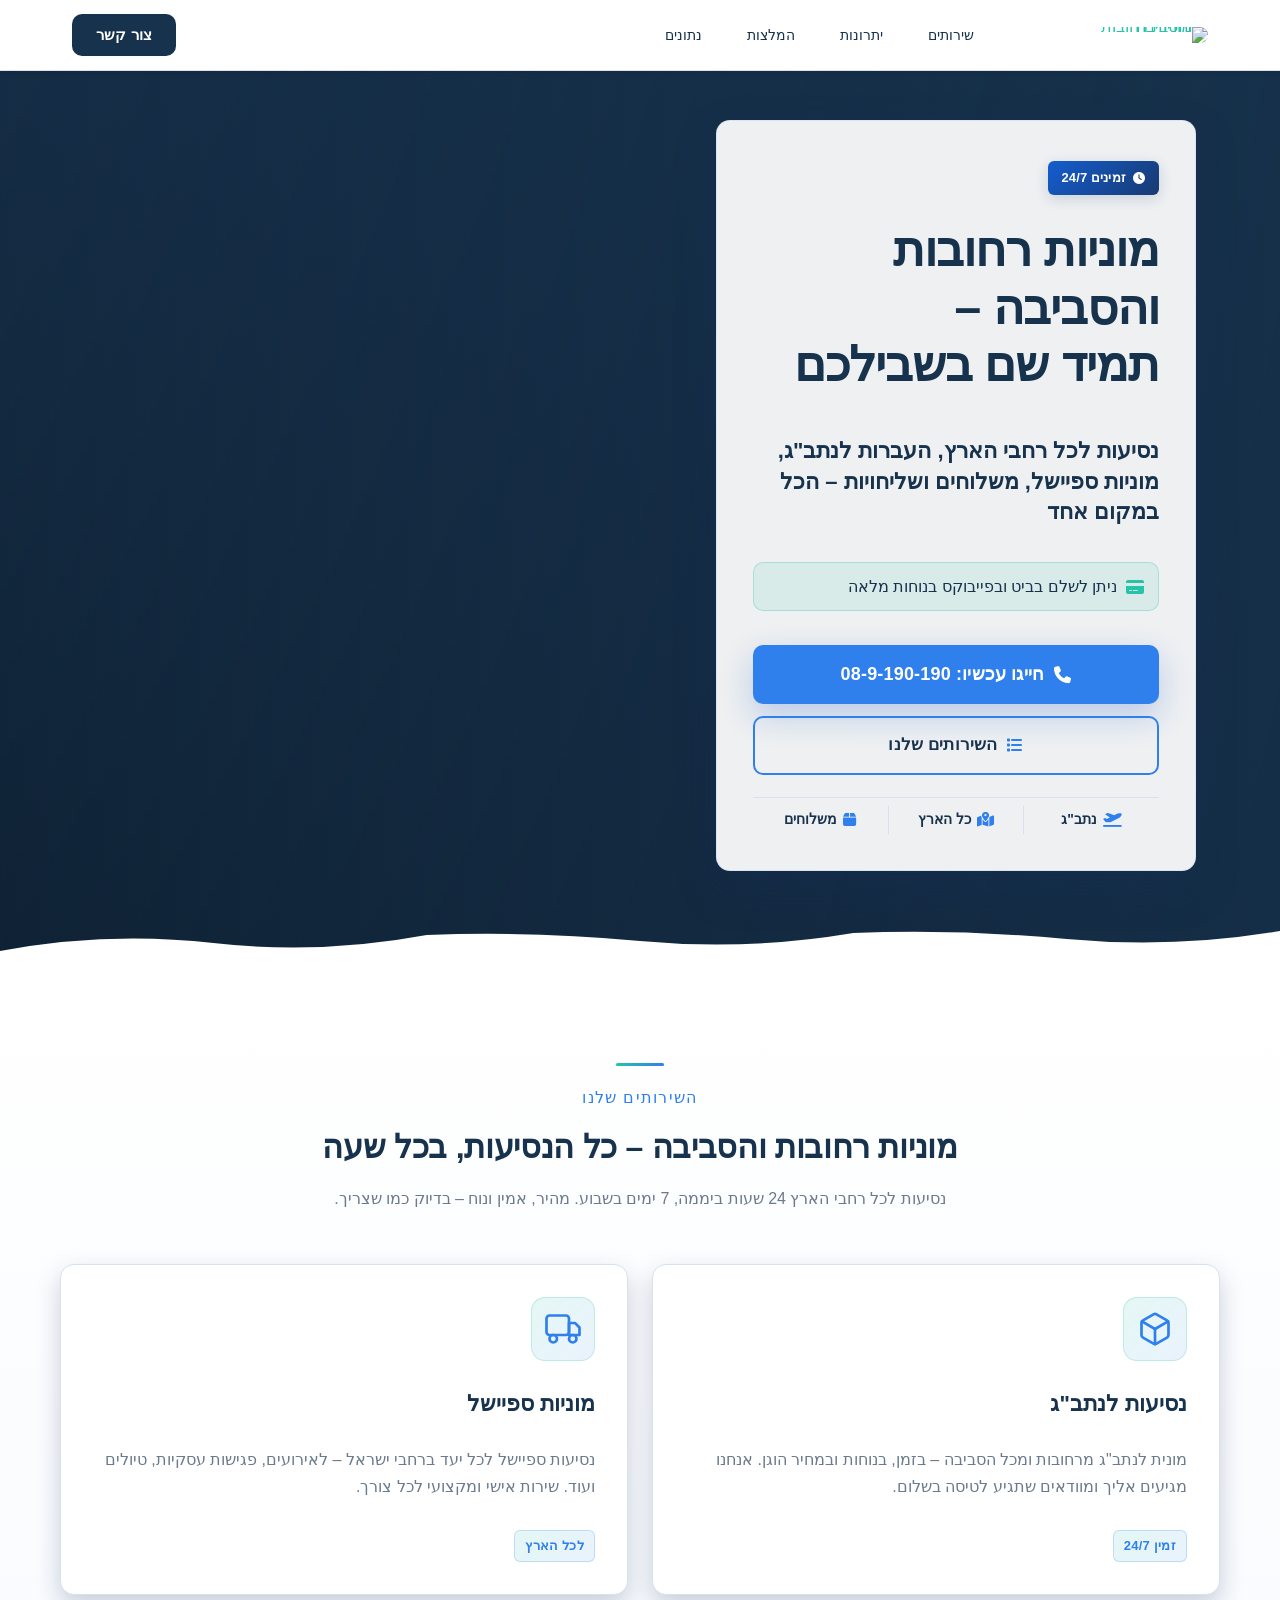
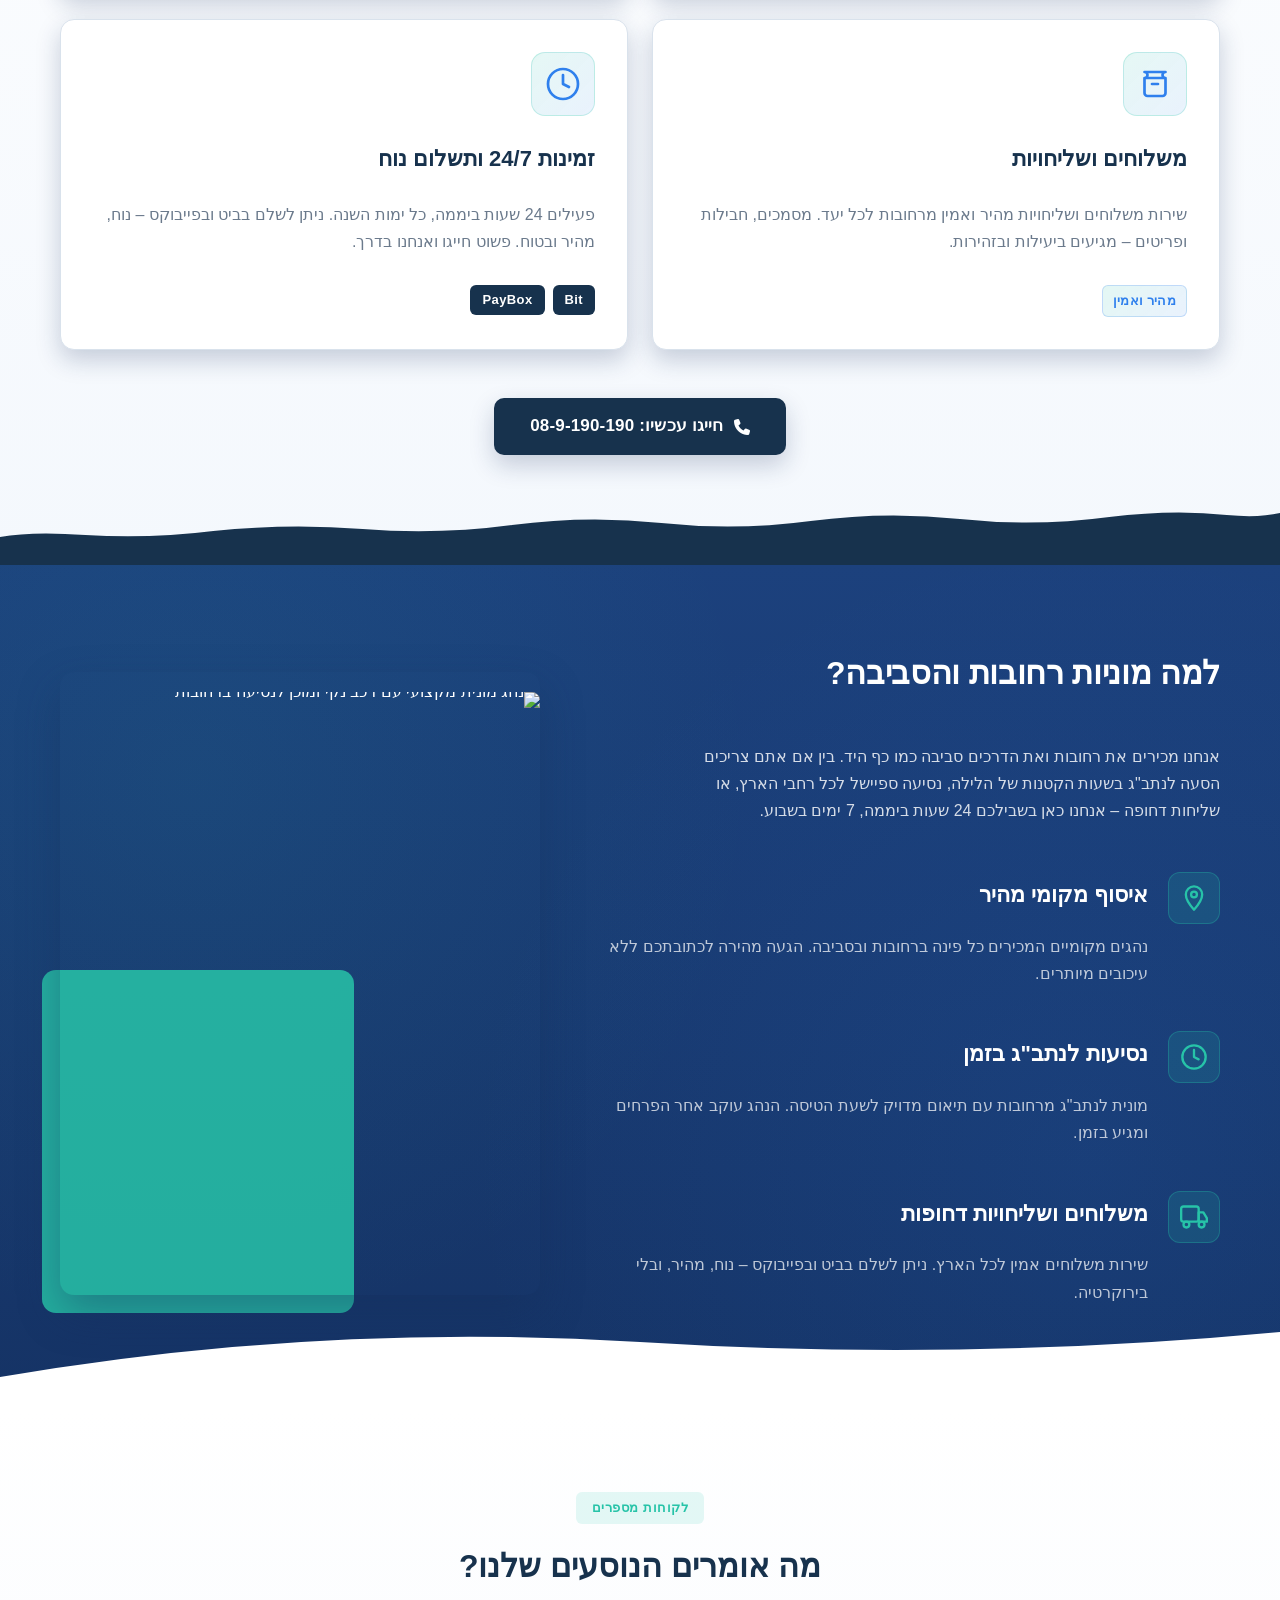
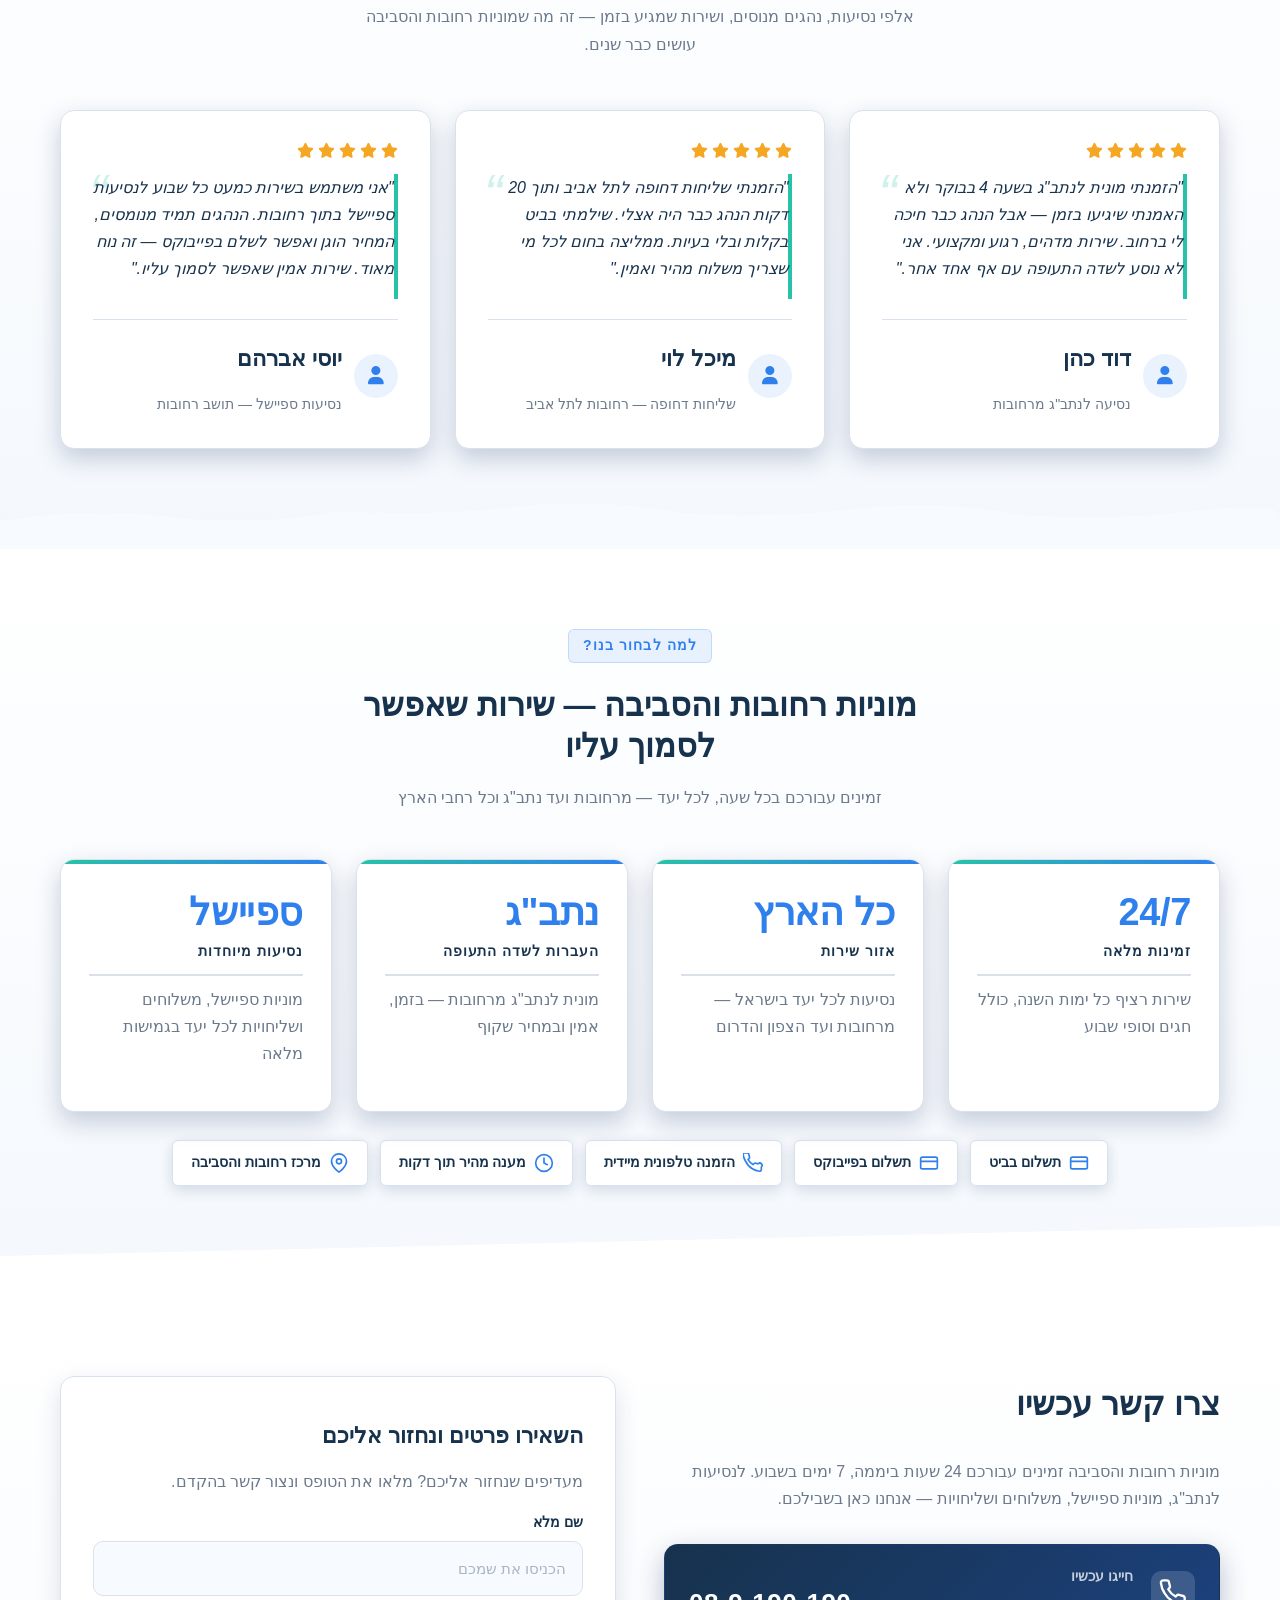
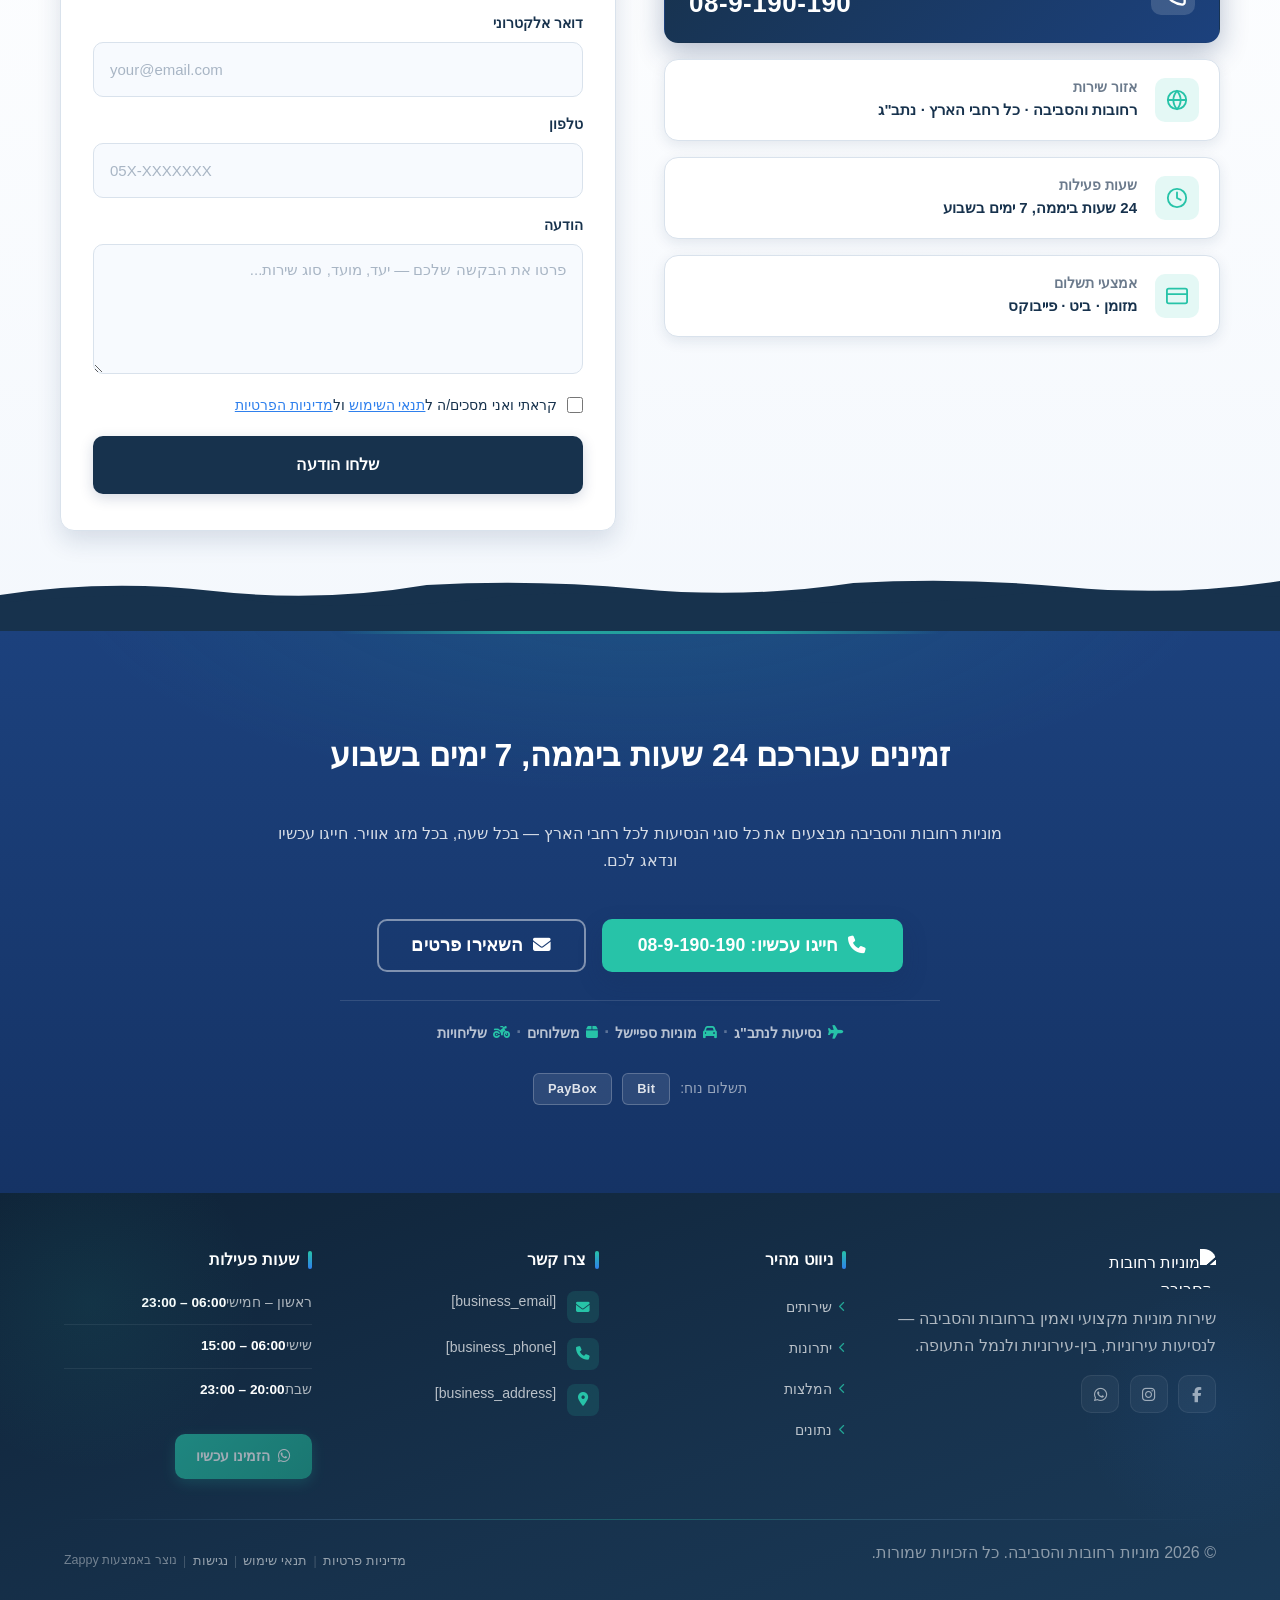
==== commit f2175a07: "Background sync: Progressive GitHub Sync" ====
--- a/public/index.html
+++ b/public/index.html
@@ -973,7 +973,7 @@
 
       <div class="index-benefits-blocks">
         <!-- Benefit 1 -->
-        <div class="index-benefit-item">
+        <div class="index-benefit-item zappy-grid-item-nested-grid" data-grid-item-index="0">
           <div class="index-benefit-icon-wrap">
             <svg data-element-type="icon" data-icon-type="svg" xmlns="http://www.w3.org/2000/svg" width="28" height="28" viewBox="0 0 24 24" fill="none" stroke="currentColor" stroke-width="2" stroke-linecap="round" stroke-linejoin="round" aria-hidden="true">
               <path d="M12 2C8.13 2 5 5.13 5 9c0 5.25 7 13 7 13s7-7.75 7-13c0-3.87-3.13-7-7-7z"></path>
@@ -987,7 +987,7 @@
         </div>
 
         <!-- Benefit 2 -->
-        <div class="index-benefit-item">
+        <div class="index-benefit-item zappy-grid-item-nested-grid" data-grid-item-index="1">
           <div class="index-benefit-icon-wrap">
             <svg data-element-type="icon" data-icon-type="svg" xmlns="http://www.w3.org/2000/svg" width="28" height="28" viewBox="0 0 24 24" fill="none" stroke="currentColor" stroke-width="2" stroke-linecap="round" stroke-linejoin="round" aria-hidden="true">
               <circle cx="12" cy="12" r="10"></circle>
@@ -1001,7 +1001,7 @@
         </div>
 
         <!-- Benefit 3 -->
-        <div class="index-benefit-item">
+        <div class="index-benefit-item zappy-grid-item-nested-grid" data-grid-item-index="2">
           <div class="index-benefit-icon-wrap">
             <svg data-element-type="icon" data-icon-type="svg" xmlns="http://www.w3.org/2000/svg" width="28" height="28" viewBox="0 0 24 24" fill="none" stroke="currentColor" stroke-width="2" stroke-linecap="round" stroke-linejoin="round" aria-hidden="true">
               <rect x="1" y="3" width="15" height="13" rx="2"></rect>
@@ -1023,7 +1023,7 @@
       <div class="index-benefits-image-wrapper">
         <div class="index-benefits-mint-backplate" aria-hidden="true"></div>
         <figure class="index-benefits-figure">
-          <img data-placeholder="index-benefits-image-1" data-context="A professional taxi driver in a clean, modern vehicle parked and ready for pickup in Rehovot, Israel. The driver is smiling confidently, wearing a neat casual outfit. The car is a dark-colored sedan, well-maintained and polished. The scene feels calm, trustworthy, and professional — photographed in natural daylight with a slightly blurred urban background suggesting a local Israeli city environment." width="560" height="680" src="/assets/site-index-benefits-image-1.webp" alt="נהג מונית מקצועי עם רכב נקי ומוכן לנסיעה ברחובות">
+          <img data-placeholder="index-benefits-image-1" data-context="A professional taxi driver in a clean, modern vehicle parked and ready for pickup in Rehovot, Israel. The driver is smiling confidently, wearing a neat casual outfit. The car is a dark-colored sedan, well-maintained and polished. The scene feels calm, trustworthy, and professional — photographed in natural daylight with a slightly blurred urban background suggesting a local Israeli city environment." width="560" height="680" src="/assets/site-index-benefits-image-1-1776798993534-jefvn7.webp?v=1776798995266" alt="נהג מונית מקצועי עם רכב נקי ומוכן לנסיעה ברחובות" data-element-type="image" data-element-id="img-1776798903474-j8gxmdw1s" style="object-position: 50% 50% !important; object-fit: contain; width: auto; height: auto; max-width: 600px; display: block; border-radius: 8px; margin-top: 20px; margin-bottom: 20px; margin-right: auto !important; margin-left: auto !important;" data-zappy-object-position="50% 50%" data-zappy-zoom="1">
         </figure>
       </div>
     </div>
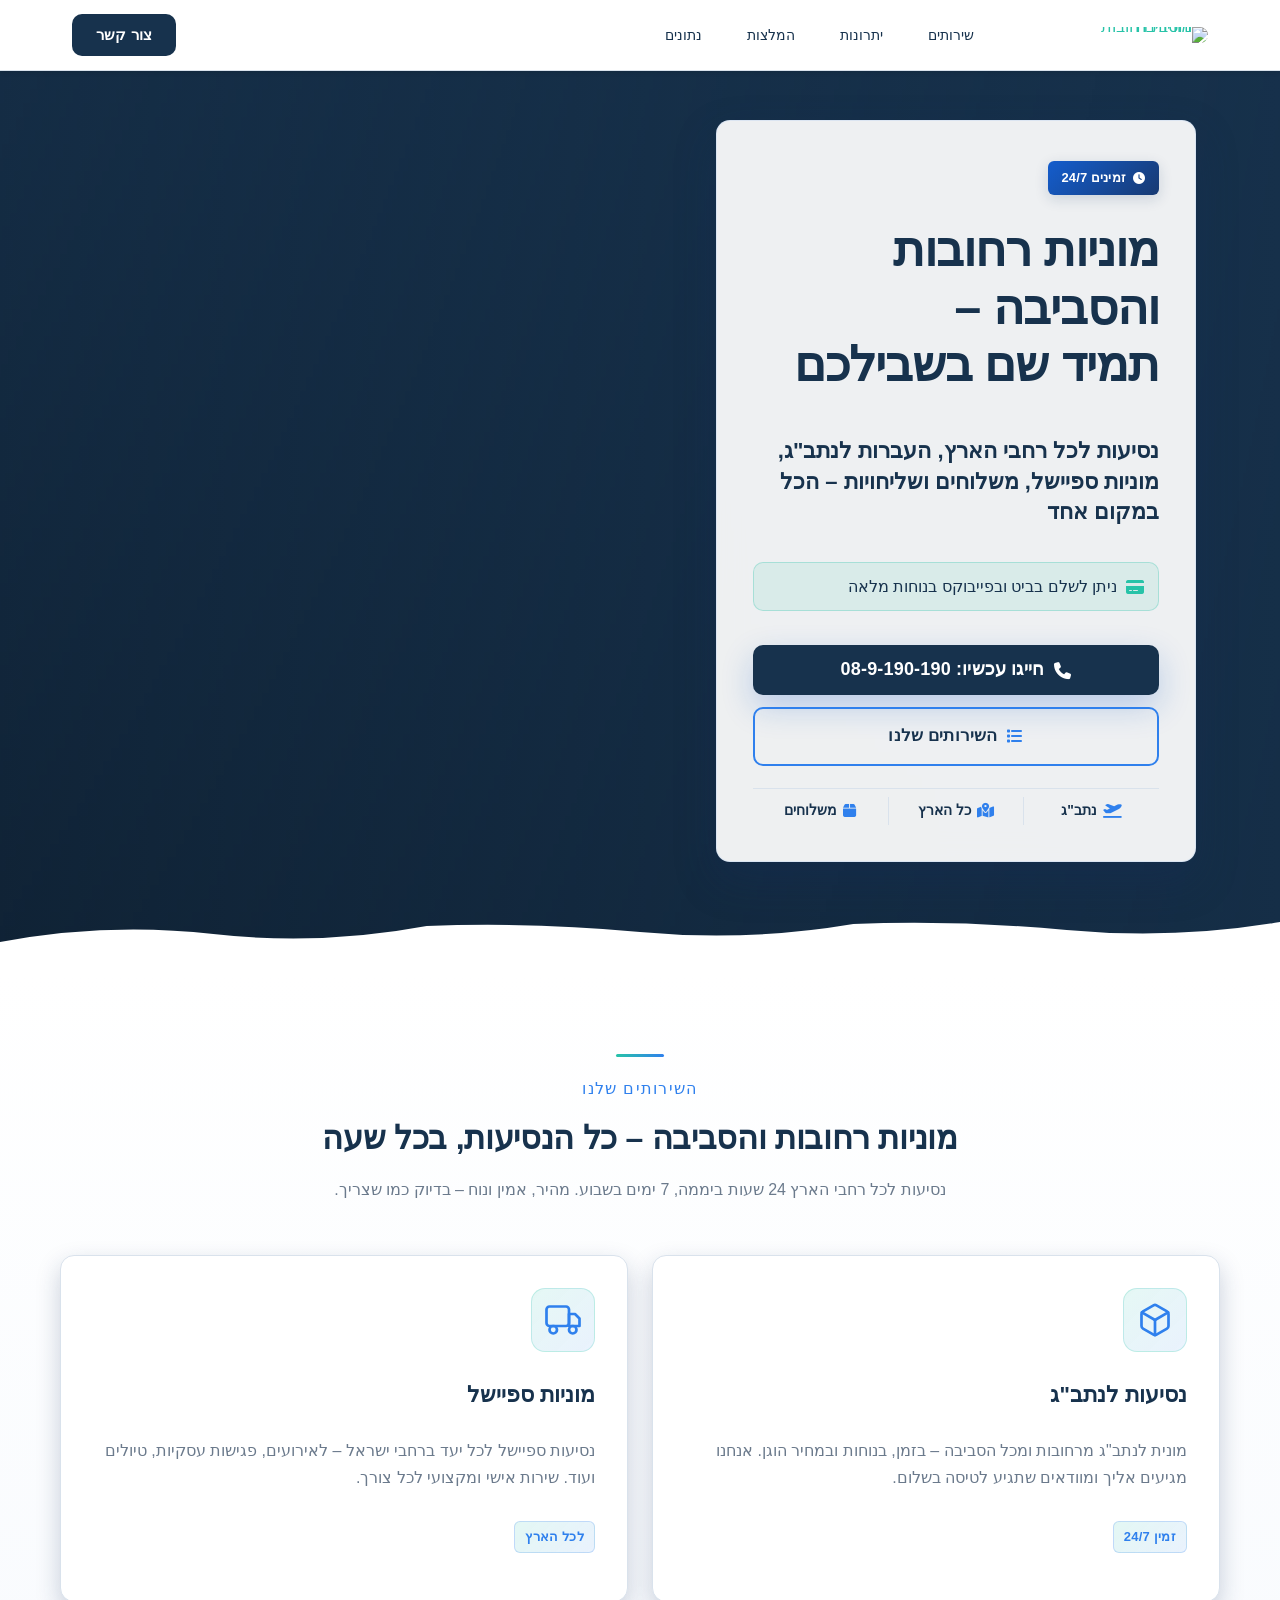
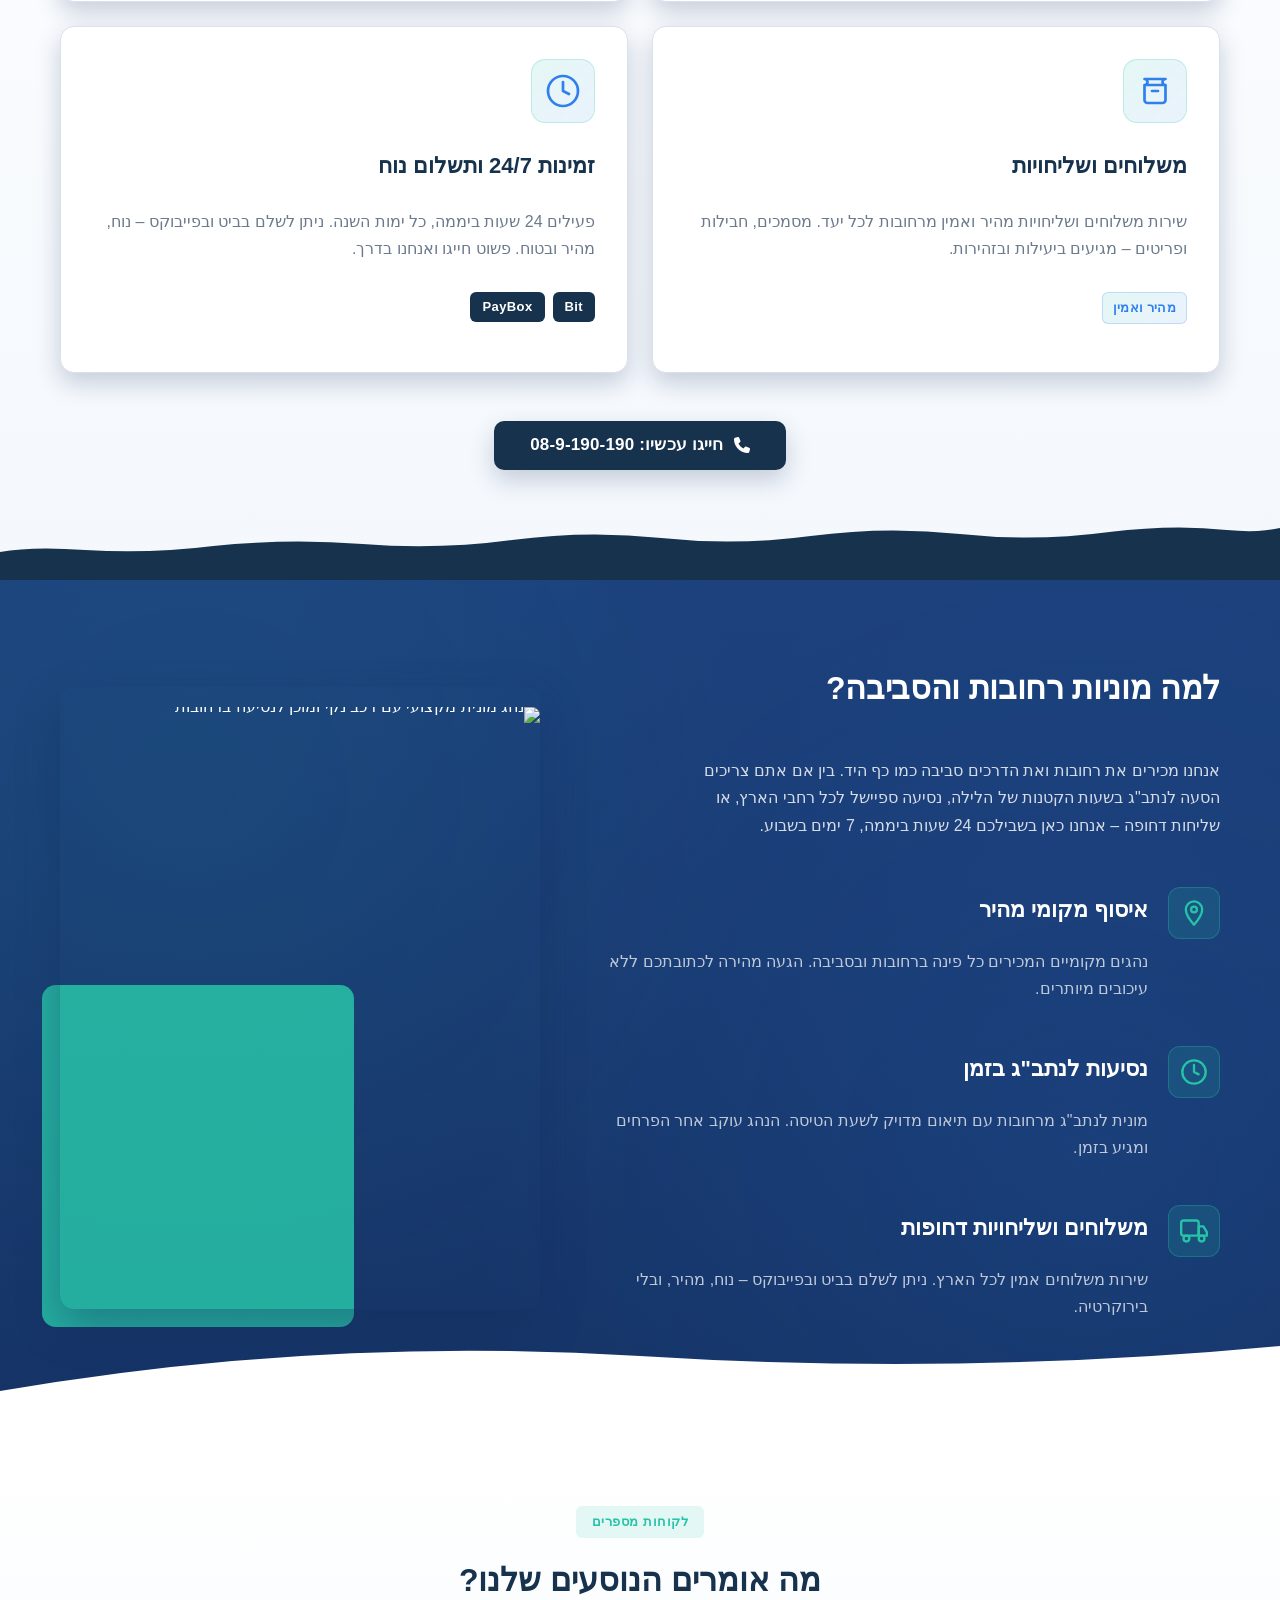
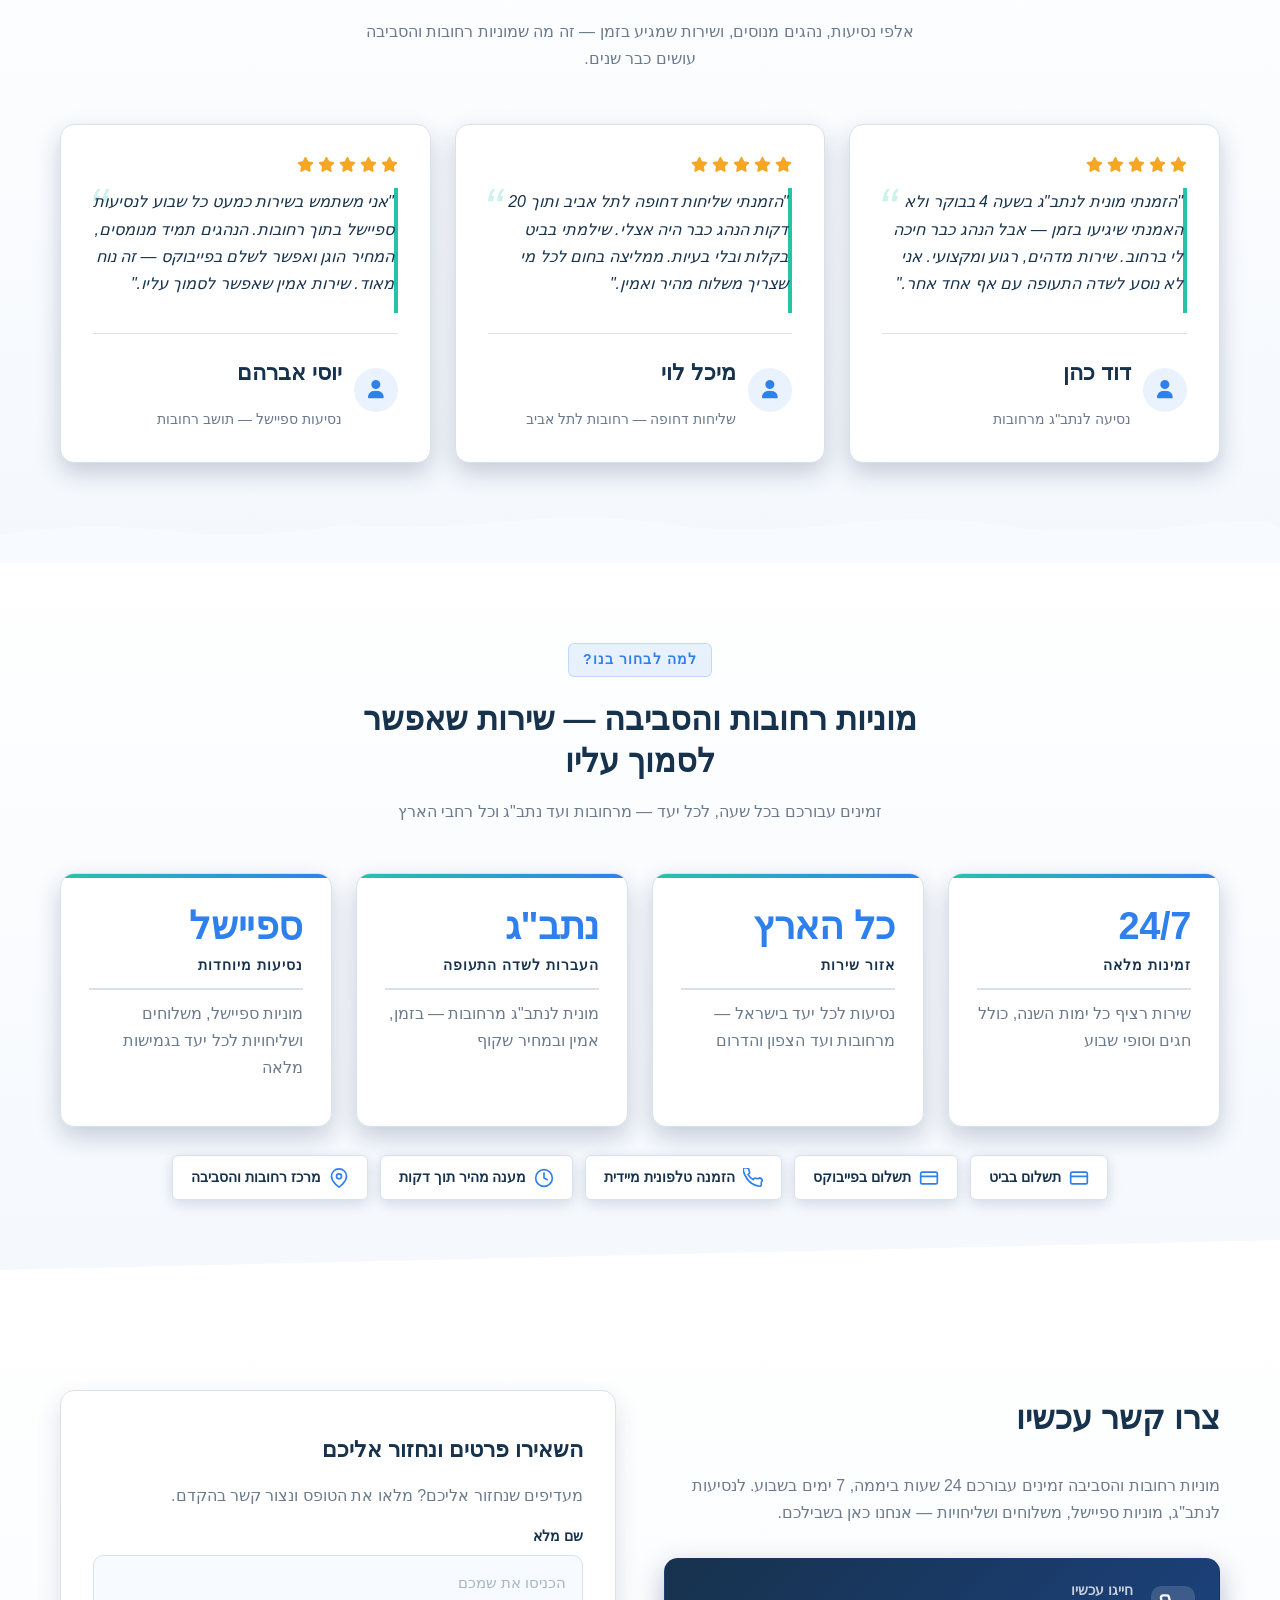
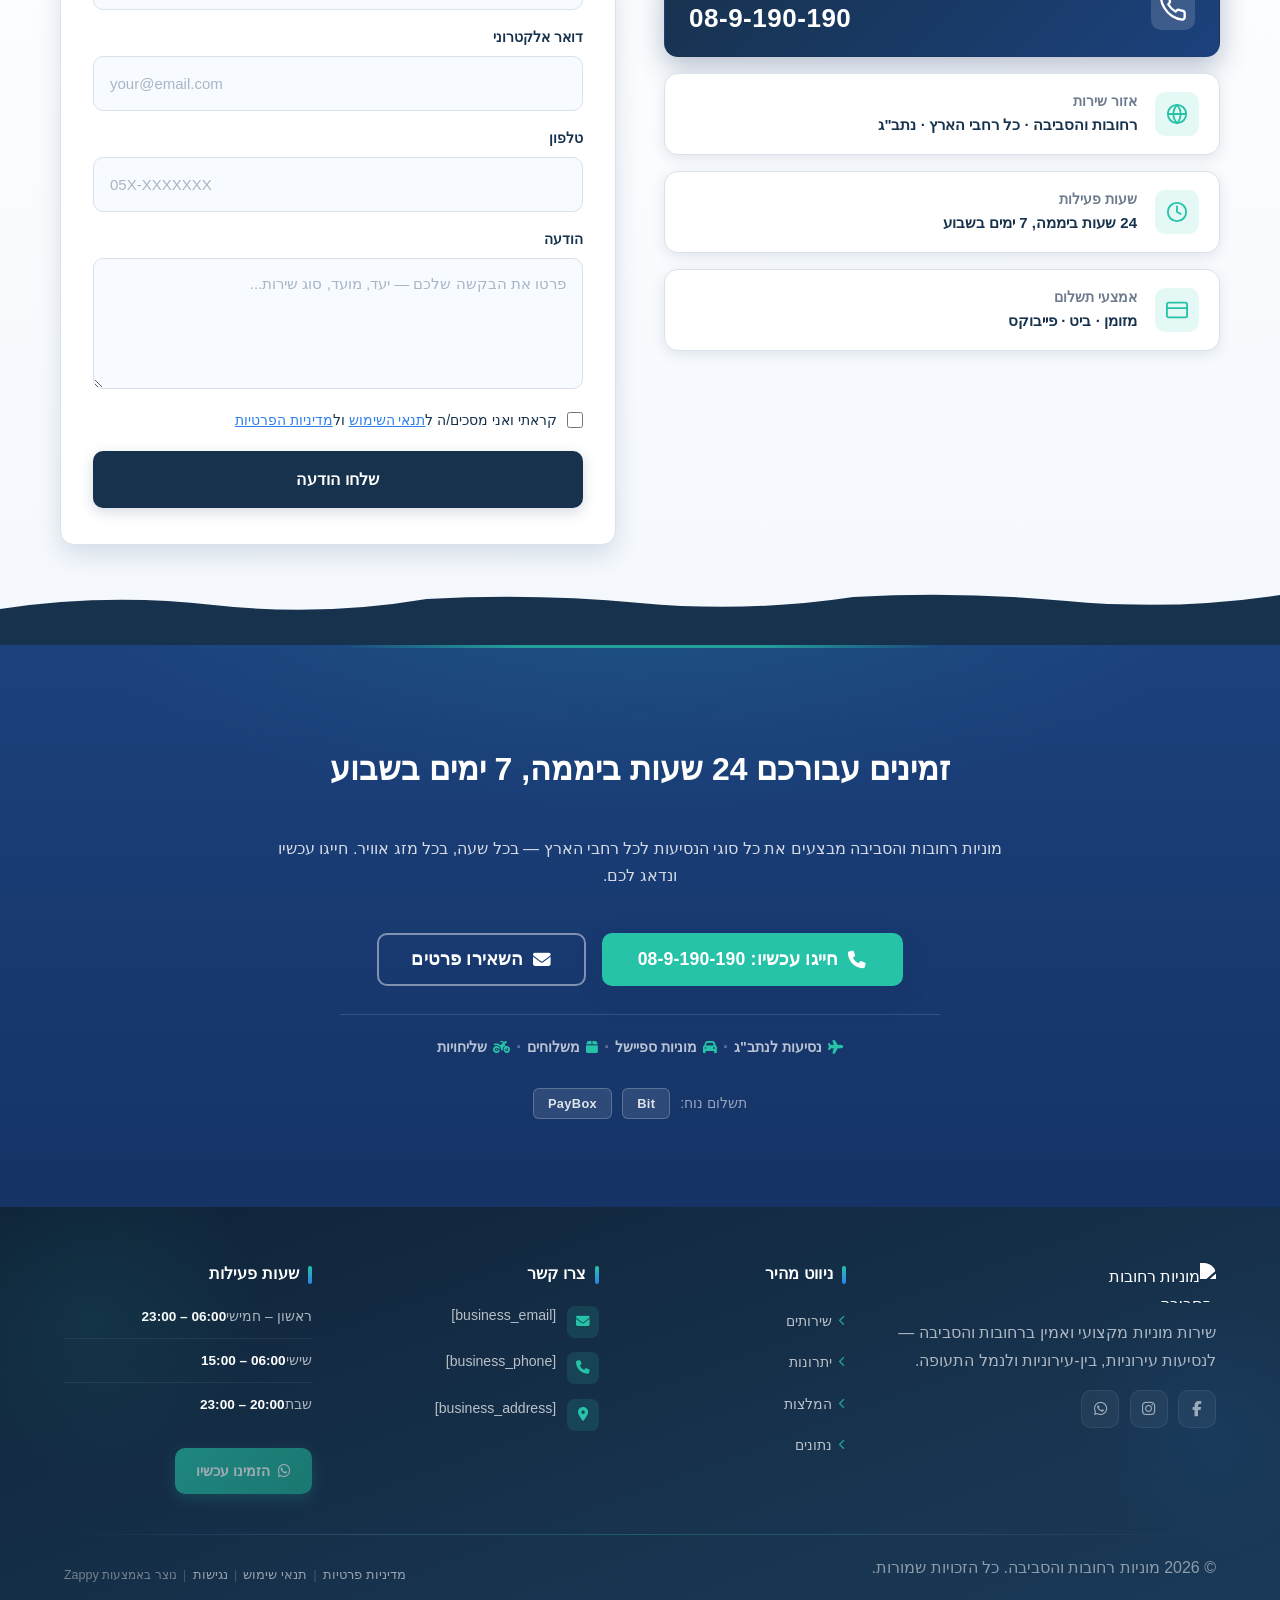
==== commit 0367d705: "Incremental sync: 1 page(s) — update_button" ====
--- a/public/index.html
+++ b/public/index.html
@@ -796,7 +796,7 @@
     <section id="hero" class="index-hero-section" data-layout-spec="בית-hero" dir="rtl" data-hero-type="fullscreen-scrim">
   <!-- Background Image -->
   <div class="index-hero-bg">
-    <img data-hero-bg="true" data-placeholder="index-hero-image-1" data-context="Bright daytime taxi pickup scene in Israel — a clean yellow or white taxi cab parked at a curbside or airport drop-off zone near Ben Gurion Airport, with clear blue sky, modern road markings, and a welcoming driver ready to assist passengers. Photorealistic, professional, high resolution, wide landscape format." width="1200" height="700" src="/assets/site-index-hero-image-1.webp" alt="מונית בנמל התעופה בן גוריון - מוניות רחובות והסביבה">
+    <img data-hero-bg="true" data-placeholder="index-hero-image-1" data-context="Bright daytime taxi pickup scene in Israel — a clean yellow or white taxi cab parked at a curbside or airport drop-off zone near Ben Gurion Airport, with clear blue sky, modern road markings, and a welcoming driver ready to assist passengers. Photorealistic, professional, high resolution, wide landscape format." width="1200" height="700" src="/assets/site-index-hero-image-1.webp" alt="מונית בנמל התעופה בן גוריון - מוניות רחובות והסביבה" data-hero-background="true" data-element-type="image" data-element-id="img-1776798903474-h86obrcm7" style="object-position: 50% 50%;">
   </div>
 
   <!-- Scrim Overlay -->
@@ -807,7 +807,7 @@
     <div class="index-hero-card">
       <!-- Badge -->
       <div class="index-hero-badge">
-        <i class="fa-solid fa-clock" aria-hidden="true"></i>
+        <i class="fa-solid fa-clock" aria-hidden="true" data-element-type="icon" data-element-id="icon-1776798903472-1dh34jowe" data-icon-type="fontawesome"></i>
         <span>זמינים 24/7</span>
       </div>
 
@@ -819,17 +819,17 @@
 
       <!-- Payment Line -->
       <p class="index-hero-payment">
-        <i class="fa-solid fa-credit-card" aria-hidden="true"></i>
+        <i class="fa-solid fa-credit-card" aria-hidden="true" data-element-type="icon" data-element-id="icon-1776798903473-pkpqltvyo" data-icon-type="fontawesome"></i>
         ניתן לשלם בביט ובפייבוקס בנוחות מלאה
       </p>
 
       <!-- CTA Buttons -->
       <div class="index-hero-ctas">
-        <a href="tel:0891901901" class="index-hero-btn-primary">
+        <a href="tel:089190190" class="index-hero-btn-primary btn btn-primary" data-element-type="button" data-element-id="btn-1776798903469-05ai6766q" data-native-element="true" style="border-color: var(--primary-color, var(--primary, #8B0000)) !important; color: rgb(255, 255, 255) !important; background-color: var(--primary-color, var(--primary, #8B0000)) !important; background-image: none !important;">
           <i class="fa-solid fa-phone" aria-hidden="true"></i>
           חייגו עכשיו: 08-9-190-190
         </a>
-        <a href="#services" class="index-hero-btn-secondary">
+        <a href="#services" class="index-hero-btn-secondary" data-element-type="button" data-element-id="btn-1776798903469-czus65zug" data-native-element="true">
           <i class="fa-solid fa-list" aria-hidden="true"></i>
           השירותים שלנו
         </a>
@@ -838,17 +838,17 @@
       <!-- Trust Badges -->
       <div class="index-hero-trust">
         <div class="index-hero-trust-item">
-          <i class="fa-solid fa-plane-departure" aria-hidden="true"></i>
+          <i class="fa-solid fa-plane-departure" aria-hidden="true" data-element-type="icon" data-element-id="icon-1776798903473-phibax3w5" data-icon-type="fontawesome"></i>
           <span>נתב"ג</span>
         </div>
         <div class="index-hero-trust-divider" aria-hidden="true"></div>
         <div class="index-hero-trust-item">
-          <i class="fa-solid fa-map-location-dot" aria-hidden="true"></i>
+          <i class="fa-solid fa-map-location-dot" aria-hidden="true" data-element-type="icon" data-element-id="icon-1776798903473-6go64zr9f" data-icon-type="fontawesome"></i>
           <span>כל הארץ</span>
         </div>
         <div class="index-hero-trust-divider" aria-hidden="true"></div>
         <div class="index-hero-trust-item">
-          <i class="fa-solid fa-box" aria-hidden="true"></i>
+          <i class="fa-solid fa-box" aria-hidden="true" data-element-type="icon" data-element-id="icon-1776798903473-9354jsh6l" data-icon-type="fontawesome"></i>
           <span>משלוחים</span>
         </div>
       </div>
@@ -875,10 +875,10 @@
     </div>
 
     <!-- 2x2 Service Cards Grid -->
-    <div class="index-services-grid">
+    <div class="index-services-grid zappy-preserve-css-grid" id="zappy-auto-grid-1776798903508-l5h7mf" data-zappy-auto-grid="true" data-original-item-width="568" data-original-gap="24px" style="display: grid; --zappy-grid-cols: repeat(2, minmax(0, 1fr)); grid-template-columns: repeat(2, minmax(0, 1fr)); align-items: stretch !important;" data-zappy-explicit-columns="true">
 
       <!-- Card 1: Airport Transfers -->
-      <article class="index-services-card">
+      <article class="index-services-card" data-grid-item-index="0">
         <div class="index-services-card-icon">
           <svg data-element-type="icon" data-icon-type="svg" xmlns="http://www.w3.org/2000/svg" width="36" height="36" viewBox="0 0 24 24" fill="none" stroke="currentColor" stroke-width="1.8" stroke-linecap="round" stroke-linejoin="round" aria-hidden="true">
             <path d="M21 16V8a2 2 0 0 0-1-1.73l-7-4a2 2 0 0 0-2 0l-7 4A2 2 0 0 0 3 8v8a2 2 0 0 0 1 1.73l7 4a2 2 0 0 0 2 0l7-4A2 2 0 0 0 21 16z"></path>
@@ -889,12 +889,12 @@
         <div class="index-services-card-content">
           <h3 class="index-services-card-title">נסיעות לנתב"ג</h3>
           <p class="index-services-card-text">מונית לנתב"ג מרחובות ומכל הסביבה – בזמן, בנוחות ובמחיר הוגן. אנחנו מגיעים אליך ומוודאים שתגיע לטיסה בשלום.</p>
-          <span class="index-services-card-tag">זמין 24/7</span>
-        </div>
+          <p class="zappy-editable"><span class="index-services-card-tag">זמין 24/7</span>
+        </p></div>
       </article>
 
       <!-- Card 2: Special Rides -->
-      <article class="index-services-card">
+      <article class="index-services-card" data-grid-item-index="1">
         <div class="index-services-card-icon">
           <svg data-element-type="icon" data-icon-type="svg" xmlns="http://www.w3.org/2000/svg" width="36" height="36" viewBox="0 0 24 24" fill="none" stroke="currentColor" stroke-width="1.8" stroke-linecap="round" stroke-linejoin="round" aria-hidden="true">
             <rect x="1" y="3" width="15" height="13" rx="2"></rect>
@@ -906,12 +906,12 @@
         <div class="index-services-card-content">
           <h3 class="index-services-card-title">מוניות ספיישל</h3>
           <p class="index-services-card-text">נסיעות ספיישל לכל יעד ברחבי ישראל – לאירועים, פגישות עסקיות, טיולים ועוד. שירות אישי ומקצועי לכל צורך.</p>
-          <span class="index-services-card-tag">לכל הארץ</span>
-        </div>
+          <p class="zappy-editable"><span class="index-services-card-tag">לכל הארץ</span>
+        </p></div>
       </article>
 
       <!-- Card 3: Deliveries & Courier -->
-      <article class="index-services-card">
+      <article class="index-services-card" data-grid-item-index="2">
         <div class="index-services-card-icon">
           <svg data-element-type="icon" data-icon-type="svg" xmlns="http://www.w3.org/2000/svg" width="36" height="36" viewBox="0 0 24 24" fill="none" stroke="currentColor" stroke-width="1.8" stroke-linecap="round" stroke-linejoin="round" aria-hidden="true">
             <path d="M5 8h14M5 8a2 2 0 1 0 0-4h14a2 2 0 1 0 0 4M5 8v10a2 2 0 0 0 2 2h10a2 2 0 0 0 2-2V8"></path>
@@ -921,12 +921,12 @@
         <div class="index-services-card-content">
           <h3 class="index-services-card-title">משלוחים ושליחויות</h3>
           <p class="index-services-card-text">שירות משלוחים ושליחויות מהיר ואמין מרחובות לכל יעד. מסמכים, חבילות ופריטים – מגיעים ביעילות ובזהירות.</p>
-          <span class="index-services-card-tag">מהיר ואמין</span>
-        </div>
+          <p class="zappy-editable"><span class="index-services-card-tag">מהיר ואמין</span>
+        </p></div>
       </article>
 
       <!-- Card 4: 24/7 & Payments -->
-      <article class="index-services-card">
+      <article class="index-services-card" data-grid-item-index="3">
         <div class="index-services-card-icon">
           <svg data-element-type="icon" data-icon-type="svg" xmlns="http://www.w3.org/2000/svg" width="36" height="36" viewBox="0 0 24 24" fill="none" stroke="currentColor" stroke-width="1.8" stroke-linecap="round" stroke-linejoin="round" aria-hidden="true">
             <circle cx="12" cy="12" r="10"></circle>
@@ -946,8 +946,8 @@
     </div>
 
     <!-- CTA -->
-    <div class="index-services-cta">
-      <a href="tel:0899190190" class="index-services-btn-primary">
+    <div class="index-services-cta" style="text-align: center !important; display: flex !important; justify-content: center !important; align-items: flex-start !important; width: 100% !important;">
+      <a href="tel:089190190" class="index-services-btn-primary btn btn-primary" data-element-type="button" data-element-id="btn-1776798903469-ts3wmz2oh" data-native-element="true" style="border-color: var(--primary-color, var(--primary, #8B0000)) !important; color: rgb(255, 255, 255) !important; background-color: var(--primary-color, var(--primary, #8B0000)) !important; background-image: none !important;">
         <i class="fa fa-phone" aria-hidden="true"></i>
         חייגו עכשיו: 08-9-190-190
       </a>
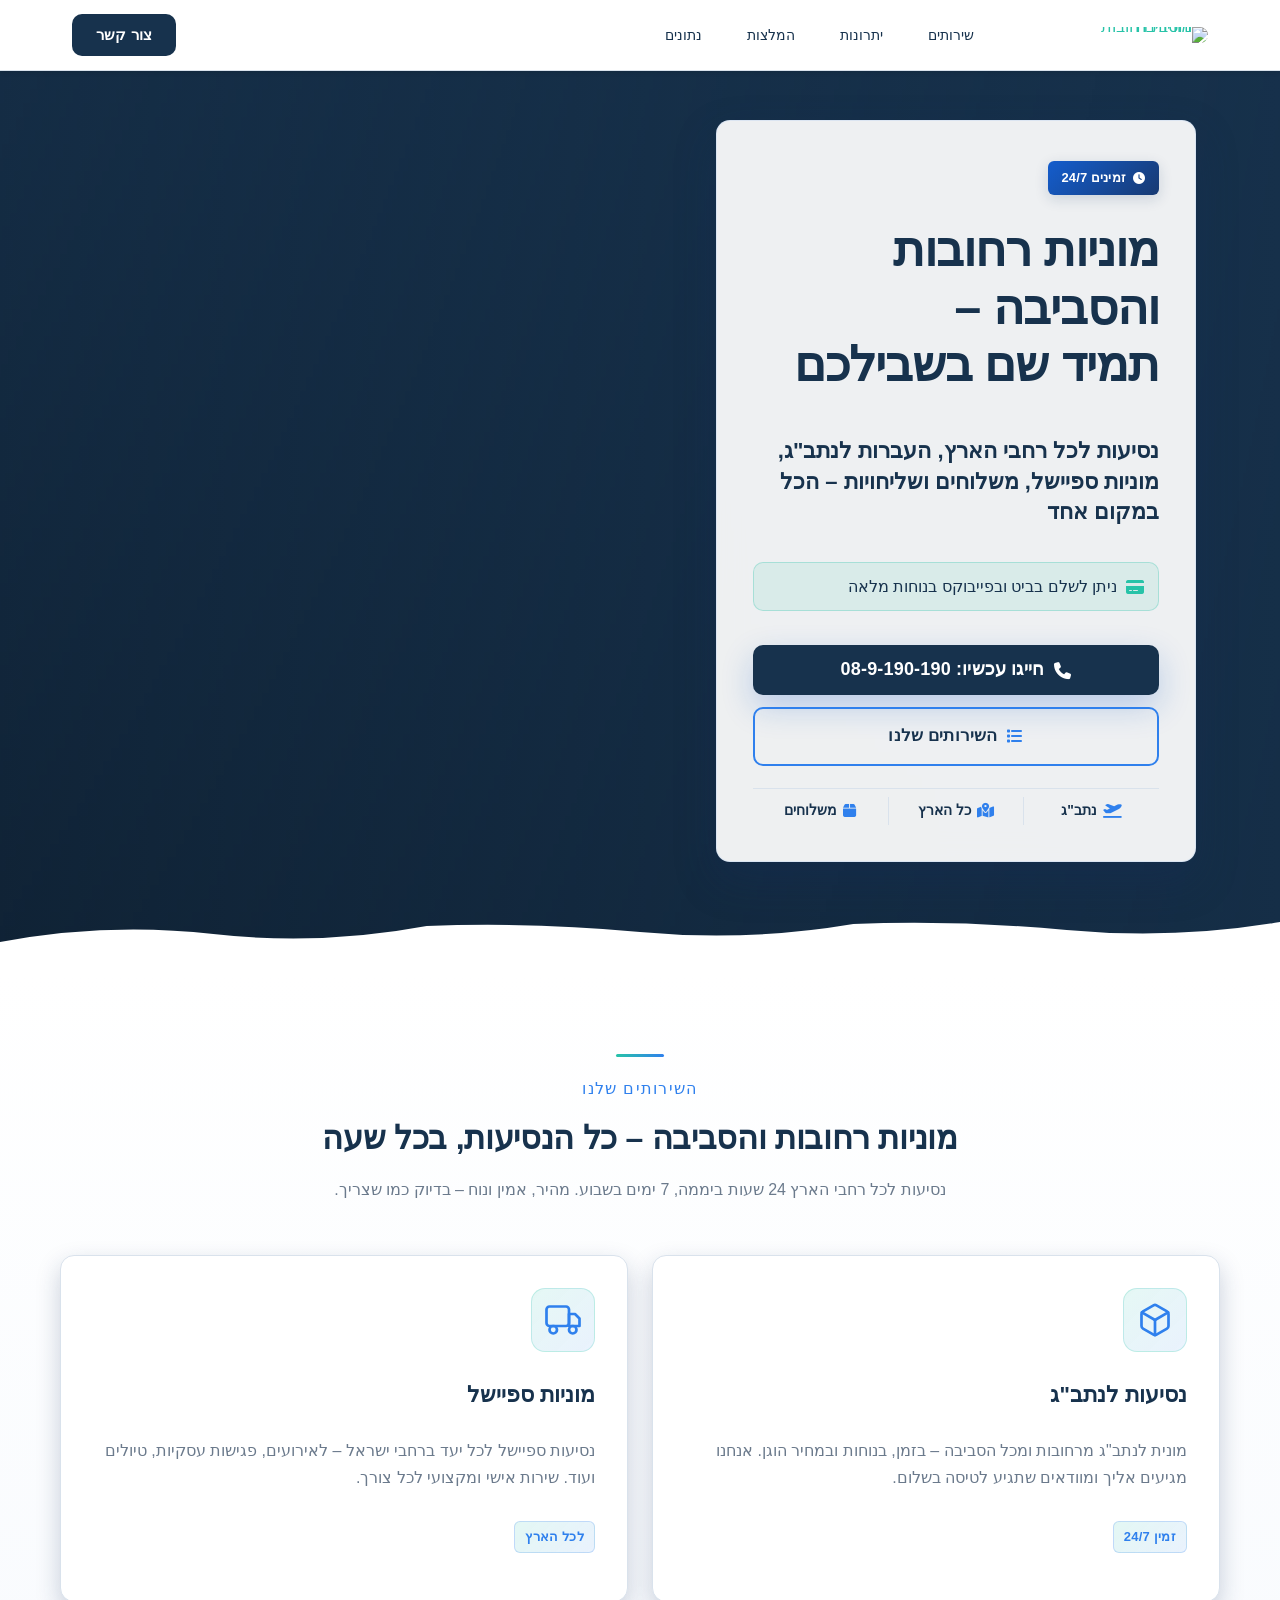
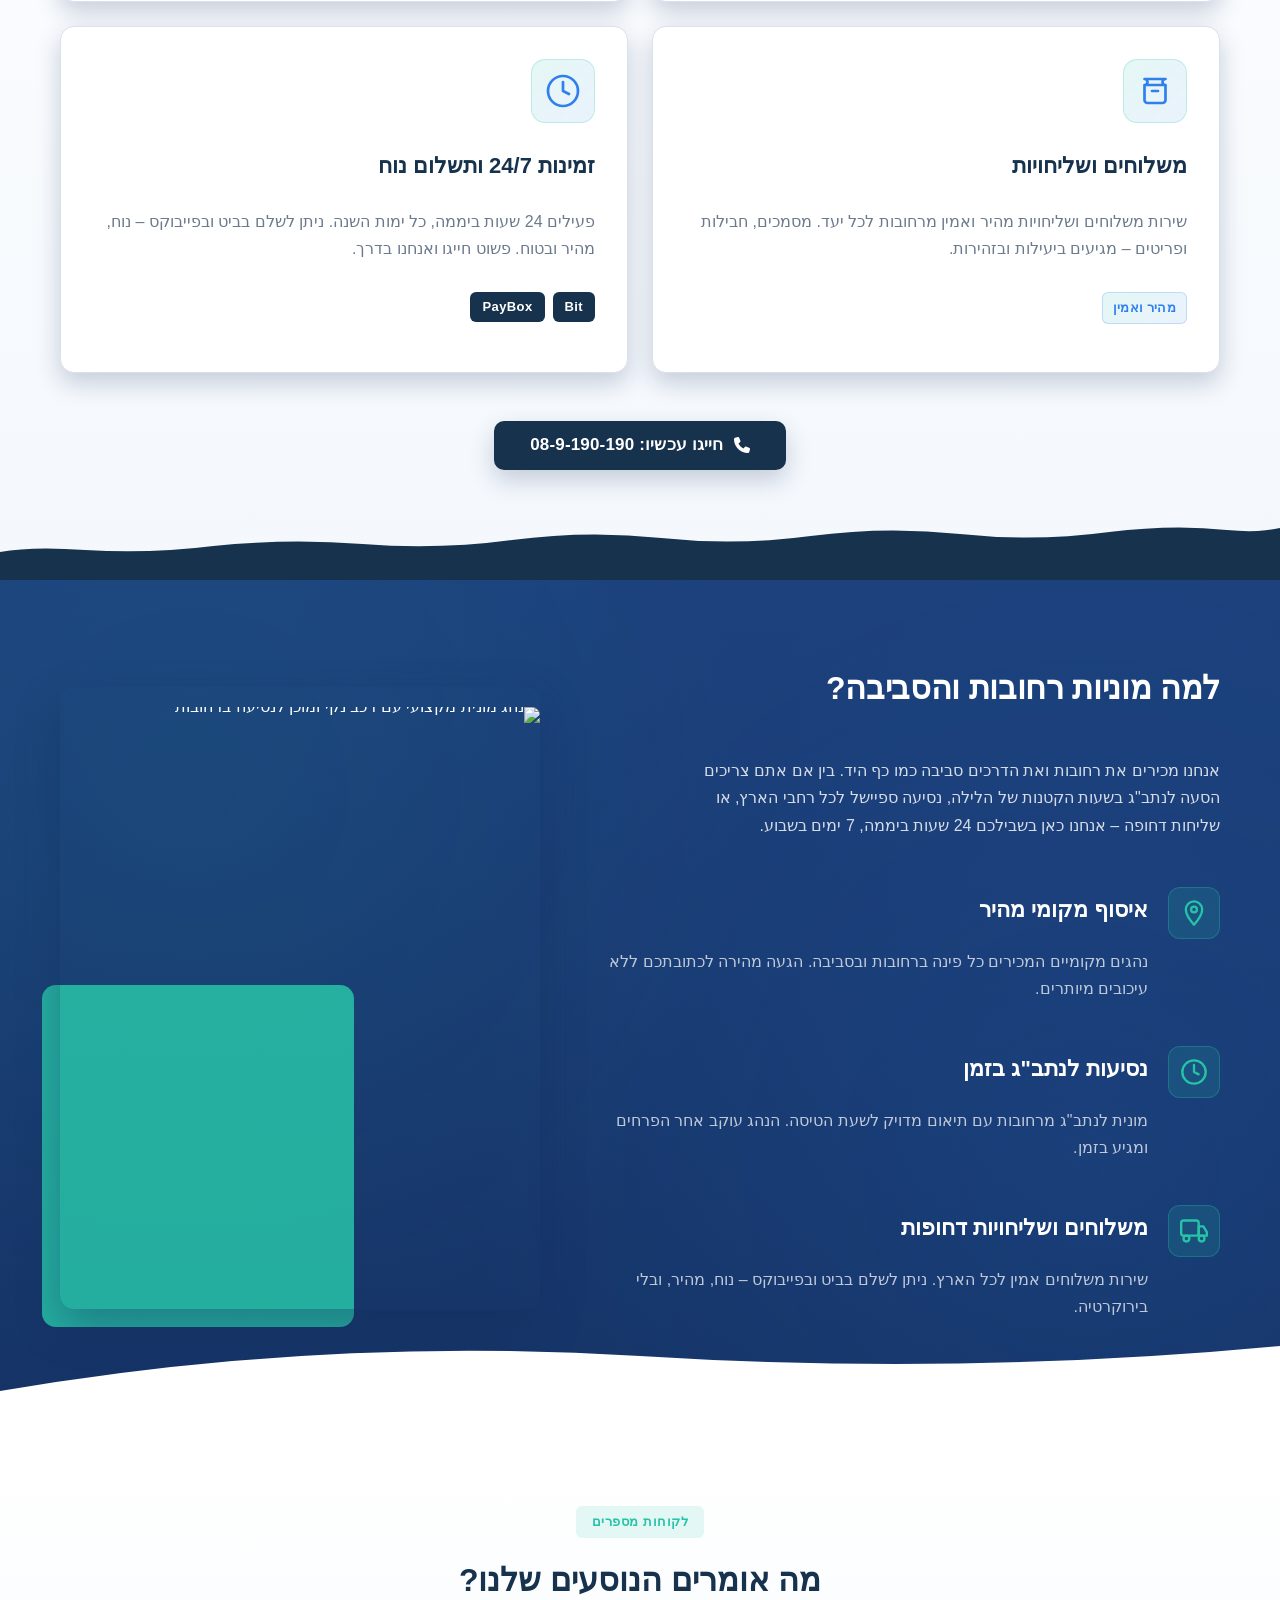
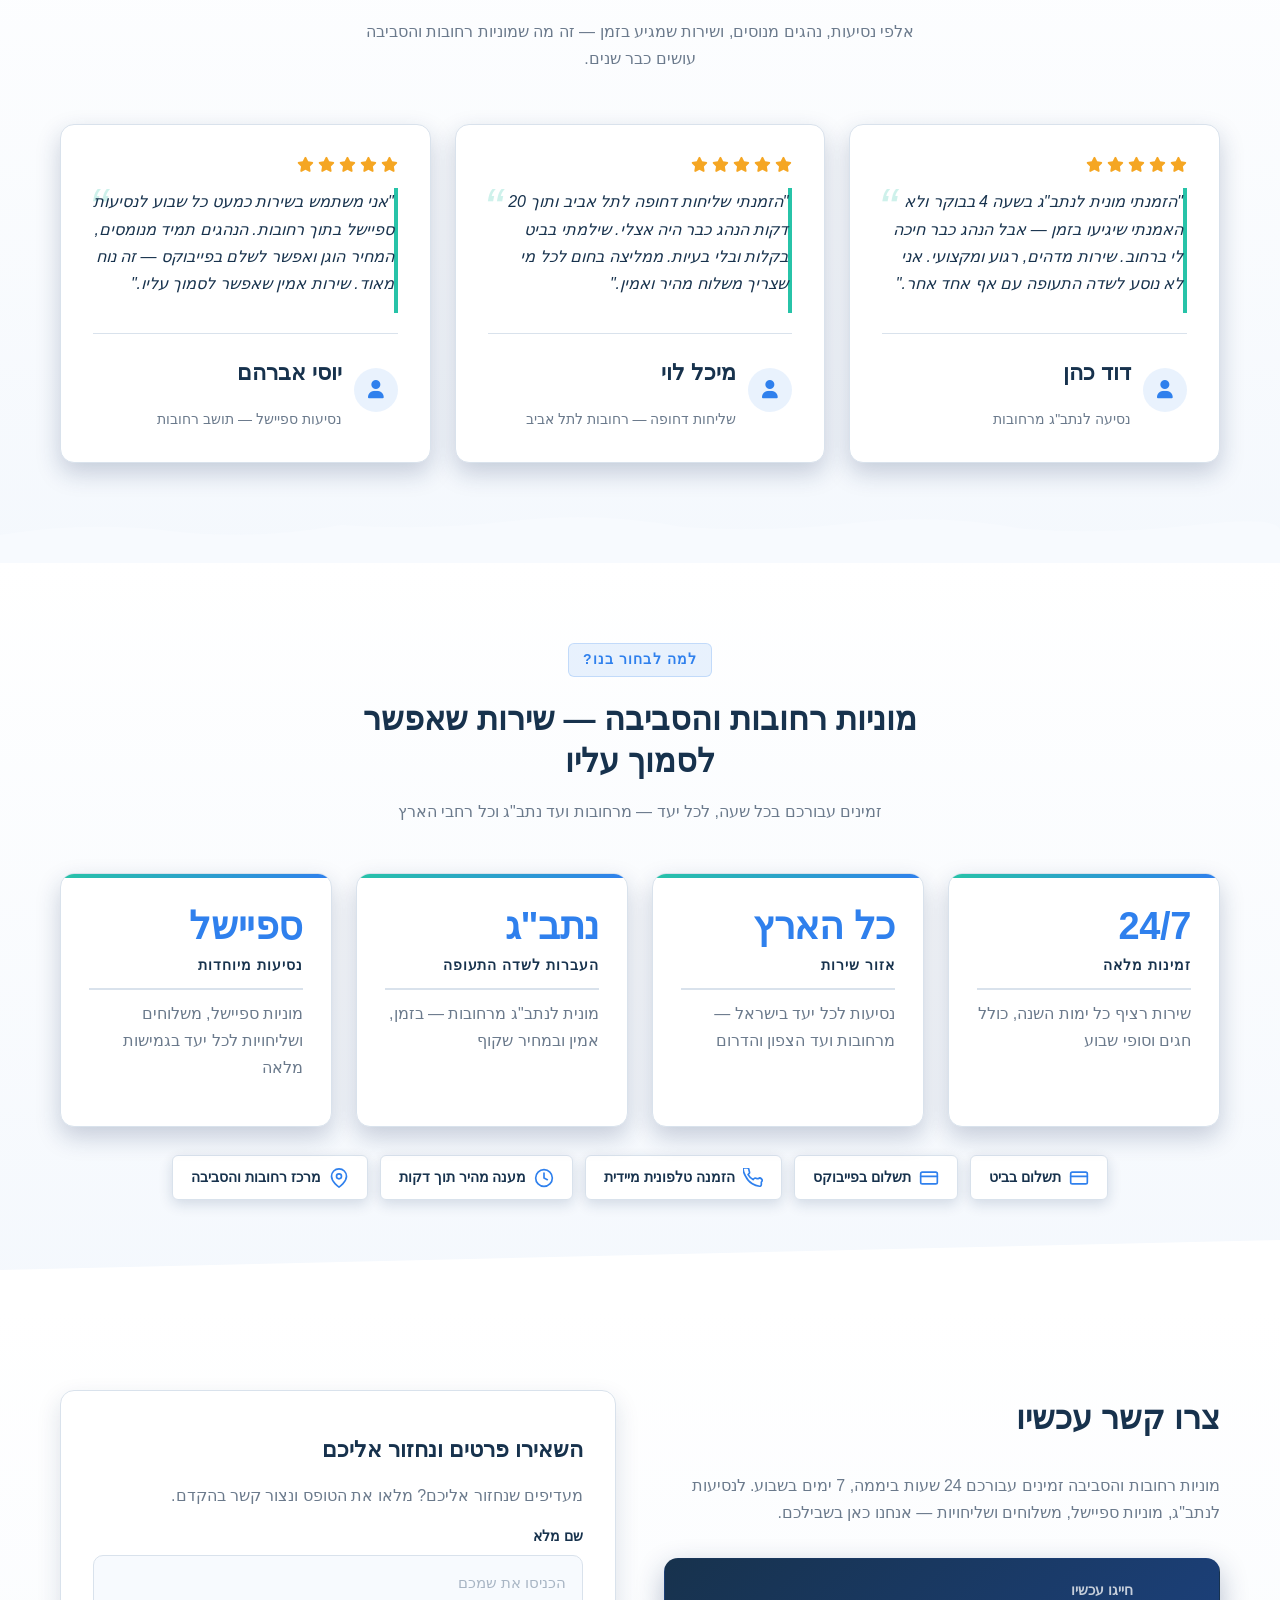
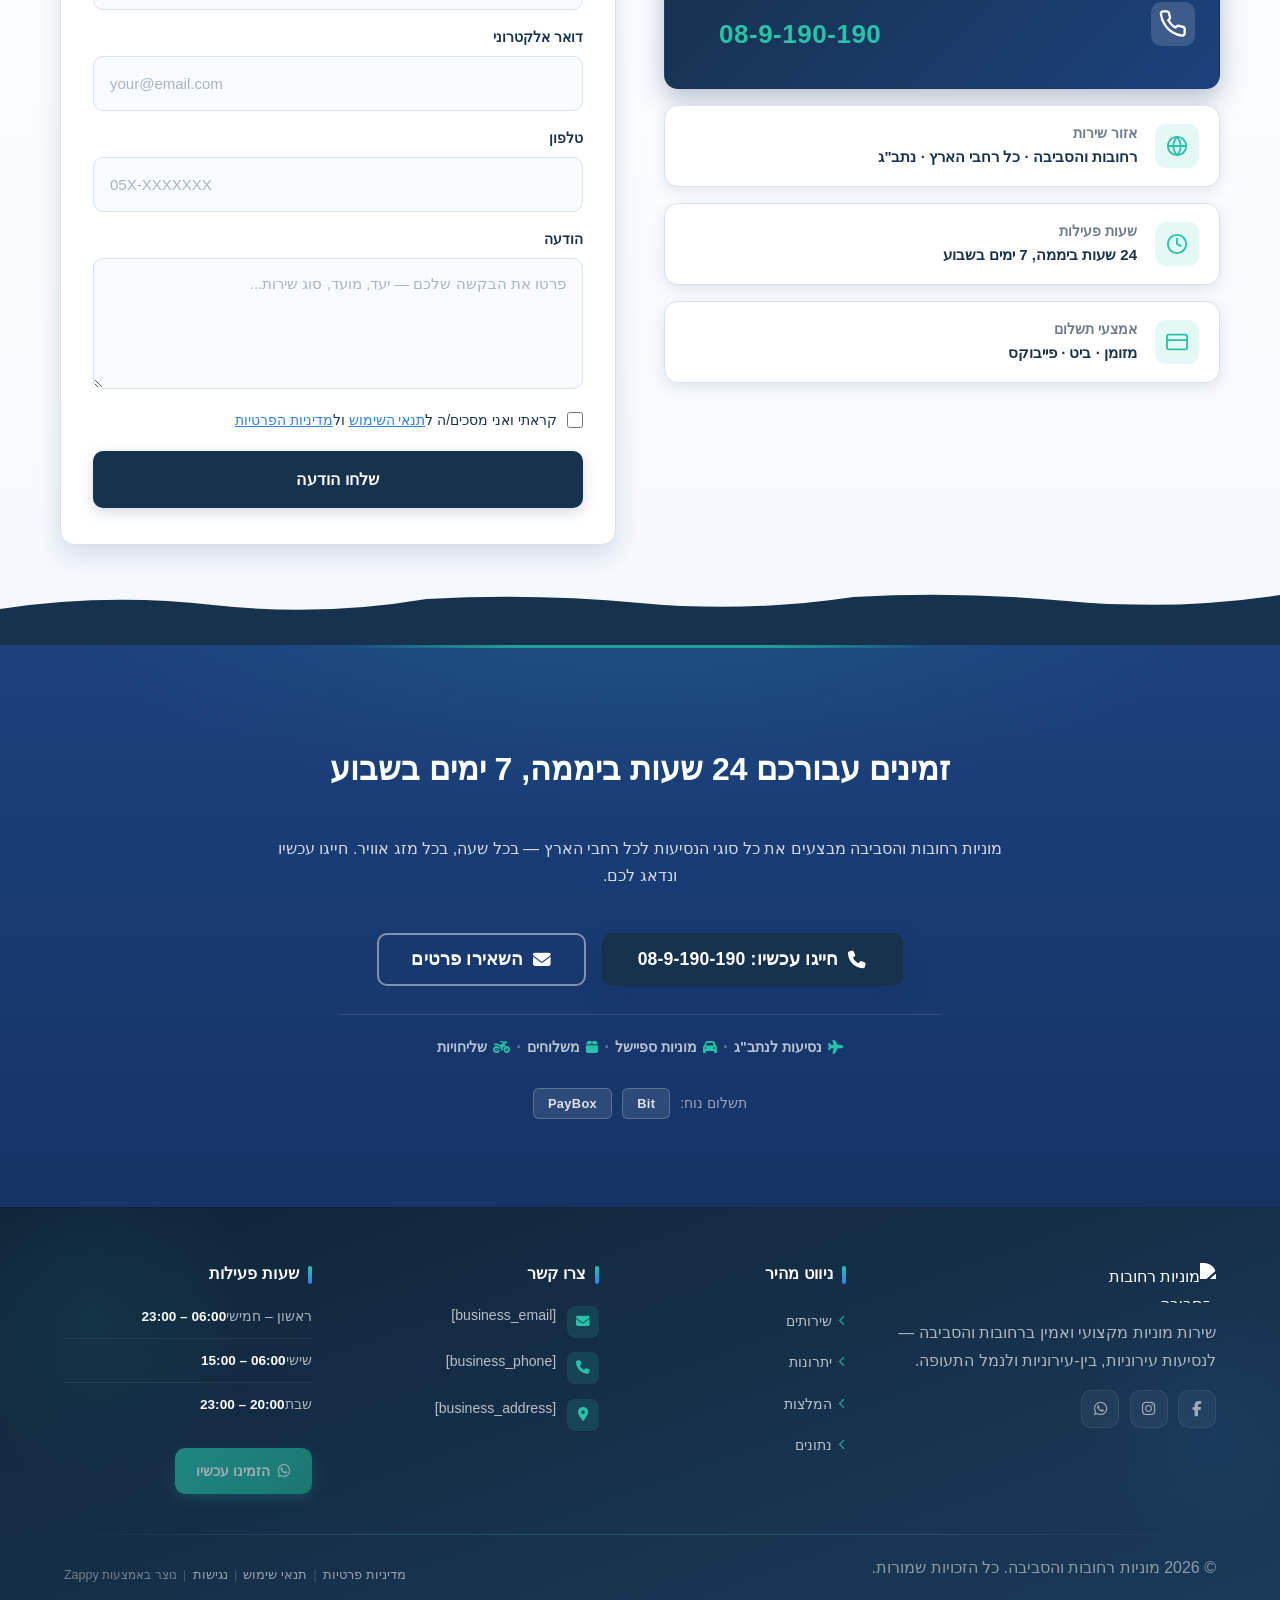
==== commit 90d12517: "Incremental sync: 1 page(s) — update_button" ====
--- a/public/index.html
+++ b/public/index.html
@@ -1218,7 +1218,7 @@
 
 </section>
 
-<section class="index-contact-section" data-layout-spec="בית-contact" dir="rtl">
+<section class="index-contact-section" data-layout-spec="בית-contact" dir="rtl" id="index-contact-section">
   <div class="index-contact-container">
 
     <!-- Info Column -->
@@ -1232,8 +1232,8 @@
           <svg data-element-type="icon" data-icon-type="svg" xmlns="http://www.w3.org/2000/svg" width="28" height="28" viewBox="0 0 24 24" fill="none" stroke="currentColor" stroke-width="2" stroke-linecap="round" stroke-linejoin="round" aria-hidden="true"><path d="M22 16.92v3a2 2 0 0 1-2.18 2 19.79 19.79 0 0 1-8.63-3.07A19.5 19.5 0 0 1 4.69 12a19.79 19.79 0 0 1-3.07-8.67A2 2 0 0 1 3.6 1.18h3a2 2 0 0 1 2 1.72c.127.96.361 1.903.7 2.81a2 2 0 0 1-.45 2.11L7.91 8.77a16 16 0 0 0 6.29 6.29l.96-.96a2 2 0 0 1 2.11-.45c.907.339 1.85.573 2.81.7A2 2 0 0 1 22 16.92z"></path></svg>
         </div>
         <div class="index-contact-card-content">
-          <span class="index-contact-card-label">חייגו עכשיו</span>
-          <a href="tel:0891901901" class="index-contact-phone-number" dir="ltr">08-9-190-190</a>
+          <span class="index-contact-card-label" style="">חייגו עכשיו</span>
+          <a href="tel:089190190" class="index-contact-phone-number btn btn-ghost" dir="ltr" data-native-element="true" data-element-id="btn-1776799503625-1jyzzkjxw" data-element-type="button" style="outline: none; color: rgb(39, 195, 168) !important; border-color: transparent !important; background-color: transparent !important; background-image: none !important;">08-9-190-190</a>
         </div>
       </div>
 
@@ -1299,7 +1299,7 @@
               <span>קראתי ואני מסכים/ה ל<a href="/terms" target="_blank">תנאי השימוש</a> ול<a href="/privacy" target="_blank">מדיניות הפרטיות</a></span>
             </label>
           </div>
-          <button type="submit" class="index-contact-submit">שלחו הודעה</button>
+          <button type="submit" class="index-contact-submit" data-element-type="button" data-element-id="btn-1776798903469-lgx10p3aq" data-native-element="true">שלחו הודעה</button>
         </form>
       </div>
     </div>
@@ -1328,23 +1328,23 @@
       <h2 class="index-cta-heading">זמינים עבורכם 24 שעות ביממה, 7 ימים בשבוע</h2>
       <p class="index-cta-sub">מוניות רחובות והסביבה מבצעים את כל סוגי הנסיעות לכל רחבי הארץ — בכל שעה, בכל מזג אוויר. חייגו עכשיו ונדאג לכם.</p>
       <div class="index-cta-buttons">
-        <a href="tel:0899190190" class="index-cta-btn-primary">
+        <a href="tel:089190190" class="index-cta-btn-primary" data-element-type="button" data-element-id="btn-1776798903469-8kejwaihp" data-native-element="true" style="border-color: var(--primary-color, var(--primary, #8B0000)) !important; color: rgb(255, 255, 255) !important; background-color: var(--primary-color, var(--primary, #8B0000)) !important; background-image: none !important;">
           <i class="fa fa-phone" aria-hidden="true"></i>
           חייגו עכשיו: 08-9-190-190
         </a>
-        <a href="#contact" class="index-cta-btn-secondary">
+        <a href="#contact" class="index-cta-btn-secondary" data-element-type="button" data-element-id="btn-1776798903469-69fw8nime" data-native-element="true">
           <i class="fa fa-envelope" aria-hidden="true"></i>
           השאירו פרטים
         </a>
       </div>
       <div class="index-cta-services">
-        <span class="index-cta-service-item"><i class="fa fa-plane" aria-hidden="true"></i> נסיעות לנתב"ג</span>
+        <span class="index-cta-service-item"><i class="fa fa-plane" aria-hidden="true" data-element-type="icon" data-element-id="icon-1776798903473-b0m7l6a37" data-icon-type="fontawesome"></i> נסיעות לנתב"ג</span>
         <span class="index-cta-divider" aria-hidden="true">·</span>
-        <span class="index-cta-service-item"><i class="fa fa-car" aria-hidden="true"></i> מוניות ספיישל</span>
+        <span class="index-cta-service-item"><i class="fa fa-car" aria-hidden="true" data-element-type="icon" data-element-id="icon-1776798903473-xb27j4d15" data-icon-type="fontawesome"></i> מוניות ספיישל</span>
         <span class="index-cta-divider" aria-hidden="true">·</span>
         <span class="index-cta-service-item"><i class="fa fa-box" aria-hidden="true"></i> משלוחים</span>
         <span class="index-cta-divider" aria-hidden="true">·</span>
-        <span class="index-cta-service-item"><i class="fa fa-motorcycle" aria-hidden="true"></i> שליחויות</span>
+        <span class="index-cta-service-item"><i class="fa fa-motorcycle" aria-hidden="true" data-element-type="icon" data-element-id="icon-1776798903473-hv4cjj4u0" data-icon-type="fontawesome"></i> שליחויות</span>
       </div>
       <div class="index-cta-payment">
         <span class="index-cta-payment-label">תשלום נוח:</span>
